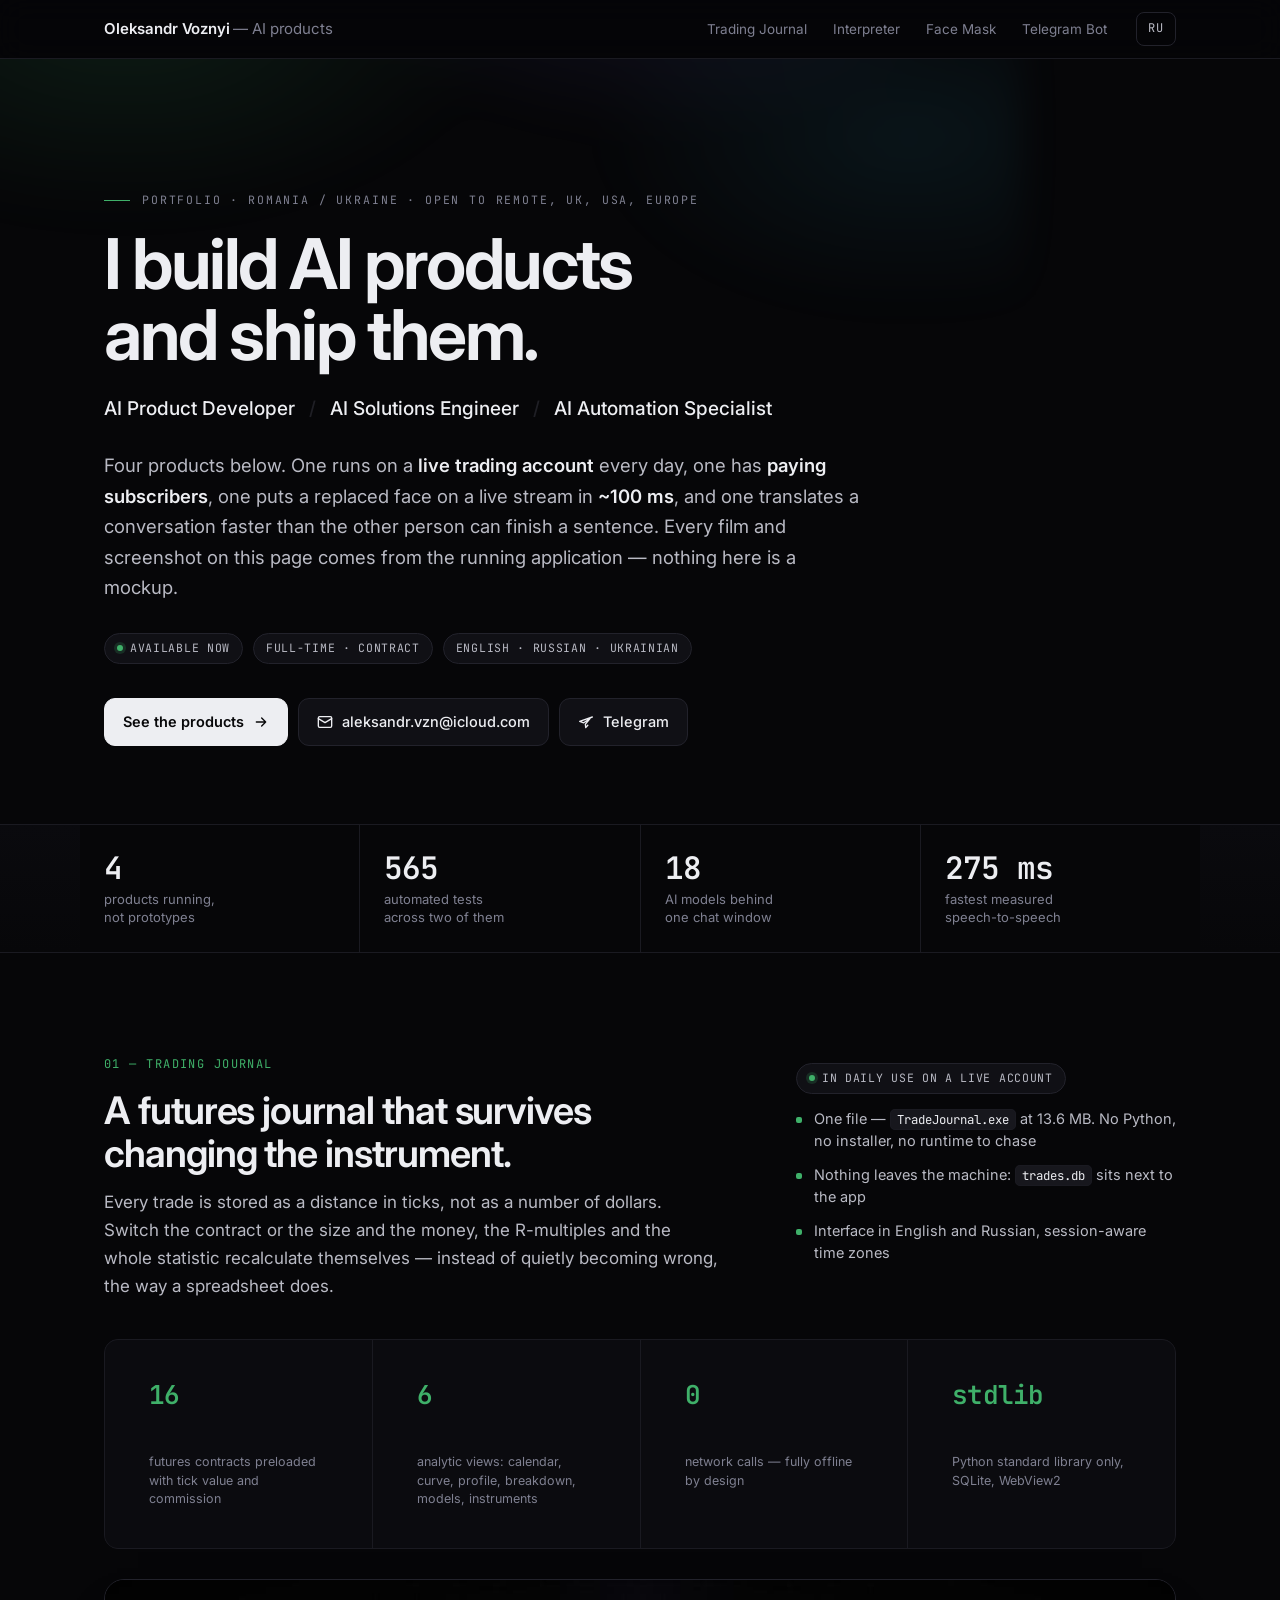
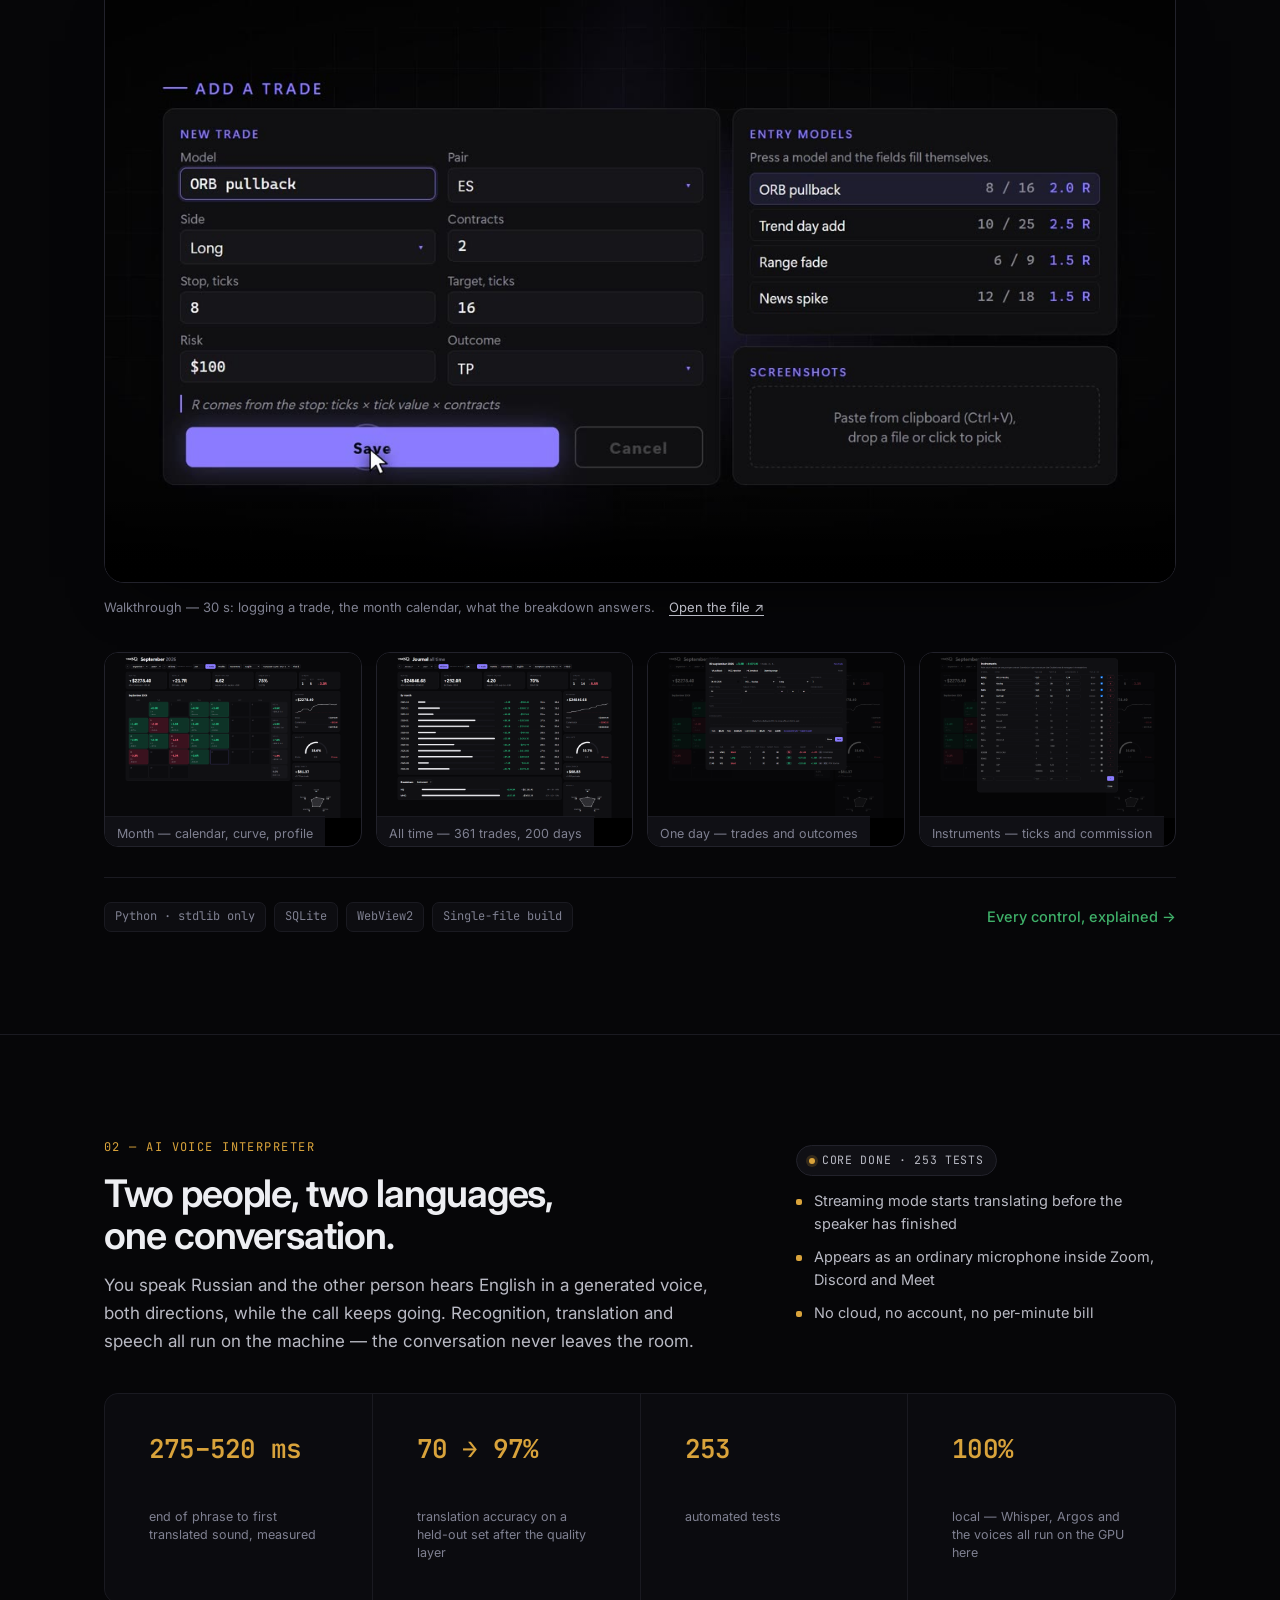
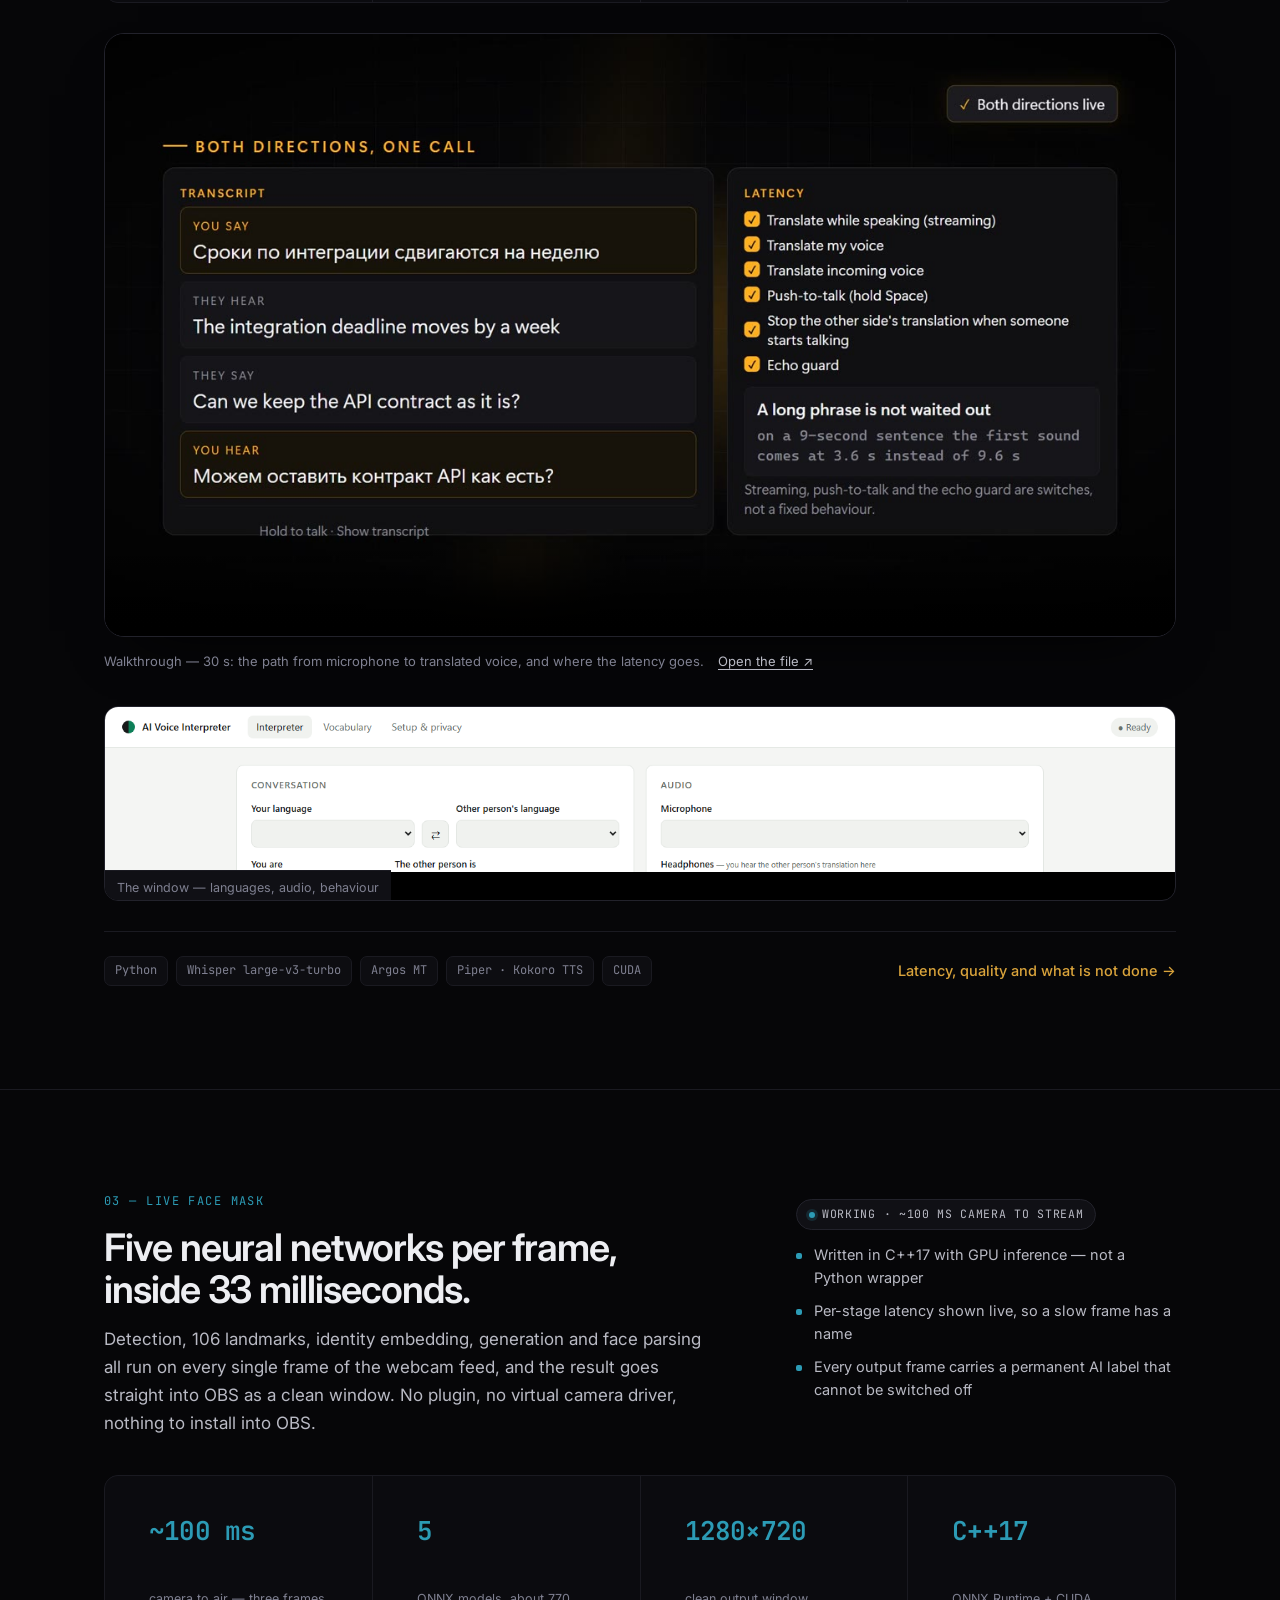
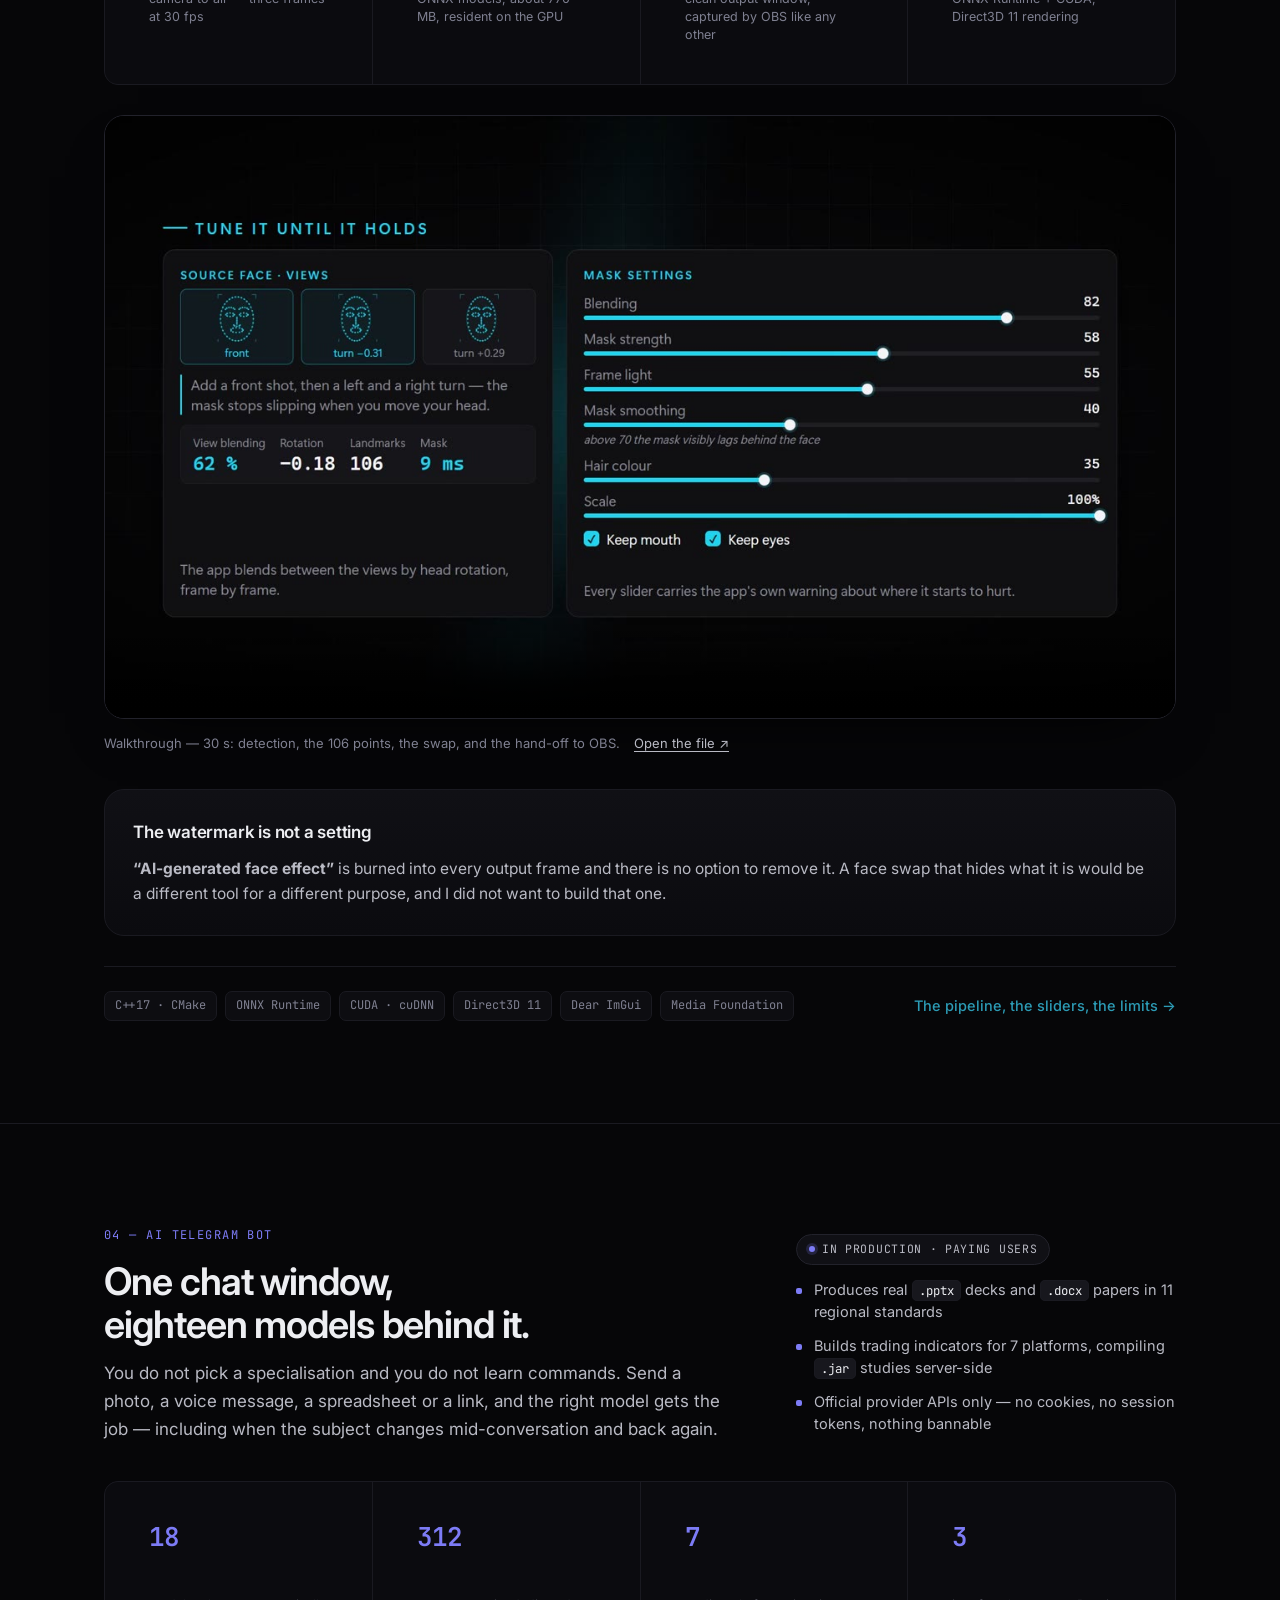
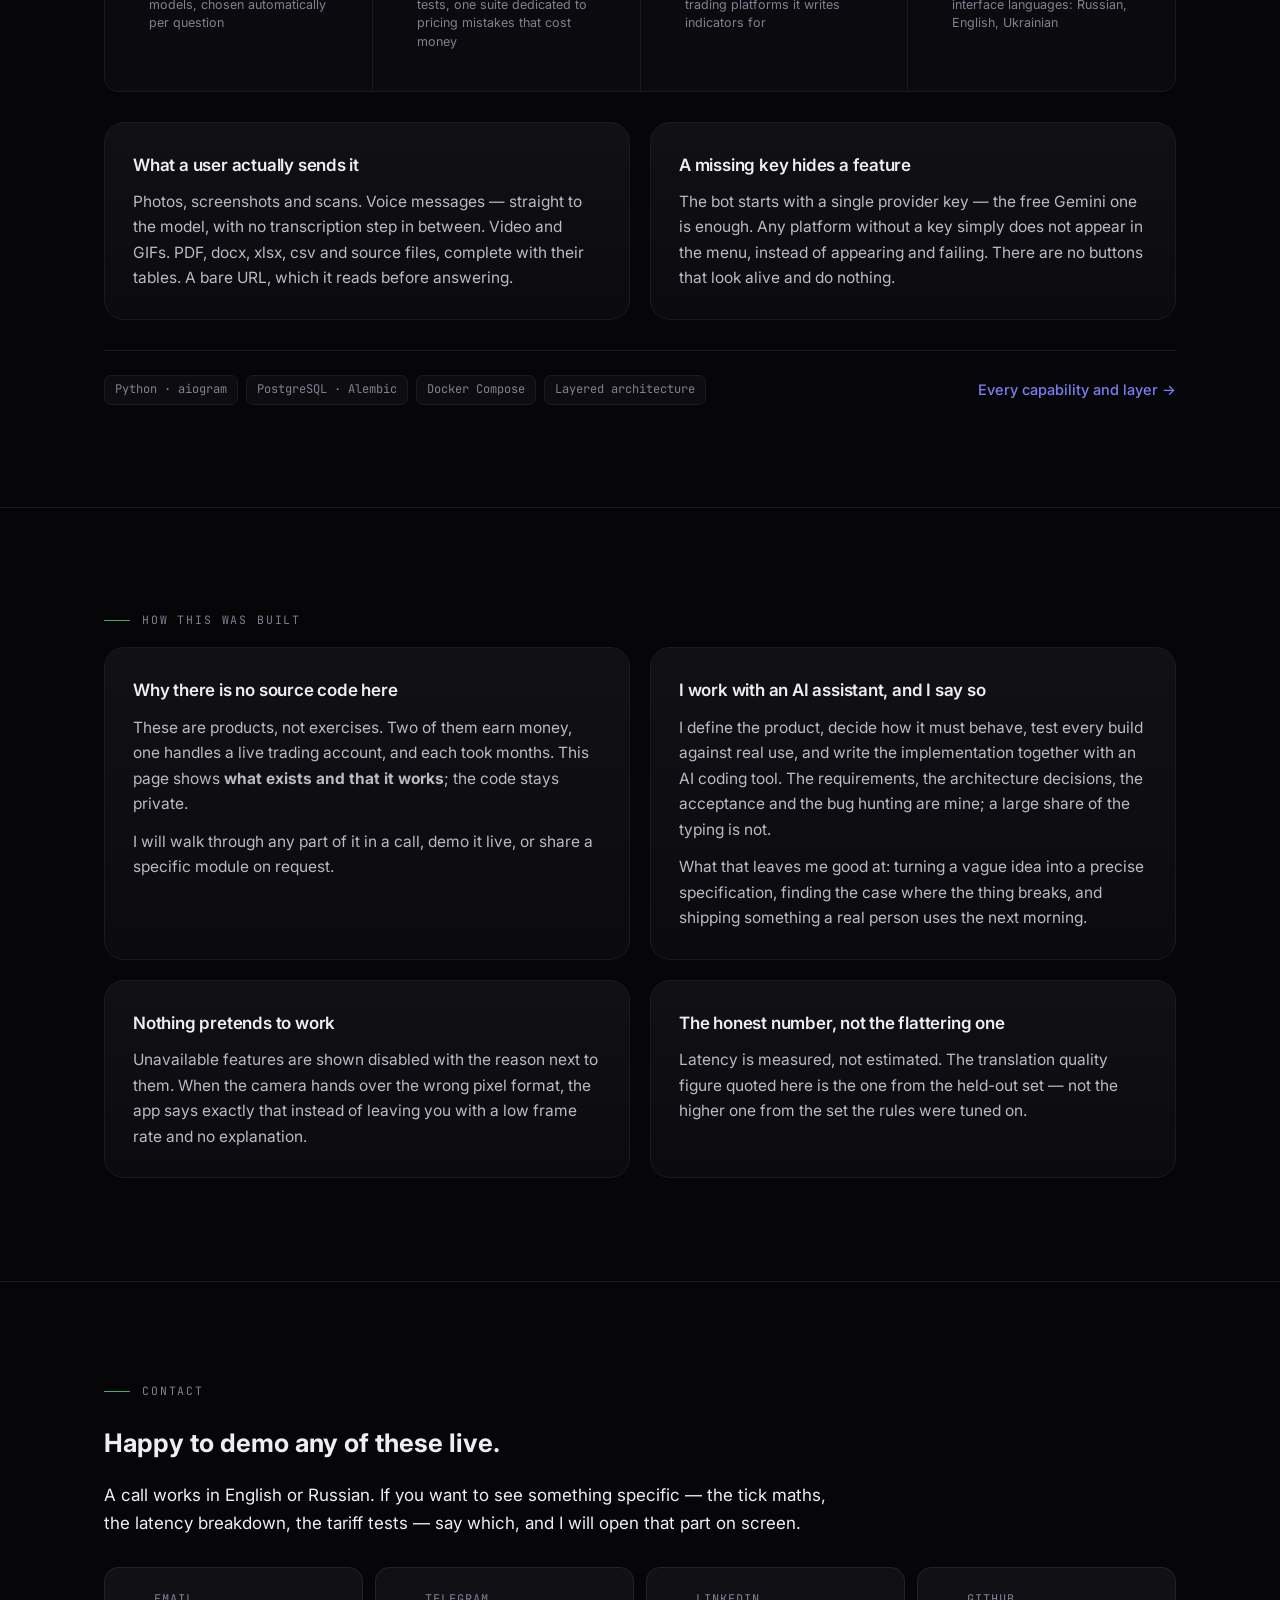
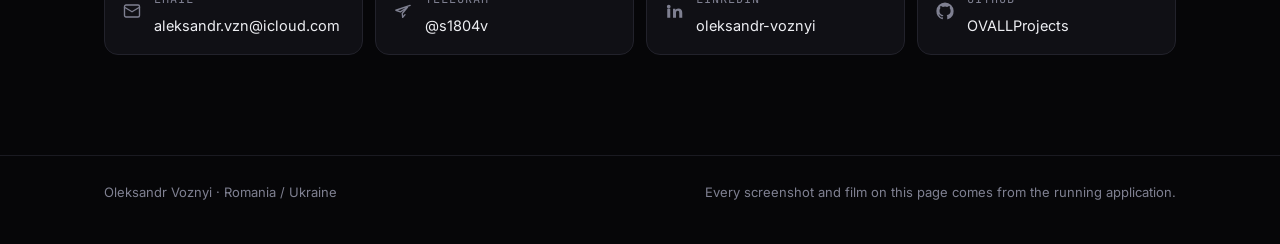
==== index.html @ bd0eb8f7 "Play the films inside the README and add LinkedIn The three walkthroughs are now uploaded as GitHub " ====
<!DOCTYPE html>
<html lang="en">
<head>
<meta charset="utf-8">
<meta name="viewport" content="width=device-width, initial-scale=1">
<title>Oleksandr Voznyi — AI Product Developer, Solutions Engineer, Automation Specialist</title>
<meta name="description" content="Four AI products that run in production: a futures trading journal, a real-time speech-to-speech interpreter, live face replacement for streaming, and a multi-model Telegram assistant.">
<meta property="og:title" content="Oleksandr Voznyi — AI Product Developer">
<meta property="og:description" content="Four AI products that run in production. Films, screenshots and walkthroughs from the running apps.">
<meta property="og:type" content="website">
<meta property="og:image" content="media/poster/trade-journal.jpg">
<meta name="theme-color" content="#060608">
<link rel="preconnect" href="https://fonts.googleapis.com">
<link rel="preconnect" href="https://fonts.gstatic.com" crossorigin>
<link href="https://fonts.googleapis.com/css2?family=Inter:wght@400;500;600;700&family=JetBrains+Mono:wght@400;500;600&display=swap" rel="stylesheet">
<link rel="stylesheet" href="assets/site.css">
</head>
<body>

<div class="topbar">
  <div class="wrap">
    <a class="brand" href="#top">Oleksandr Voznyi <span>— AI products</span></a>
    <nav class="topnav">
      <a href="#journal">Trading Journal</a>
      <a href="#interpreter">Interpreter</a>
      <a href="#face">Face Mask</a>
      <a href="#bot">Telegram Bot</a>
    </nav>
    <a class="lang" href="ru.html">RU</a>
  </div>
</div>

<header class="hero" id="top">
  <div class="wrap">
    <p class="eyebrow">Portfolio · Romania / Ukraine · open to remote, UK, USA, Europe</p>
    <h1>I build AI products<br>and ship them.</h1>
    <p class="roles">
      <b>AI Product Developer</b> <span class="sep">/</span>
      <b>AI Solutions Engineer</b> <span class="sep">/</span>
      <b>AI Automation Specialist</b>
    </p>
    <p class="lede">
      Four products below. One runs on a <strong>live trading account</strong> every day, one has
      <strong>paying subscribers</strong>, one puts a replaced face on a live stream in
      <strong>~100&nbsp;ms</strong>, and one translates a conversation faster than the other person
      can finish a sentence. Every film and screenshot on this page comes from the running
      application — nothing here is a mockup.
    </p>
    <div class="meta">
      <span class="pill"><span class="dot"></span>Available now</span>
      <span class="pill">Full-time · Contract</span>
      <span class="pill">English · Russian · Ukrainian</span>
    </div>
    <div class="cta">
      <a class="btn btn-primary" href="#journal">
        See the products
        <svg viewBox="0 0 24 24" fill="none" stroke="currentColor" stroke-width="2" stroke-linecap="round" stroke-linejoin="round"><path d="M5 12h14M13 6l6 6-6 6"/></svg>
      </a>
      <a class="btn" href="mailto:aleksandr.vzn@icloud.com">
        <svg viewBox="0 0 24 24" fill="none" stroke="currentColor" stroke-width="2" stroke-linecap="round" stroke-linejoin="round"><rect x="2" y="4" width="20" height="16" rx="2"/><path d="m2 7 10 6 10-6"/></svg>
        aleksandr.vzn@icloud.com
      </a>
      <a class="btn" href="https://t.me/s1804v">
        <svg viewBox="0 0 24 24" fill="none" stroke="currentColor" stroke-width="2" stroke-linecap="round" stroke-linejoin="round"><path d="M21.5 4.5 2.5 11l6 2.2L18 7l-7 8.3.6 5.2 3.1-3.6"/></svg>
        Telegram
      </a>
    </div>
  </div>
</header>

<div class="strip">
  <div class="wrap">
    <div class="cell"><div class="n">4</div><div class="k">products running,<br>not prototypes</div></div>
    <div class="cell"><div class="n">565</div><div class="k">automated tests<br>across two of them</div></div>
    <div class="cell"><div class="n">18</div><div class="k">AI models behind<br>one chat window</div></div>
    <div class="cell"><div class="n">275 ms</div><div class="k">fastest measured<br>speech-to-speech</div></div>
  </div>
</div>

<!-- ============ 01 TRADING JOURNAL ============ -->
<section class="section project" id="journal" data-accent="journal">
  <div class="wrap">
    <div class="p-head">
      <div>
        <div class="p-num">01 — TRADING JOURNAL</div>
        <h2>A futures journal that survives<br>changing the instrument.</h2>
        <p class="p-sub">
          Every trade is stored as a distance in ticks, not as a number of dollars. Switch the
          contract or the size and the money, the R-multiples and the whole statistic recalculate
          themselves — instead of quietly becoming wrong, the way a spreadsheet does.
        </p>
      </div>
      <aside class="p-aside">
        <span class="pill"><span class="dot"></span>In daily use on a live account</span>
        <ul class="p-facts">
          <li>One file — <code>TradeJournal.exe</code> at 13.6&nbsp;MB. No Python, no installer, no runtime to chase</li>
          <li>Nothing leaves the machine: <code>trades.db</code> sits next to the app</li>
          <li>Interface in English and Russian, session-aware time zones</li>
        </ul>
      </aside>
    </div>

    <div class="metrics">
      <div><div class="n">16</div><div class="k">futures contracts preloaded with tick value and commission</div></div>
      <div><div class="n">6</div><div class="k">analytic views: calendar, curve, profile, breakdown, models, instruments</div></div>
      <div><div class="n">0</div><div class="k">network calls — fully offline by design</div></div>
      <div><div class="n">stdlib</div><div class="k">Python standard library only, SQLite, WebView2</div></div>
    </div>

    <figure class="figure">
      <video controls preload="metadata" playsinline poster="media/poster/trade-journal.jpg">
        <source src="media/video/trade-journal.mp4" type="video/mp4">
      </video>
    </figure>
    <p class="cap">
      <span>Walkthrough — 30 s: logging a trade, the month calendar, what the breakdown answers.</span>
      <a href="media/video/trade-journal.mp4">Open the file ↗</a>
    </p>

    <div class="shots">
      <a href="media/trade-journal/01-month-en.png"><img src="media/trade-journal/01-month-en.png" alt="Month view with calendar, equity curve and statistics" loading="lazy"><span class="lbl">Month — calendar, curve, profile</span></a>
      <a href="media/trade-journal/02-all-time-en.png"><img src="media/trade-journal/02-all-time-en.png" alt="All-time view across 361 trades" loading="lazy"><span class="lbl">All time — 361 trades, 200 days</span></a>
      <a href="media/trade-journal/03-day-en.png"><img src="media/trade-journal/03-day-en.png" alt="A single day opened with its trades" loading="lazy"><span class="lbl">One day — trades and outcomes</span></a>
      <a href="media/trade-journal/06-instruments-en.png"><img src="media/trade-journal/06-instruments-en.png" alt="Instrument editor with tick values" loading="lazy"><span class="lbl">Instruments — ticks and commission</span></a>
    </div>

    <div class="p-foot">
      <ul class="chips"><li>Python · stdlib only</li><li>SQLite</li><li>WebView2</li><li>Single-file build</li></ul>
      <a class="deep" href="projects/trade-journal.md">Every control, explained →</a>
    </div>
  </div>
</section>

<!-- ============ 02 INTERPRETER ============ -->
<section class="section project" id="interpreter" data-accent="interpreter">
  <div class="wrap">
    <div class="p-head">
      <div>
        <div class="p-num">02 — AI VOICE INTERPRETER</div>
        <h2>Two people, two languages,<br>one conversation.</h2>
        <p class="p-sub">
          You speak Russian and the other person hears English in a generated voice, both
          directions, while the call keeps going. Recognition, translation and speech all run on
          the machine — the conversation never leaves the room.
        </p>
      </div>
      <aside class="p-aside">
        <span class="pill"><span class="dot"></span>Core done · 253 tests</span>
        <ul class="p-facts">
          <li>Streaming mode starts translating before the speaker has finished</li>
          <li>Appears as an ordinary microphone inside Zoom, Discord and Meet</li>
          <li>No cloud, no account, no per-minute bill</li>
        </ul>
      </aside>
    </div>

    <div class="metrics">
      <div><div class="n">275–520 ms</div><div class="k">end of phrase to first translated sound, measured</div></div>
      <div><div class="n">70 → 97%</div><div class="k">translation accuracy on a held-out set after the quality layer</div></div>
      <div><div class="n">253</div><div class="k">automated tests</div></div>
      <div><div class="n">100%</div><div class="k">local — Whisper, Argos and the voices all run on the GPU here</div></div>
    </div>

    <figure class="figure">
      <video controls preload="metadata" playsinline poster="media/poster/voice-interpreter.jpg">
        <source src="media/video/voice-interpreter.mp4" type="video/mp4">
      </video>
    </figure>
    <p class="cap">
      <span>Walkthrough — 30 s: the path from microphone to translated voice, and where the latency goes.</span>
      <a href="media/video/voice-interpreter.mp4">Open the file ↗</a>
    </p>

    <div class="shots">
      <a href="media/ai-voice-interpreter/01-window.png"><img src="media/ai-voice-interpreter/01-window.png" alt="The interpreter window" loading="lazy"><span class="lbl">The window — languages, audio, behaviour</span></a>
    </div>

    <div class="p-foot">
      <ul class="chips"><li>Python</li><li>Whisper large-v3-turbo</li><li>Argos MT</li><li>Piper · Kokoro TTS</li><li>CUDA</li></ul>
      <a class="deep" href="projects/ai-voice-interpreter.md">Latency, quality and what is not done →</a>
    </div>
  </div>
</section>

<!-- ============ 03 FACE MASK ============ -->
<section class="section project" id="face" data-accent="face">
  <div class="wrap">
    <div class="p-head">
      <div>
        <div class="p-num">03 — LIVE FACE MASK</div>
        <h2>Five neural networks per frame,<br>inside 33 milliseconds.</h2>
        <p class="p-sub">
          Detection, 106 landmarks, identity embedding, generation and face parsing all run on
          every single frame of the webcam feed, and the result goes straight into OBS as a clean
          window. No plugin, no virtual camera driver, nothing to install into OBS.
        </p>
      </div>
      <aside class="p-aside">
        <span class="pill"><span class="dot"></span>Working · ~100 ms camera to stream</span>
        <ul class="p-facts">
          <li>Written in C++17 with GPU inference — not a Python wrapper</li>
          <li>Per-stage latency shown live, so a slow frame has a name</li>
          <li>Every output frame carries a permanent AI label that cannot be switched off</li>
        </ul>
      </aside>
    </div>

    <div class="metrics">
      <div><div class="n">~100 ms</div><div class="k">camera to air — three frames at 30 fps</div></div>
      <div><div class="n">5</div><div class="k">ONNX models, about 770 MB, resident on the GPU</div></div>
      <div><div class="n">1280×720</div><div class="k">clean output window, captured by OBS like any other</div></div>
      <div><div class="n">C++17</div><div class="k">ONNX Runtime + CUDA, Direct3D 11 rendering</div></div>
    </div>

    <figure class="figure">
      <video controls preload="metadata" playsinline poster="media/poster/live-face-mask.jpg">
        <source src="media/video/live-face-mask.mp4" type="video/mp4">
      </video>
    </figure>
    <p class="cap">
      <span>Walkthrough — 30 s: detection, the 106 points, the swap, and the hand-off to OBS.</span>
      <a href="media/video/live-face-mask.mp4">Open the file ↗</a>
    </p>

    <div class="card" style="margin-bottom:30px">
      <h3>The watermark is not a setting</h3>
      <p>
        <strong>“AI-generated face effect”</strong> is burned into every output frame and there is
        no option to remove it. A face swap that hides what it is would be a different tool for a
        different purpose, and I did not want to build that one.
      </p>
    </div>

    <div class="p-foot">
      <ul class="chips"><li>C++17 · CMake</li><li>ONNX Runtime</li><li>CUDA · cuDNN</li><li>Direct3D 11</li><li>Dear ImGui</li><li>Media Foundation</li></ul>
      <a class="deep" href="projects/live-face-mask.md">The pipeline, the sliders, the limits →</a>
    </div>
  </div>
</section>

<!-- ============ 04 TELEGRAM BOT ============ -->
<section class="section project" id="bot" data-accent="bot">
  <div class="wrap">
    <div class="p-head">
      <div>
        <div class="p-num">04 — AI TELEGRAM BOT</div>
        <h2>One chat window,<br>eighteen models behind it.</h2>
        <p class="p-sub">
          You do not pick a specialisation and you do not learn commands. Send a photo, a voice
          message, a spreadsheet or a link, and the right model gets the job — including when the
          subject changes mid-conversation and back again.
        </p>
      </div>
      <aside class="p-aside">
        <span class="pill"><span class="dot"></span>In production · paying users</span>
        <ul class="p-facts">
          <li>Produces real <code>.pptx</code> decks and <code>.docx</code> papers in 11 regional standards</li>
          <li>Builds trading indicators for 7 platforms, compiling <code>.jar</code> studies server-side</li>
          <li>Official provider APIs only — no cookies, no session tokens, nothing bannable</li>
        </ul>
      </aside>
    </div>

    <div class="metrics">
      <div><div class="n">18</div><div class="k">models, chosen automatically per question</div></div>
      <div><div class="n">312</div><div class="k">tests, one suite dedicated to pricing mistakes that cost money</div></div>
      <div><div class="n">7</div><div class="k">trading platforms it writes indicators for</div></div>
      <div><div class="n">3</div><div class="k">interface languages: Russian, English, Ukrainian</div></div>
    </div>

    <div class="cols" style="margin-bottom:30px">
      <div class="card">
        <h3>What a user actually sends it</h3>
        <p>Photos, screenshots and scans. Voice messages — straight to the model, with no
        transcription step in between. Video and GIFs. PDF, docx, xlsx, csv and source files,
        complete with their tables. A bare URL, which it reads before answering.</p>
      </div>
      <div class="card">
        <h3>A missing key hides a feature</h3>
        <p>The bot starts with a single provider key — the free Gemini one is enough. Any platform
        without a key simply does not appear in the menu, instead of appearing and failing. There
        are no buttons that look alive and do nothing.</p>
      </div>
    </div>

    <div class="p-foot">
      <ul class="chips"><li>Python · aiogram</li><li>PostgreSQL · Alembic</li><li>Docker Compose</li><li>Layered architecture</li></ul>
      <a class="deep" href="projects/ai-telegram-bot.md">Every capability and layer →</a>
    </div>
  </div>
</section>

<!-- ============ HOW ============ -->
<section class="section">
  <div class="wrap">
    <p class="eyebrow">How this was built</p>
    <div class="cols">
      <div class="card">
        <h3>Why there is no source code here</h3>
        <p>These are products, not exercises. Two of them earn money, one handles a live trading
        account, and each took months. This page shows <strong>what exists and that it
        works</strong>; the code stays private.</p>
        <p>I will walk through any part of it in a call, demo it live, or share a specific module
        on request.</p>
      </div>
      <div class="card">
        <h3>I work with an AI assistant, and I say so</h3>
        <p>I define the product, decide how it must behave, test every build against real use, and
        write the implementation together with an AI coding tool. The requirements, the
        architecture decisions, the acceptance and the bug hunting are mine; a large share of the
        typing is not.</p>
        <p>What that leaves me good at: turning a vague idea into a precise specification, finding
        the case where the thing breaks, and shipping something a real person uses the next
        morning.</p>
      </div>
    </div>

    <div class="cols" style="margin-top:20px">
      <div class="card">
        <h3>Nothing pretends to work</h3>
        <p>Unavailable features are shown disabled with the reason next to them. When the camera
        hands over the wrong pixel format, the app says exactly that instead of leaving you with a
        low frame rate and no explanation.</p>
      </div>
      <div class="card">
        <h3>The honest number, not the flattering one</h3>
        <p>Latency is measured, not estimated. The translation quality figure quoted here is the
        one from the held-out set — not the higher one from the set the rules were tuned on.</p>
      </div>
    </div>
  </div>
</section>

<!-- ============ CONTACT ============ -->
<section class="contact" id="contact">
  <div class="wrap">
    <p class="eyebrow">Contact</p>
    <h2>Happy to demo any of these live.</h2>
    <p class="prose">A call works in English or Russian. If you want to see something specific —
    the tick maths, the latency breakdown, the tariff tests — say which, and I will open that part
    on screen.</p>
    <div class="links">
      <a href="mailto:aleksandr.vzn@icloud.com">
        <svg class="ic" viewBox="0 0 24 24" fill="none" stroke="currentColor" stroke-width="1.8" stroke-linecap="round" stroke-linejoin="round"><rect x="2" y="4" width="20" height="16" rx="2"/><path d="m2 7 10 6 10-6"/></svg>
        <span><span class="t">Email</span><br><span class="v">aleksandr.vzn@icloud.com</span></span>
      </a>
      <a href="https://t.me/s1804v">
        <svg class="ic" viewBox="0 0 24 24" fill="none" stroke="currentColor" stroke-width="1.8" stroke-linecap="round" stroke-linejoin="round"><path d="M21.5 4.5 2.5 11l6 2.2L18 7l-7 8.3.6 5.2 3.1-3.6"/></svg>
        <span><span class="t">Telegram</span><br><span class="v">@s1804v</span></span>
      </a>
      <a href="https://www.linkedin.com/in/oleksandr-voznyi-763a41439/">
        <svg class="ic" viewBox="0 0 24 24" fill="currentColor"><path d="M4.98 3.5a2.5 2.5 0 1 1 0 5 2.5 2.5 0 0 1 0-5ZM3 9h4v12H3V9Zm7 0h3.8v1.7h.05c.53-.95 1.83-1.95 3.77-1.95C21.6 8.75 23 11 23 14.24V21h-4v-6c0-1.43-.03-3.27-2-3.27-2 0-2.3 1.56-2.3 3.17V21h-4V9Z"/></svg>
        <span><span class="t">LinkedIn</span><br><span class="v">oleksandr-voznyi</span></span>
      </a>
      <a href="https://github.com/OVALLProjects">
        <svg class="ic" viewBox="0 0 24 24" fill="currentColor"><path d="M12 .5A11.5 11.5 0 0 0 .5 12a11.5 11.5 0 0 0 7.86 10.92c.58.1.79-.25.79-.56v-2c-3.2.7-3.88-1.37-3.88-1.37-.53-1.34-1.29-1.7-1.29-1.7-1.05-.72.08-.7.08-.7 1.16.08 1.77 1.2 1.77 1.2 1.03 1.77 2.7 1.26 3.36.96.1-.75.4-1.26.73-1.55-2.55-.29-5.24-1.28-5.24-5.7 0-1.26.45-2.29 1.19-3.1-.12-.29-.52-1.46.11-3.05 0 0 .97-.31 3.18 1.18a11 11 0 0 1 5.8 0c2.2-1.5 3.17-1.18 3.17-1.18.63 1.59.23 2.76.12 3.05.74.81 1.18 1.84 1.18 3.1 0 4.43-2.69 5.4-5.25 5.69.41.36.78 1.06.78 2.15v3.18c0 .31.2.67.8.56A11.5 11.5 0 0 0 23.5 12 11.5 11.5 0 0 0 12 .5Z"/></svg>
        <span><span class="t">GitHub</span><br><span class="v">OVALLProjects</span></span>
      </a>
    </div>
  </div>
</section>

<footer>
  <div class="wrap">
    <span>Oleksandr Voznyi · Romania / Ukraine</span>
    <span>Every screenshot and film on this page comes from the running application.</span>
  </div>
</footer>

</body>
</html>
---- assets/site.css ----
/* Oleksandr Voznyi — portfolio
   Palette sampled from the product films themselves:
   near-black stage, one accent per product. */

:root {
  --bg:        #060608;
  --bg-soft:   #0b0b0f;
  --panel:     #101015;
  --panel-2:   #16161c;
  --line:      #22222b;
  --line-soft: #1a1a21;

  --ink:       #edeef2;
  --ink-2:     #b9bac4;
  --ink-3:     #7f8091;
  --ink-4:     #55566650;

  --journal:     #3fb069;
  --interpreter: #d9a33b;
  --face:        #2c9bb5;
  --bot:         #7d7cf6;

  --accent: var(--journal);

  --sans: "Inter", -apple-system, BlinkMacSystemFont, "Segoe UI", system-ui, sans-serif;
  --mono: "JetBrains Mono", ui-monospace, "SF Mono", Menlo, Consolas, monospace;

  --wrap: 1120px;
  --r: 14px;
  --r-lg: 20px;
}

*, *::before, *::after { box-sizing: border-box; }

html { scroll-behavior: smooth; }
@media (prefers-reduced-motion: reduce) {
  html { scroll-behavior: auto; }
  *, *::before, *::after { animation-duration: .01ms !important; transition-duration: .01ms !important; }
}

body {
  margin: 0;
  background: var(--bg);
  color: var(--ink);
  font-family: var(--sans);
  font-size: 17px;
  line-height: 1.65;
  -webkit-font-smoothing: antialiased;
  text-rendering: optimizeLegibility;
}

img, video { max-width: 100%; display: block; }
a { color: inherit; }

.wrap { width: 100%; max-width: var(--wrap); margin-inline: auto; padding-inline: 24px; }

/* ---------- shared atoms ---------- */

.eyebrow {
  font-family: var(--mono);
  font-size: 11.5px;
  letter-spacing: .16em;
  text-transform: uppercase;
  color: var(--ink-3);
  display: flex;
  align-items: center;
  gap: 12px;
  margin: 0 0 18px;
}
.eyebrow::before {
  content: "";
  width: 26px;
  height: 1px;
  background: var(--accent);
  flex: none;
}

.pill {
  display: inline-flex;
  align-items: center;
  gap: 7px;
  font-family: var(--mono);
  font-size: 11.5px;
  letter-spacing: .06em;
  text-transform: uppercase;
  color: var(--ink-2);
  border: 1px solid var(--line);
  background: var(--panel);
  border-radius: 999px;
  padding: 5px 12px;
  white-space: nowrap;
}
.pill .dot {
  width: 6px; height: 6px; border-radius: 50%;
  background: var(--accent);
  box-shadow: 0 0 0 3px color-mix(in srgb, var(--accent) 18%, transparent);
  flex: none;
}

code {
  font-family: var(--mono);
  font-size: .85em;
  color: var(--ink);
  background: #17171d;
  border: 1px solid var(--line-soft);
  border-radius: 5px;
  padding: 1px 6px;
  white-space: nowrap;
}

.chips { display: flex; flex-wrap: wrap; gap: 8px; margin: 0; padding: 0; list-style: none; }
.chips li {
  font-family: var(--mono);
  font-size: 12px;
  color: var(--ink-3);
  border: 1px solid var(--line-soft);
  border-radius: 7px;
  padding: 4px 10px;
  background: #0d0d11;
}

/* ---------- top bar ---------- */

.topbar {
  position: sticky;
  top: 0;
  z-index: 50;
  background: color-mix(in srgb, var(--bg) 82%, transparent);
  backdrop-filter: blur(14px) saturate(140%);
  border-bottom: 1px solid var(--line-soft);
}
.topbar .wrap {
  display: flex;
  align-items: center;
  gap: 18px;
  height: 58px;
}
.brand {
  font-weight: 600;
  font-size: 15px;
  letter-spacing: -.01em;
  text-decoration: none;
  white-space: nowrap;
}
.brand span { color: var(--ink-3); font-weight: 400; }

.topnav { display: flex; gap: 4px; margin-left: auto; }
.topnav a {
  font-size: 13.5px;
  color: var(--ink-3);
  text-decoration: none;
  padding: 7px 11px;
  border-radius: 8px;
  transition: color .16s, background .16s;
  white-space: nowrap;
}
.topnav a:hover { color: var(--ink); background: var(--panel); }

.lang {
  font-family: var(--mono);
  font-size: 12px;
  letter-spacing: .08em;
  text-decoration: none;
  color: var(--ink-2);
  border: 1px solid var(--line);
  border-radius: 8px;
  padding: 6px 11px;
  transition: border-color .16s, color .16s;
  white-space: nowrap;
}
.lang:hover { color: var(--ink); border-color: #34343f; }

/* ---------- hero ---------- */

.hero {
  position: relative;
  padding: clamp(64px, 11vw, 132px) 0 clamp(48px, 7vw, 78px);
  overflow: hidden;
}
.hero::before {
  content: "";
  position: absolute;
  inset: -40% 20% auto -10%;
  height: 620px;
  background:
    radial-gradient(48% 52% at 22% 40%, #3fb06922, transparent 70%),
    radial-gradient(42% 46% at 68% 30%, #7d7cf61f, transparent 70%),
    radial-gradient(38% 40% at 90% 62%, #2c9bb51a, transparent 72%);
  filter: blur(18px);
  pointer-events: none;
}
.hero > * { position: relative; }

.hero h1 {
  font-size: clamp(38px, 6.4vw, 70px);
  line-height: 1.02;
  letter-spacing: -.035em;
  font-weight: 650;
  margin: 0 0 22px;
}

.roles {
  display: flex;
  flex-wrap: wrap;
  align-items: center;
  gap: 10px 14px;
  margin: 0 0 26px;
  font-size: clamp(15px, 2vw, 19px);
  font-weight: 500;
  color: var(--ink);
}
.roles .sep { color: var(--ink-4); }
.roles b { font-weight: 500; }

.lede {
  max-width: 64ch;
  font-size: clamp(16.5px, 1.5vw, 18.5px);
  color: var(--ink-2);
  margin: 0 0 30px;
}
.lede strong { color: var(--ink); font-weight: 600; }

.meta {
  display: flex;
  flex-wrap: wrap;
  gap: 10px;
  margin-bottom: 34px;
}

.cta { display: flex; flex-wrap: wrap; gap: 10px; }
.btn {
  display: inline-flex;
  align-items: center;
  gap: 9px;
  font-size: 14.5px;
  font-weight: 500;
  text-decoration: none;
  border-radius: 11px;
  padding: 11px 18px;
  border: 1px solid var(--line);
  background: var(--panel);
  color: var(--ink);
  transition: border-color .16s, background .16s, transform .16s;
}
.btn:hover { background: var(--panel-2); border-color: #34343f; transform: translateY(-1px); }
.btn-primary {
  background: var(--ink);
  color: #08080a;
  border-color: var(--ink);
  font-weight: 600;
}
.btn-primary:hover { background: #fff; border-color: #fff; }
.btn svg { width: 16px; height: 16px; flex: none; }

/* ---------- number strip ---------- */

.strip {
  border-top: 1px solid var(--line-soft);
  border-bottom: 1px solid var(--line-soft);
  background: linear-gradient(180deg, #0a0a0e, #070709);
}
.strip .wrap {
  display: grid;
  grid-template-columns: repeat(4, 1fr);
  gap: 1px;
  padding-inline: 0;
  background: var(--line-soft);
}
.strip .cell {
  background: var(--bg);
  padding: 26px 24px;
}
.strip .n {
  font-family: var(--mono);
  font-size: clamp(22px, 3vw, 31px);
  font-weight: 600;
  letter-spacing: -.03em;
  line-height: 1.1;
  margin-bottom: 5px;
}
.strip .k {
  font-size: 13px;
  color: var(--ink-3);
  line-height: 1.4;
}

/* ---------- section frame ---------- */

.section { padding: clamp(58px, 8vw, 104px) 0; }
.section + .section { border-top: 1px solid var(--line-soft); }

.section h2 {
  font-size: clamp(26px, 3.6vw, 38px);
  letter-spacing: -.028em;
  line-height: 1.12;
  font-weight: 620;
  margin: 0 0 16px;
}

/* ---------- project ---------- */

.project { scroll-margin-top: 72px; }
.project[data-accent="journal"]     { --accent: var(--journal); }
.project[data-accent="interpreter"] { --accent: var(--interpreter); }
.project[data-accent="face"]        { --accent: var(--face); }
.project[data-accent="bot"]         { --accent: var(--bot); }

.p-head {
  display: grid;
  grid-template-columns: minmax(0, 1fr) minmax(0, 380px);
  gap: 20px 54px;
  align-items: start;
  margin-bottom: 38px;
}
.p-num {
  font-family: var(--mono);
  font-size: 12px;
  color: var(--accent);
  letter-spacing: .12em;
  margin-bottom: 14px;
}
.p-head h2 { margin-bottom: 14px; }
.p-sub {
  font-size: 17px;
  color: var(--ink-2);
  margin: 0;
  max-width: 56ch;
}
.p-aside { padding-top: 6px; }
.p-aside .pill { margin-bottom: 14px; }

.p-facts { list-style: none; margin: 0; padding: 0; display: grid; gap: 11px; }
.p-facts li {
  position: relative;
  padding-left: 18px;
  font-size: 14.5px;
  color: var(--ink-2);
  line-height: 1.55;
}
.p-facts li::before {
  content: "";
  position: absolute;
  left: 0;
  top: .62em;
  width: 6px; height: 6px;
  border-radius: 2px;
  background: var(--accent);
}

/* metrics */
.metrics {
  display: grid;
  grid-template-columns: repeat(auto-fit, minmax(168px, 1fr));
  gap: 1px;
  background: var(--line-soft);
  border: 1px solid var(--line-soft);
  border-radius: var(--r);
  overflow: hidden;
  margin-bottom: 30px;
}
.metrics div { background: var(--bg-soft); padding: 20px 22px; }
.metrics .n {
  font-family: var(--mono);
  font-size: clamp(20px, 2.4vw, 26px);
  font-weight: 600;
  letter-spacing: -.03em;
  color: var(--accent);
  line-height: 1.15;
  margin-bottom: 4px;
}
.metrics .k { font-size: 12.5px; color: var(--ink-3); line-height: 1.45; }

/* media */
.figure {
  border: 1px solid var(--line);
  border-radius: var(--r-lg);
  overflow: hidden;
  background: #000;
  margin: 0 0 14px;
  box-shadow: 0 28px 60px -34px #000, 0 0 0 1px #ffffff06 inset;
}
.figure video, .figure img { width: 100%; height: auto; }

.cap {
  font-size: 13px;
  color: var(--ink-3);
  margin: 0 0 34px;
  display: flex;
  flex-wrap: wrap;
  gap: 6px 14px;
  align-items: baseline;
}
.cap a { color: var(--ink-2); text-underline-offset: 3px; }
.cap a:hover { color: var(--ink); }

.shots {
  display: grid;
  grid-template-columns: repeat(auto-fit, minmax(240px, 1fr));
  gap: 14px;
  margin-bottom: 30px;
}
.shots a {
  border: 1px solid var(--line);
  border-radius: var(--r);
  overflow: hidden;
  background: #000;
  display: block;
  text-decoration: none;
  transition: border-color .18s, transform .18s;
}
.shots a:hover { border-color: #3a3a46; transform: translateY(-2px); }
.shots img { width: 100%; height: 165px; object-fit: cover; object-position: top center; }
.shots .lbl {
  font-size: 12.5px;
  color: var(--ink-3);
  padding: 9px 12px;
  border-top: 1px solid var(--line-soft);
  background: var(--panel);
}

.p-foot {
  display: flex;
  flex-wrap: wrap;
  gap: 16px 26px;
  align-items: center;
  justify-content: space-between;
  padding-top: 24px;
  border-top: 1px solid var(--line-soft);
}
.deep {
  font-size: 14.5px;
  font-weight: 500;
  text-decoration: none;
  color: var(--accent);
  display: inline-flex;
  align-items: center;
  gap: 8px;
  white-space: nowrap;
}
.deep:hover { text-decoration: underline; text-underline-offset: 4px; }

/* ---------- prose blocks ---------- */

.cols {
  display: grid;
  grid-template-columns: minmax(0, 1fr) minmax(0, 1fr);
  gap: 20px;
}
.card {
  border: 1px solid var(--line-soft);
  background: linear-gradient(180deg, var(--panel), #0b0b0f);
  border-radius: var(--r-lg);
  padding: 28px;
}
.card h3 {
  font-size: 17px;
  font-weight: 600;
  margin: 0 0 10px;
  letter-spacing: -.012em;
}
.card p { margin: 0 0 12px; font-size: 15.5px; color: var(--ink-2); }
.card p:last-child { margin-bottom: 0; }
.prose { max-width: 66ch; }
.prose p { color: var(--ink-2); margin: 0 0 16px; }
.prose strong { color: var(--ink); font-weight: 600; }

/* ---------- contact ---------- */

.contact { padding: clamp(58px, 8vw, 100px) 0; border-top: 1px solid var(--line-soft); }
.contact h2 { margin-bottom: 14px; }
.links { display: grid; grid-template-columns: repeat(auto-fit, minmax(230px, 1fr)); gap: 12px; margin-top: 30px; }
.links a {
  display: flex;
  align-items: center;
  gap: 13px;
  text-decoration: none;
  border: 1px solid var(--line);
  border-radius: var(--r);
  padding: 15px 18px;
  background: var(--panel);
  transition: border-color .16s, background .16s, transform .16s;
}
.links a:hover { border-color: #3a3a46; background: var(--panel-2); transform: translateY(-2px); }
.links .ic { width: 18px; height: 18px; color: var(--ink-3); flex: none; }
.links .t { font-size: 12px; color: var(--ink-3); font-family: var(--mono); letter-spacing: .08em; text-transform: uppercase; }
.links .v { font-size: 14.5px; color: var(--ink); word-break: break-all; }

footer {
  border-top: 1px solid var(--line-soft);
  padding: 26px 0 40px;
  font-size: 13px;
  color: var(--ink-3);
}
footer .wrap { display: flex; flex-wrap: wrap; gap: 10px 24px; justify-content: space-between; }

/* ---------- responsive ---------- */

@media (max-width: 900px) {
  .p-head { grid-template-columns: 1fr; gap: 24px; }
  .cols { grid-template-columns: 1fr; }
  .strip .wrap { grid-template-columns: repeat(2, 1fr); }
}
@media (max-width: 640px) {
  body { font-size: 16px; }
  .wrap { padding-inline: 18px; }
  .topnav { display: none; }
  .shots { grid-template-columns: 1fr; }
  .shots img { height: 190px; }
  .metrics { grid-template-columns: repeat(2, 1fr); }
}
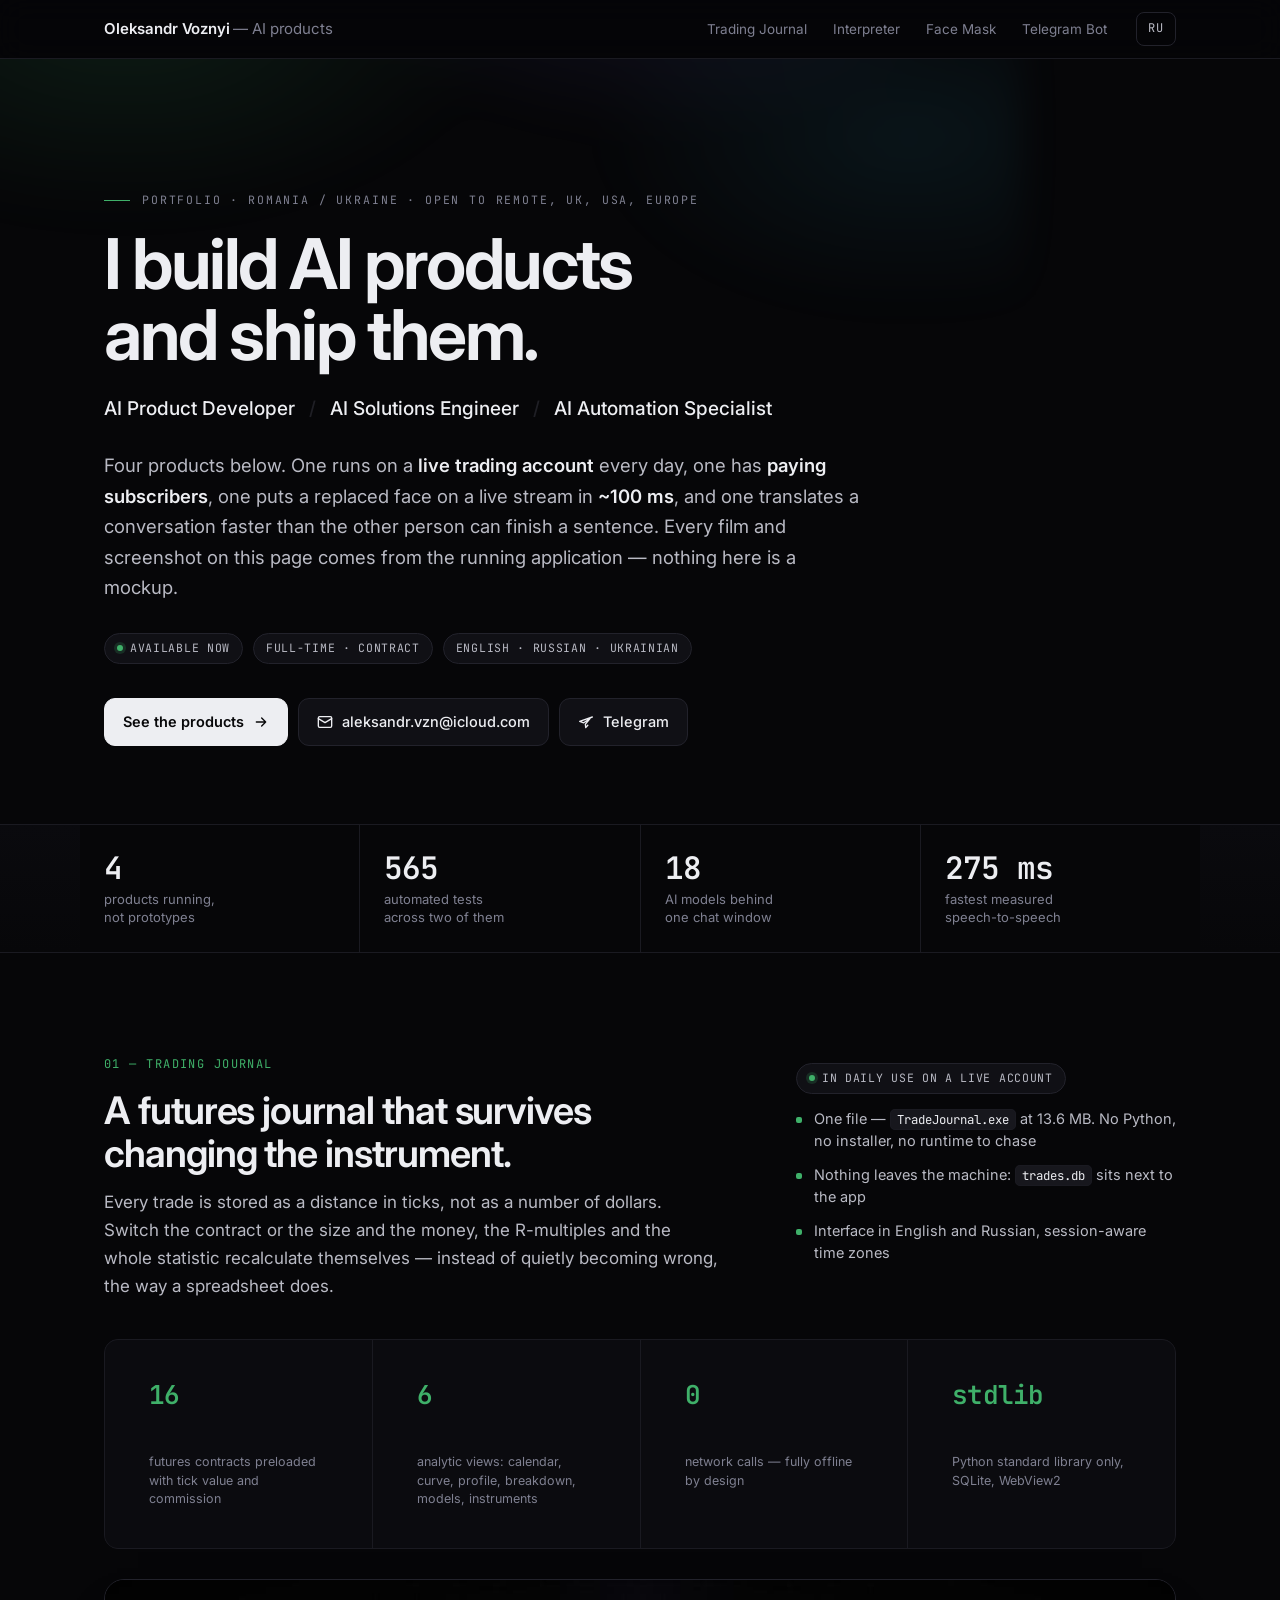
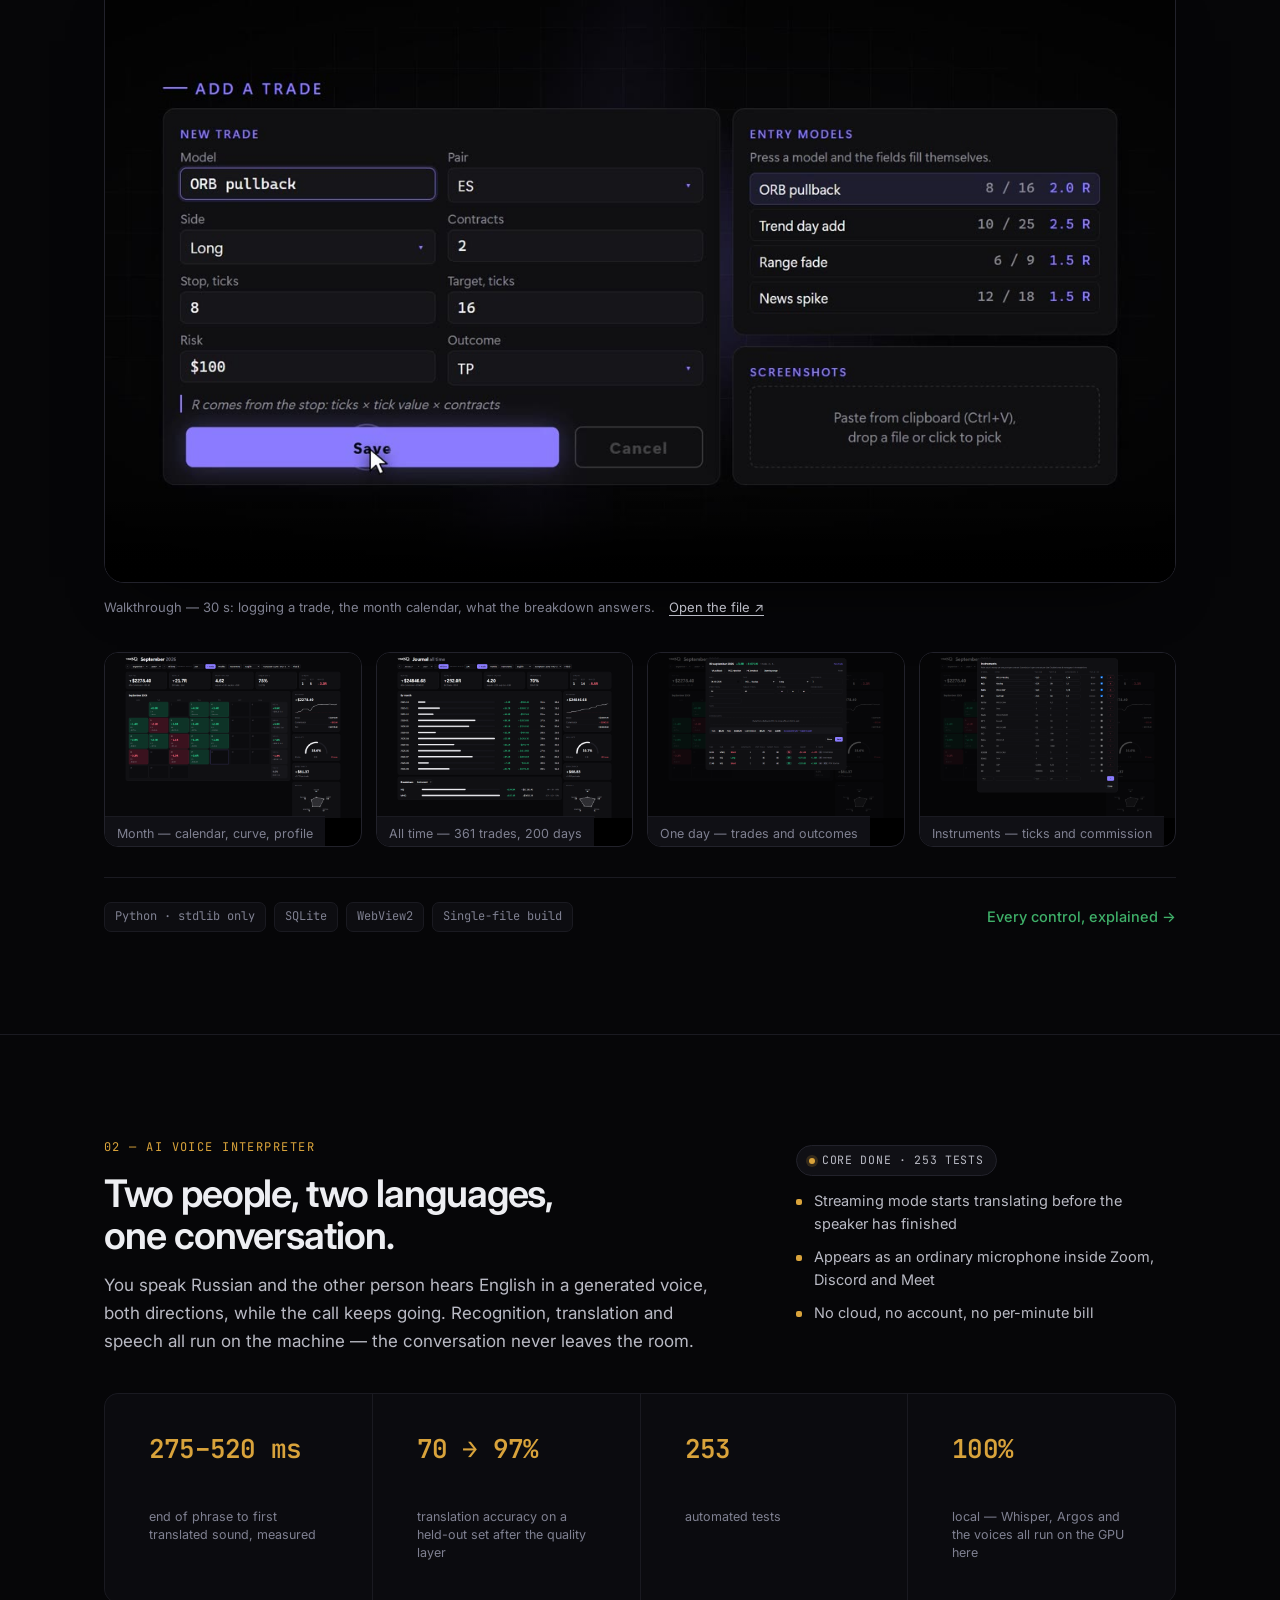
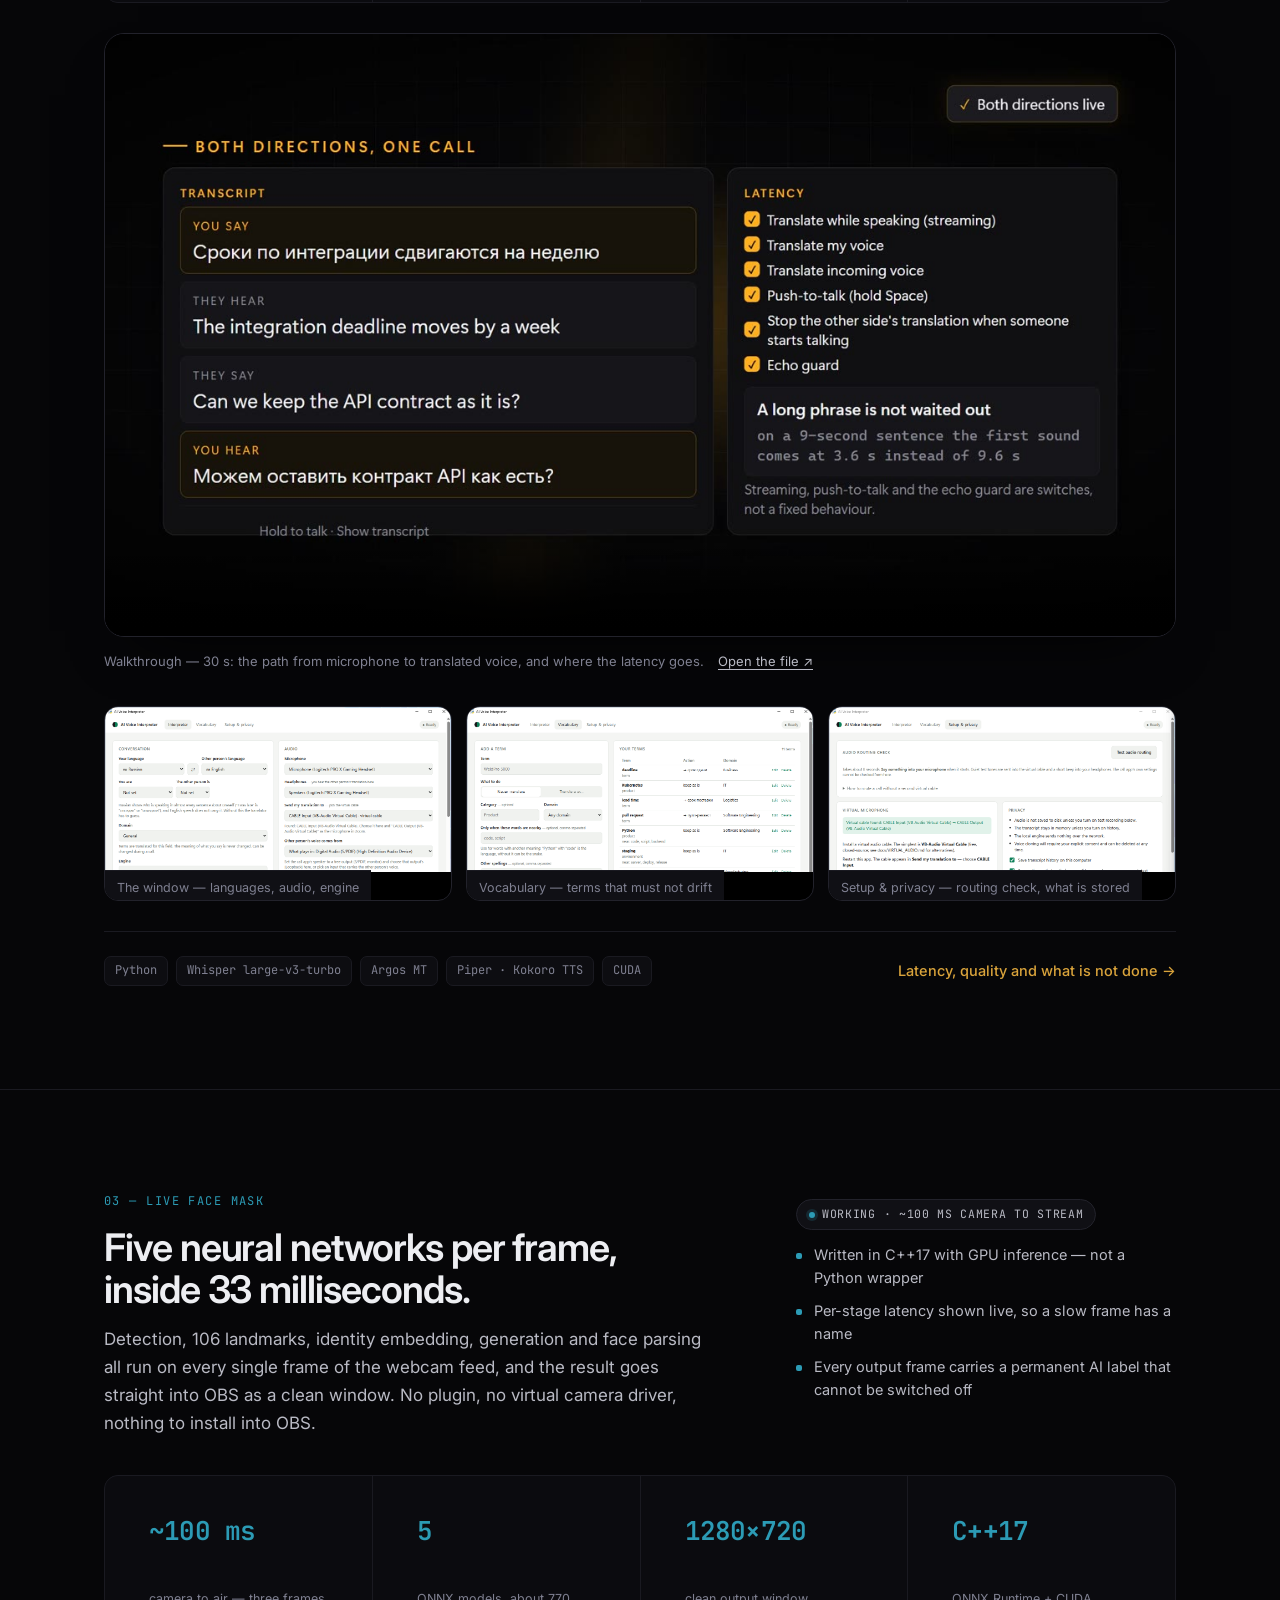
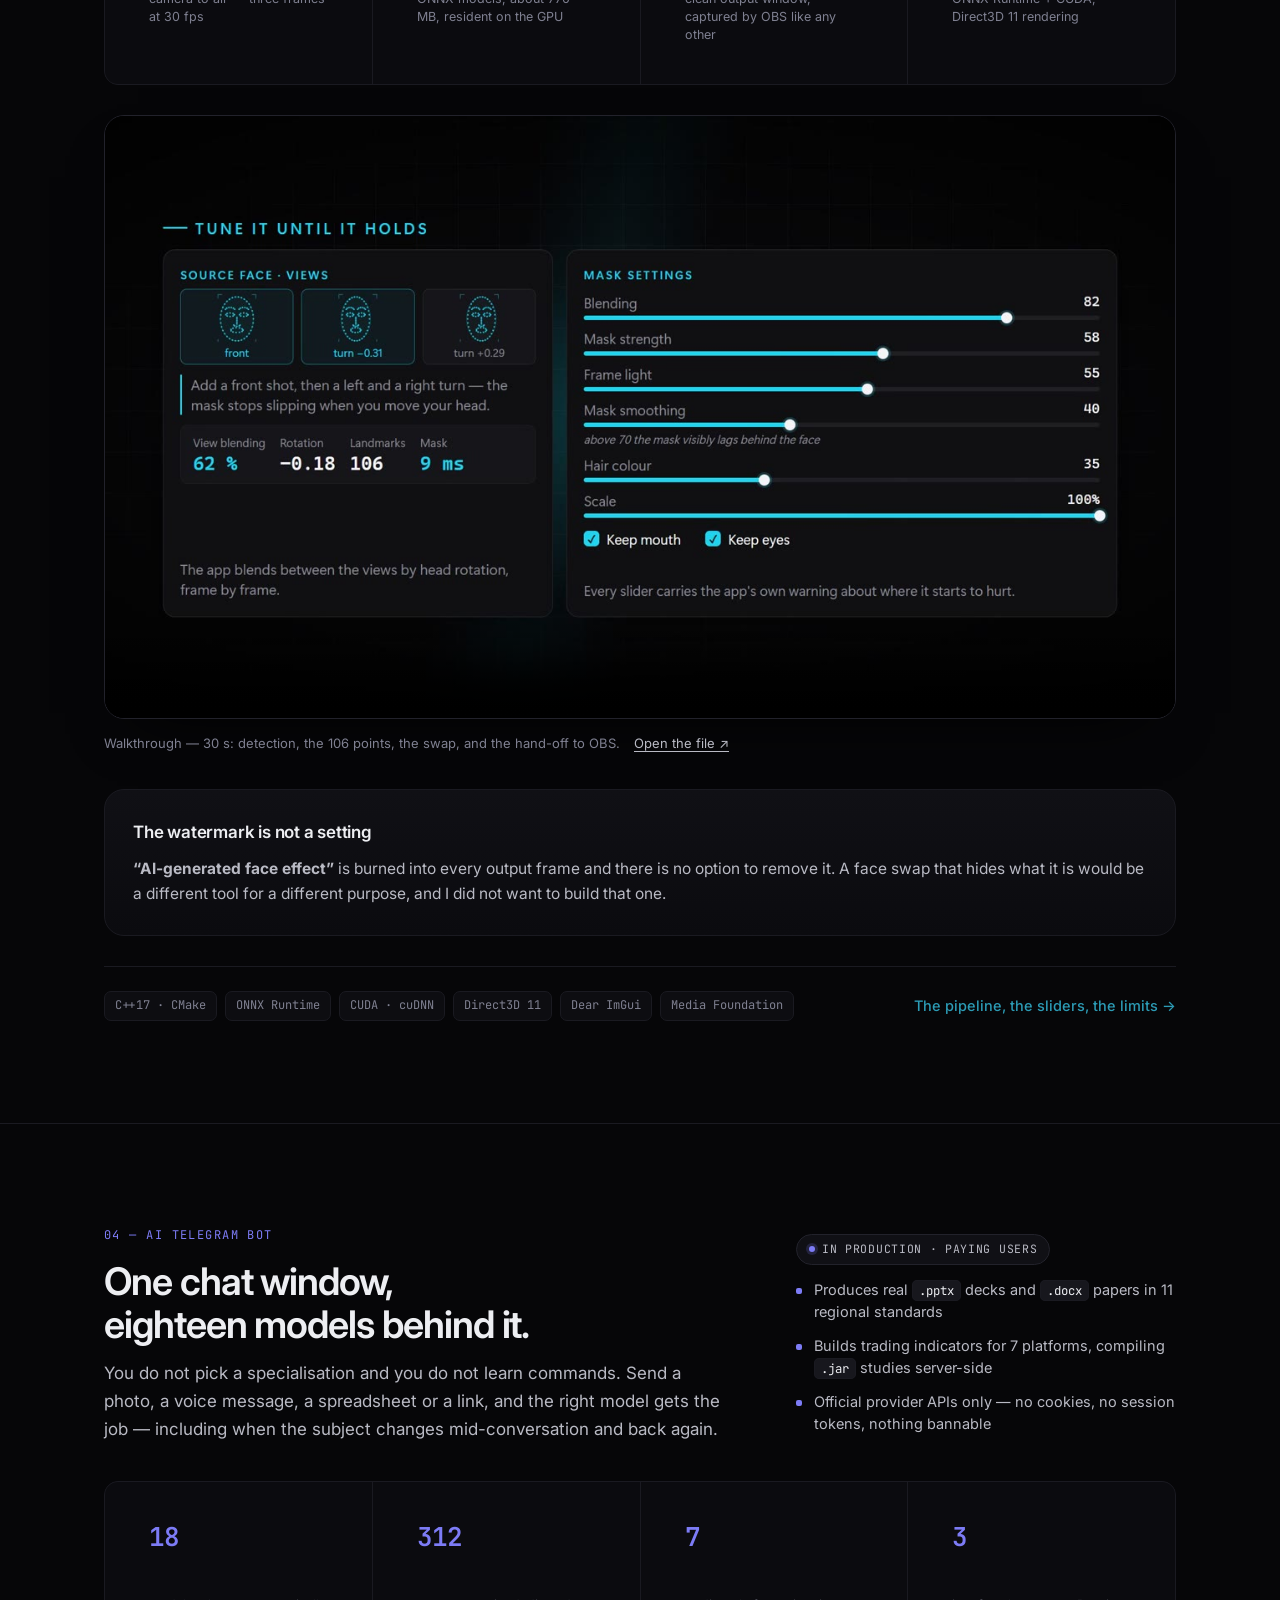
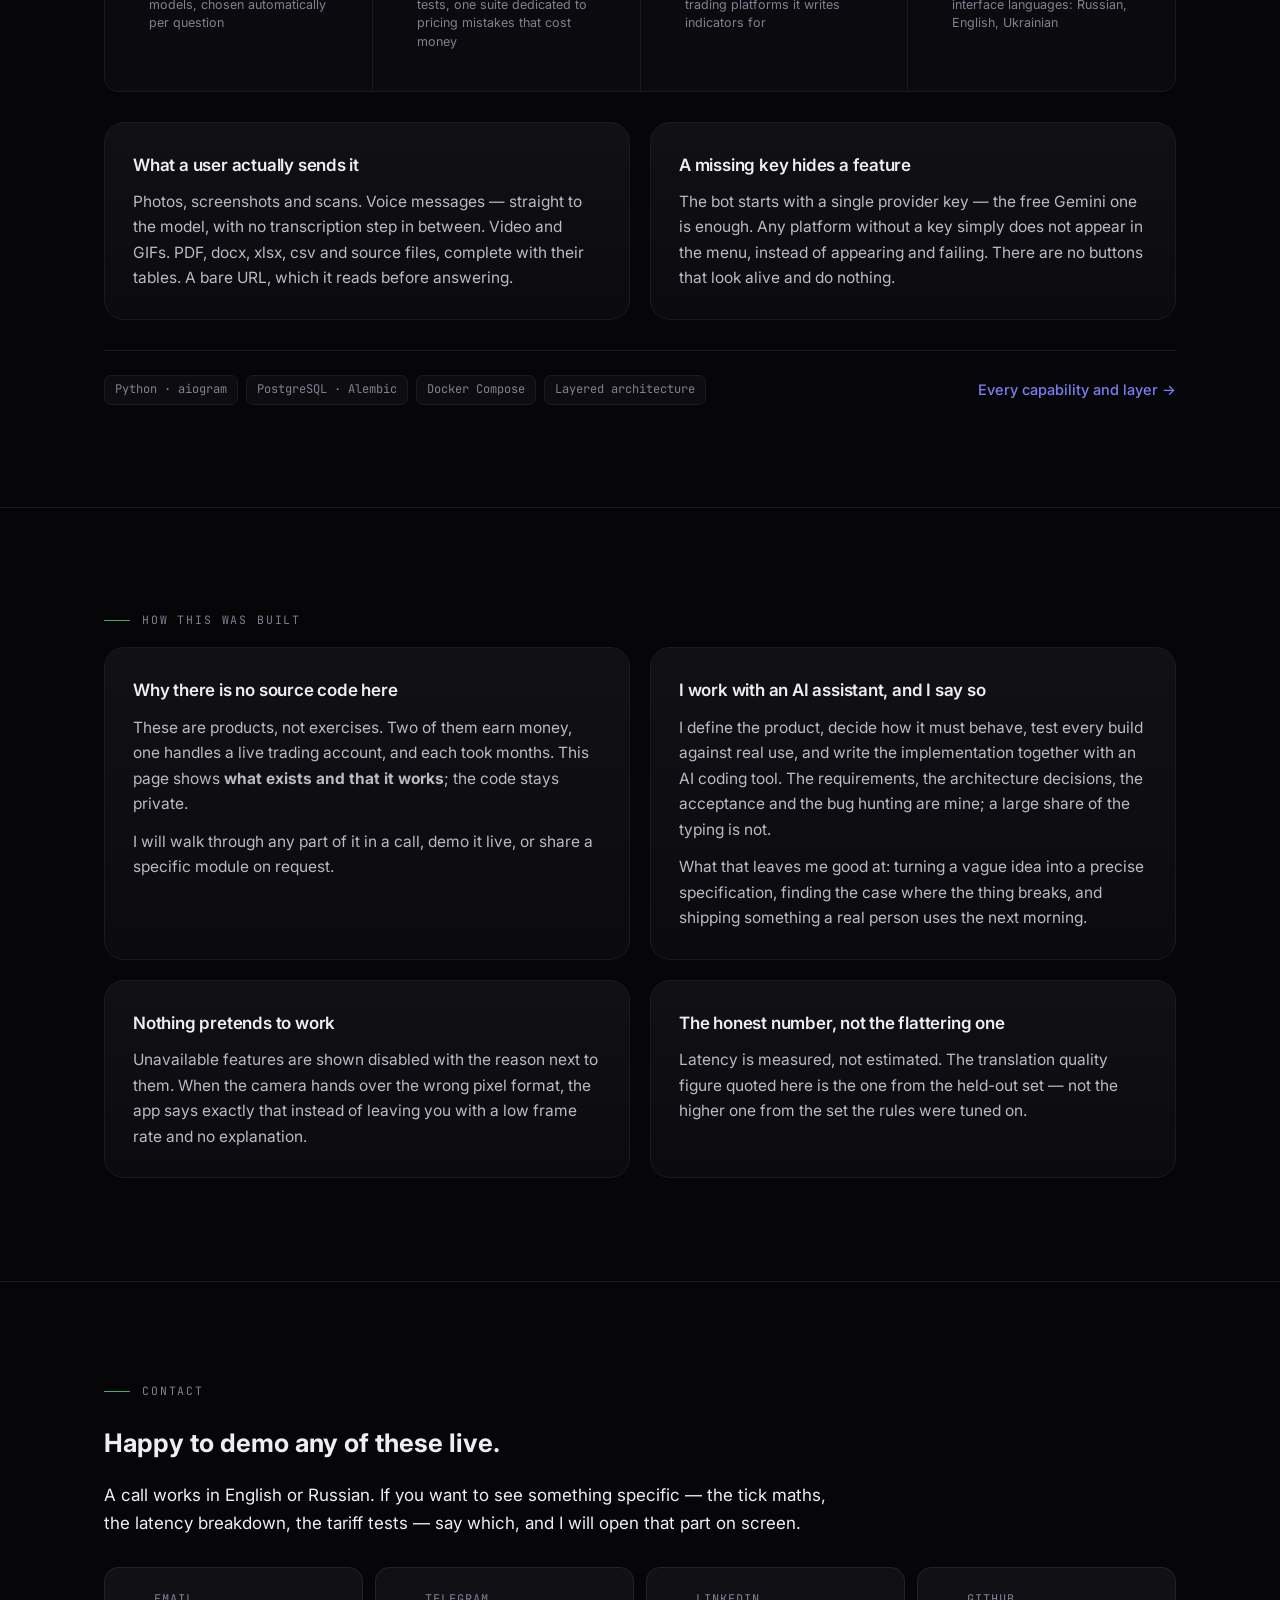
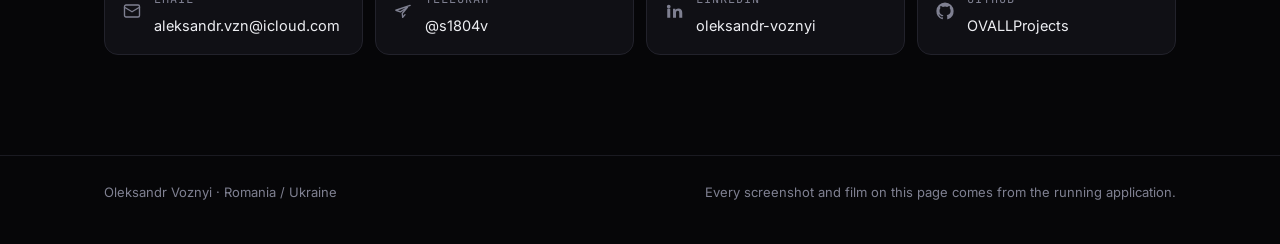
==== commit 28157e9e: "Live screenshots of the interpreter: window, vocabulary, privacy All three taken from the running ap" ====
--- a/index.html
+++ b/index.html
@@ -172,7 +172,9 @@
     </p>
 
     <div class="shots">
-      <a href="media/ai-voice-interpreter/01-window.png"><img src="media/ai-voice-interpreter/01-window.png" alt="The interpreter window" loading="lazy"><span class="lbl">The window — languages, audio, behaviour</span></a>
+      <a href="media/ai-voice-interpreter/01-window.png"><img src="media/ai-voice-interpreter/01-window.png" alt="The interpreter window with languages, audio devices and engine" loading="lazy"><span class="lbl">The window — languages, audio, engine</span></a>
+      <a href="media/ai-voice-interpreter/02-vocabulary.png"><img src="media/ai-voice-interpreter/02-vocabulary.png" alt="Vocabulary tab with terms kept as-is and terms translated a fixed way" loading="lazy"><span class="lbl">Vocabulary — terms that must not drift</span></a>
+      <a href="media/ai-voice-interpreter/03-privacy.png"><img src="media/ai-voice-interpreter/03-privacy.png" alt="Setup and privacy tab with the audio routing check and privacy switches" loading="lazy"><span class="lbl">Setup &amp; privacy — routing check, what is stored</span></a>
     </div>
 
     <div class="p-foot">
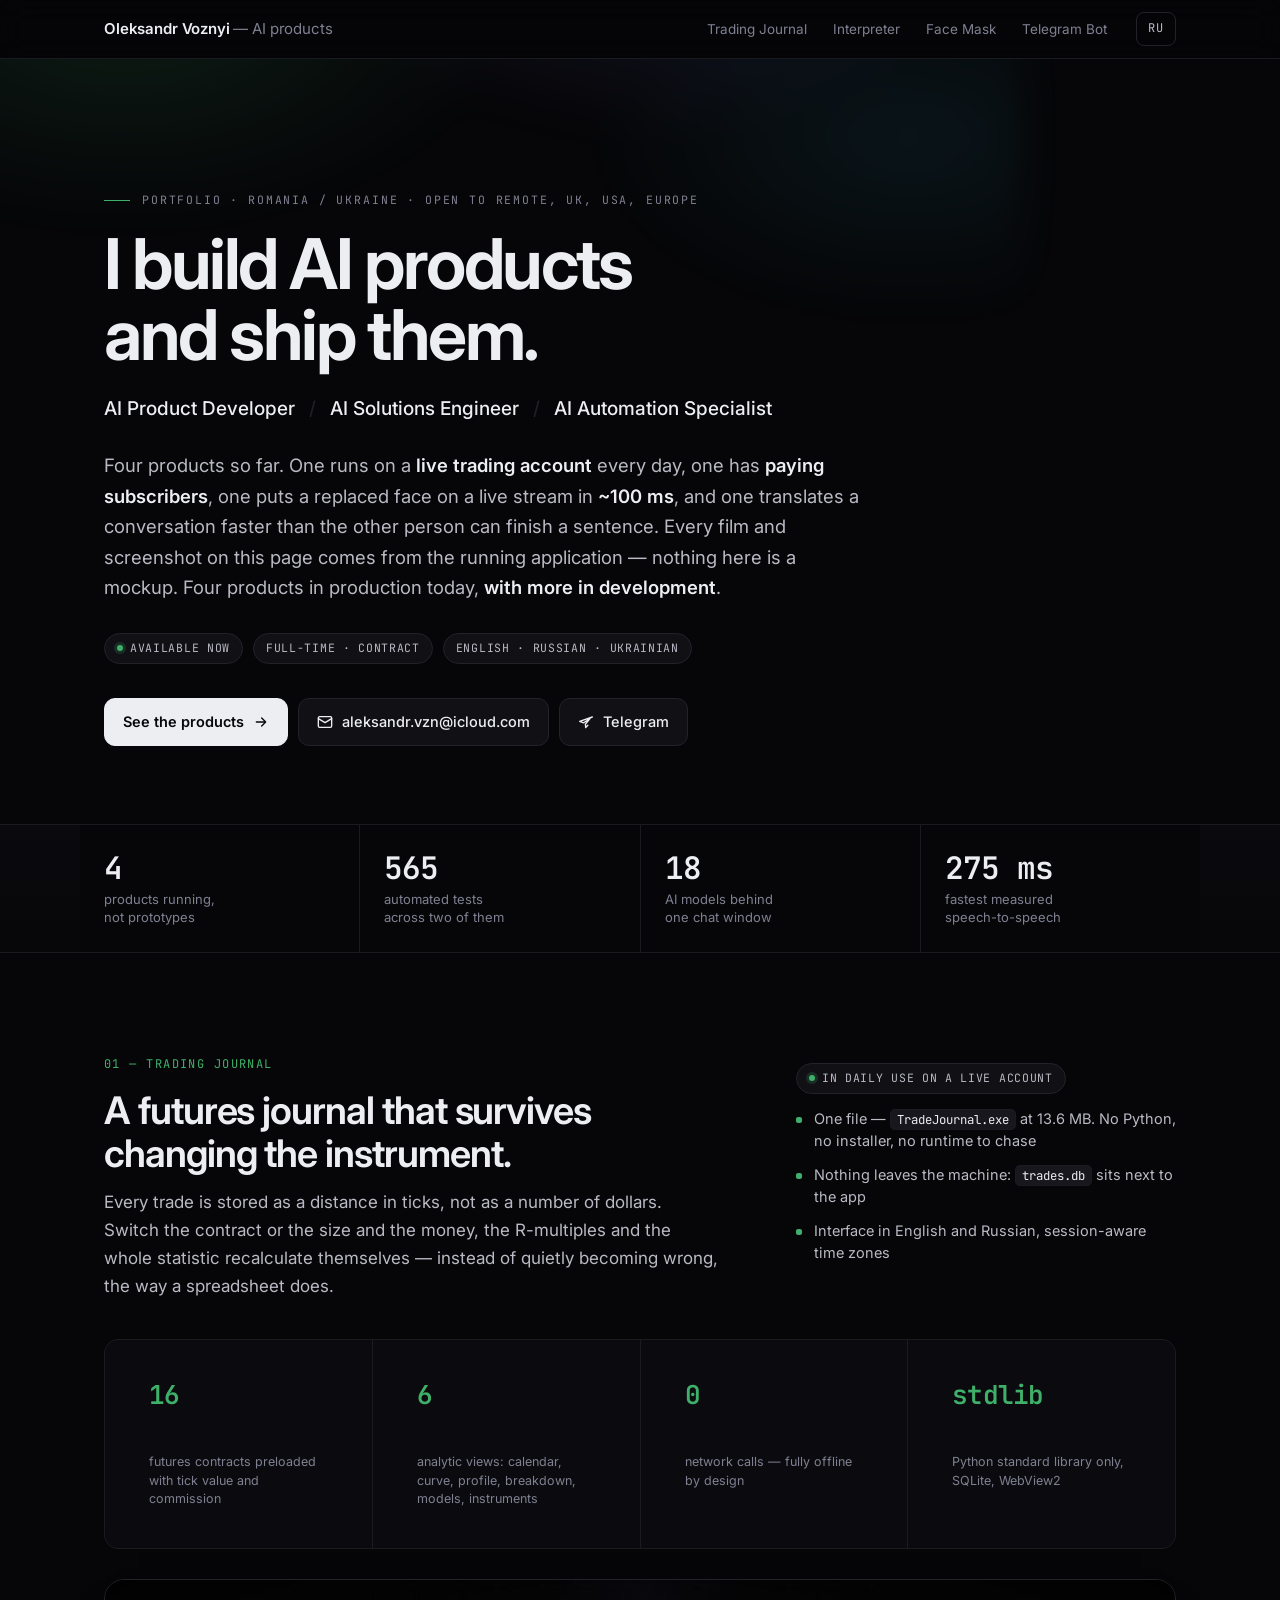
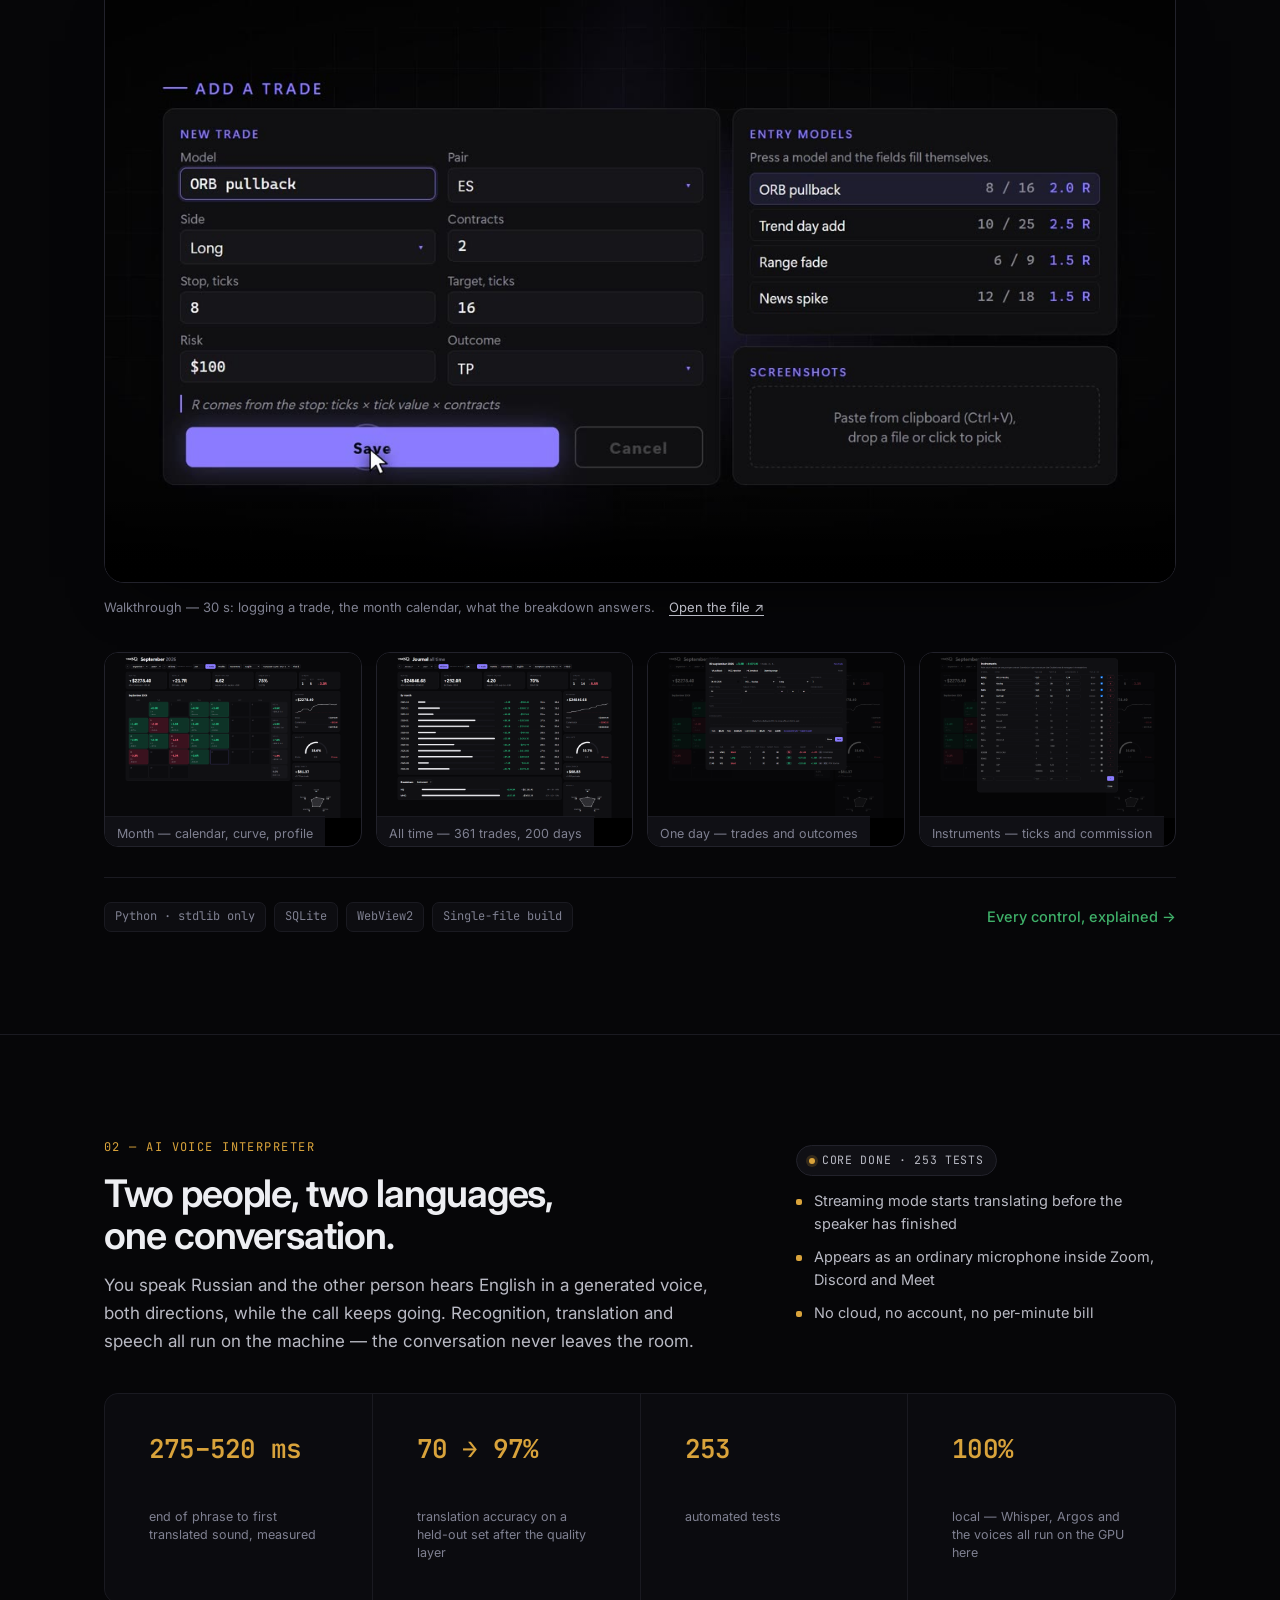
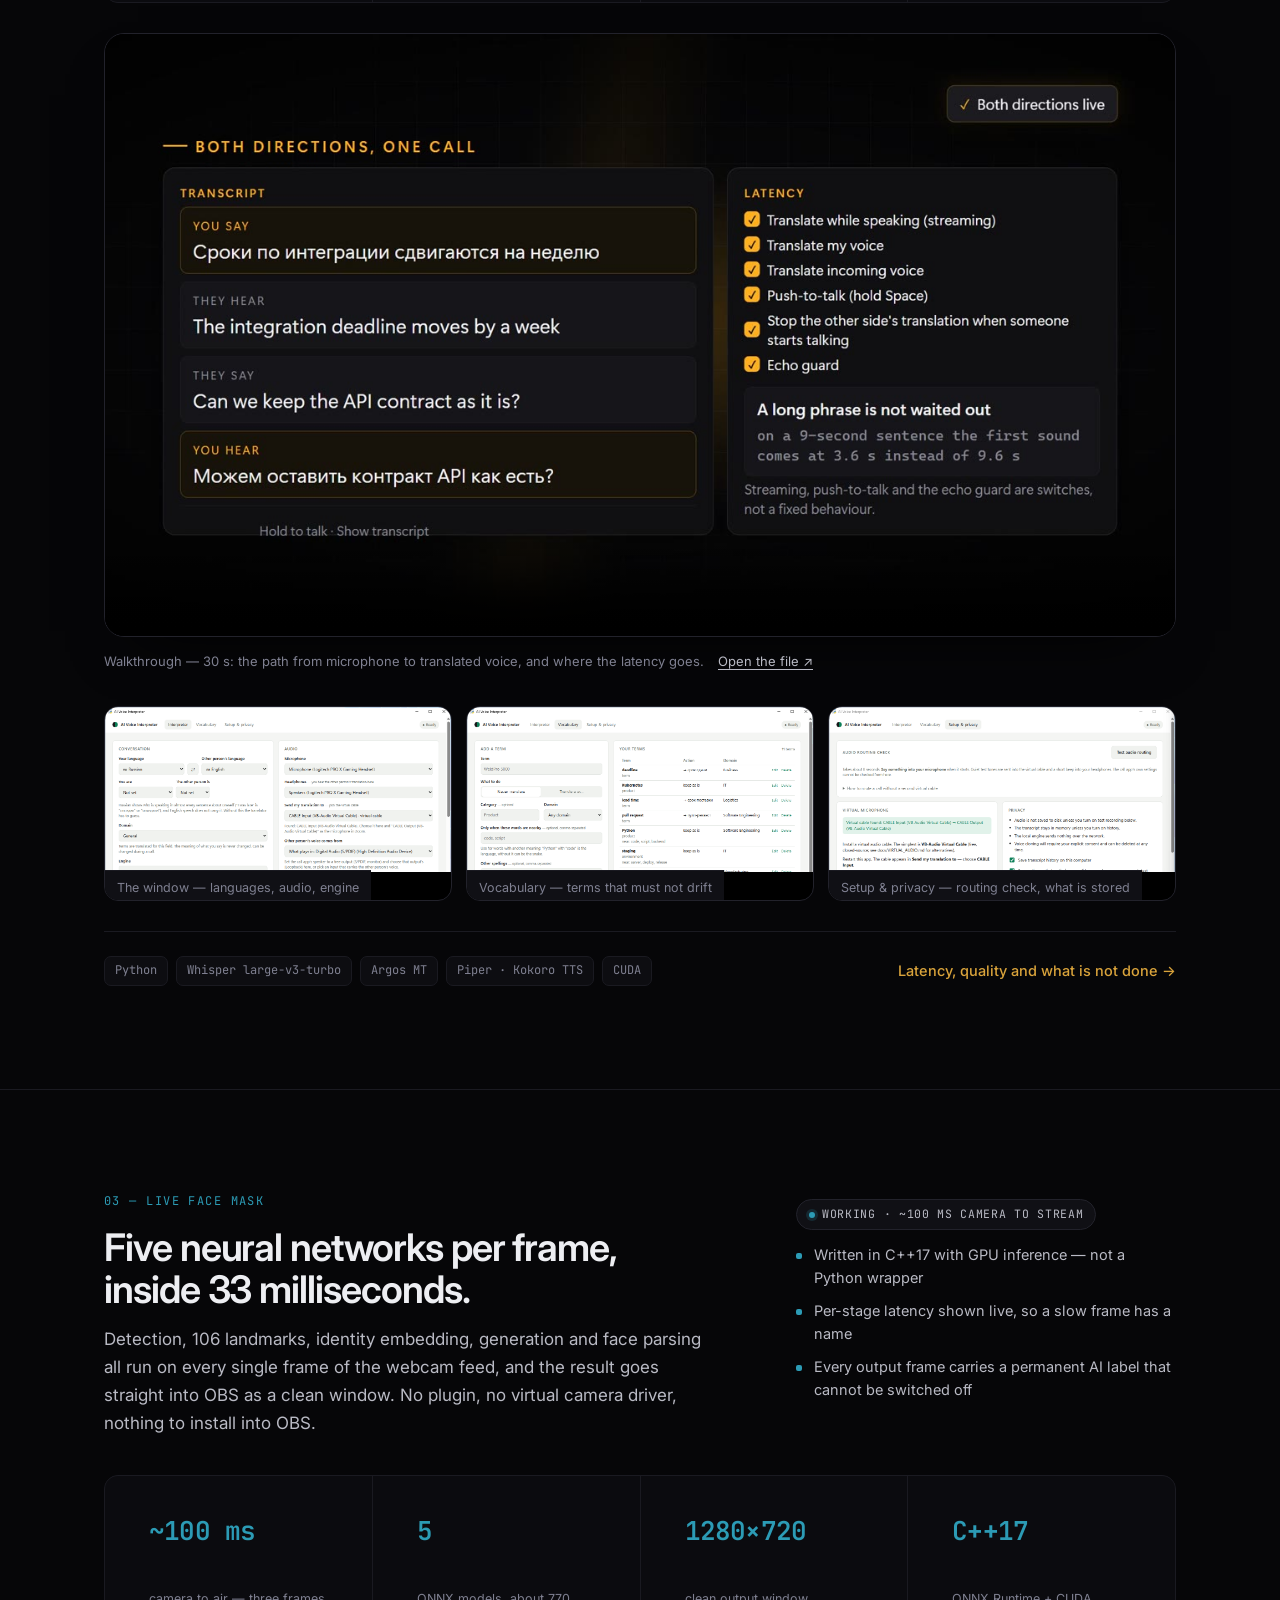
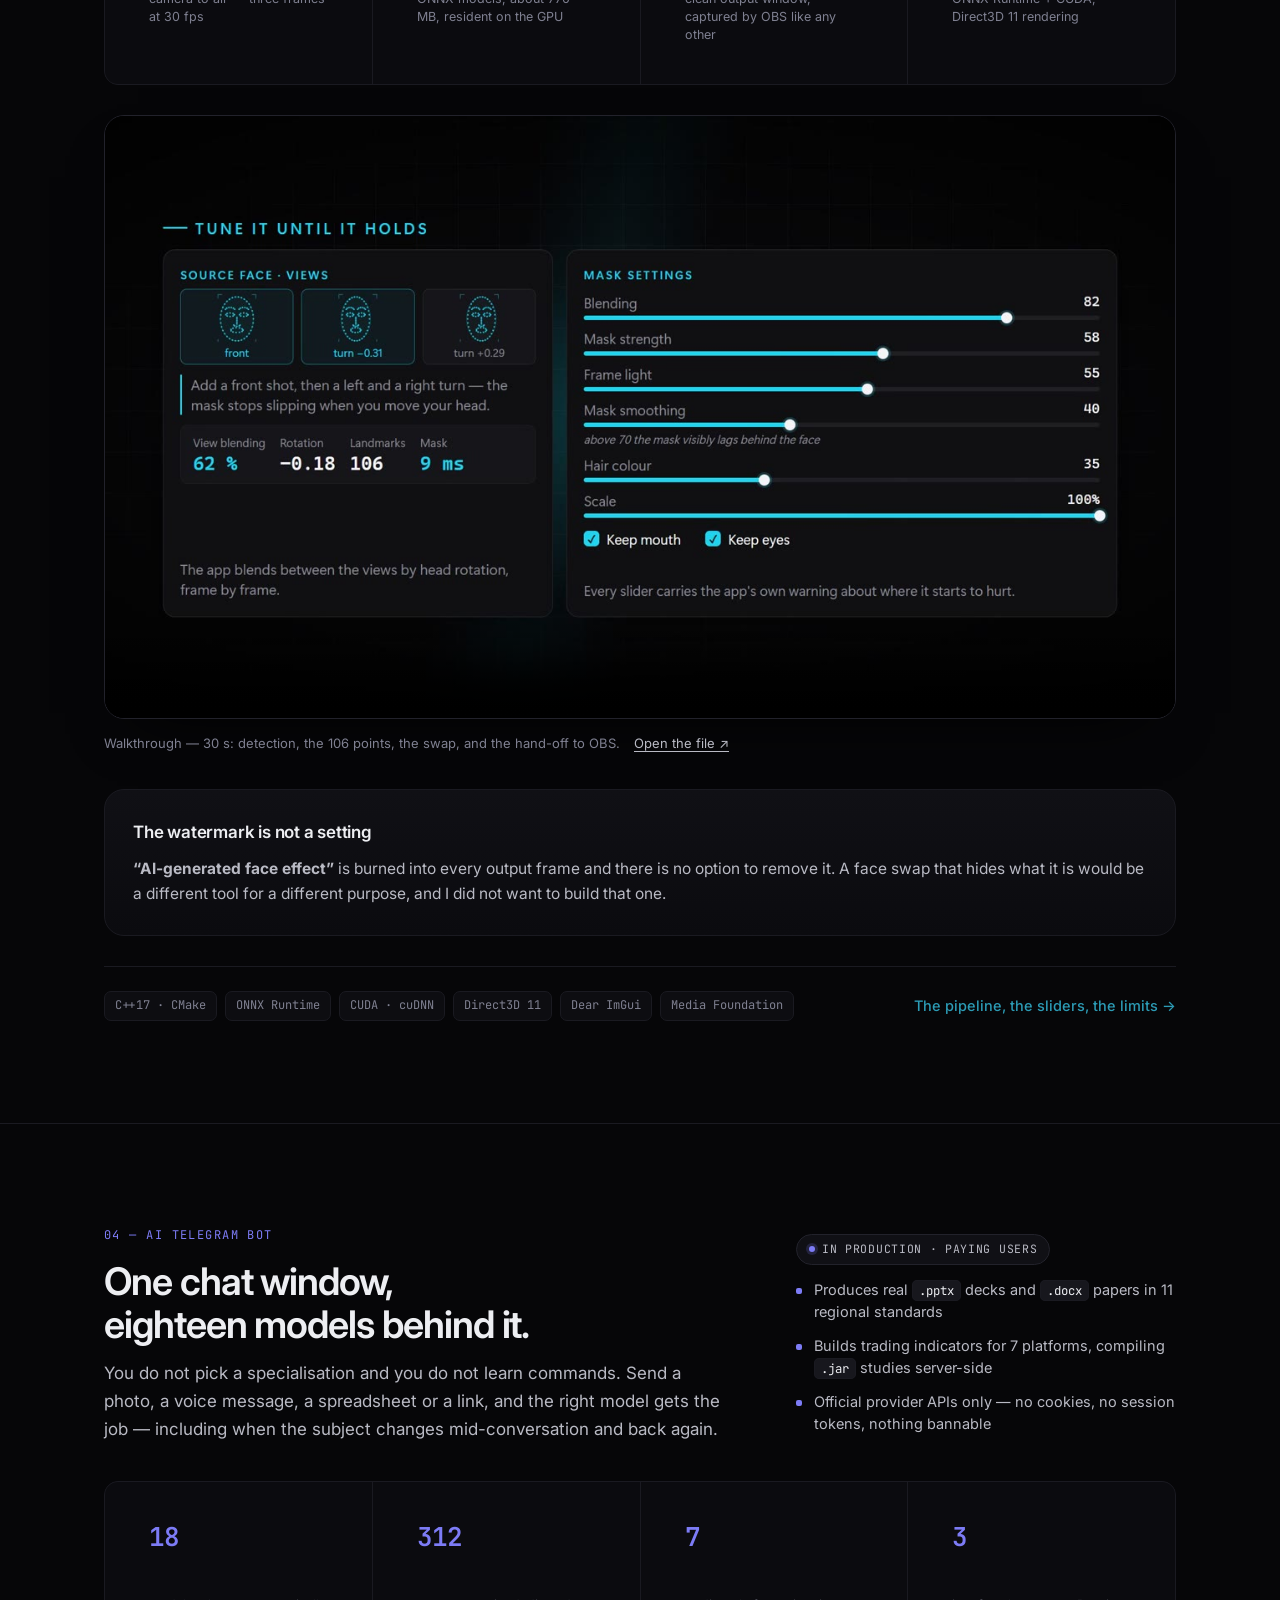
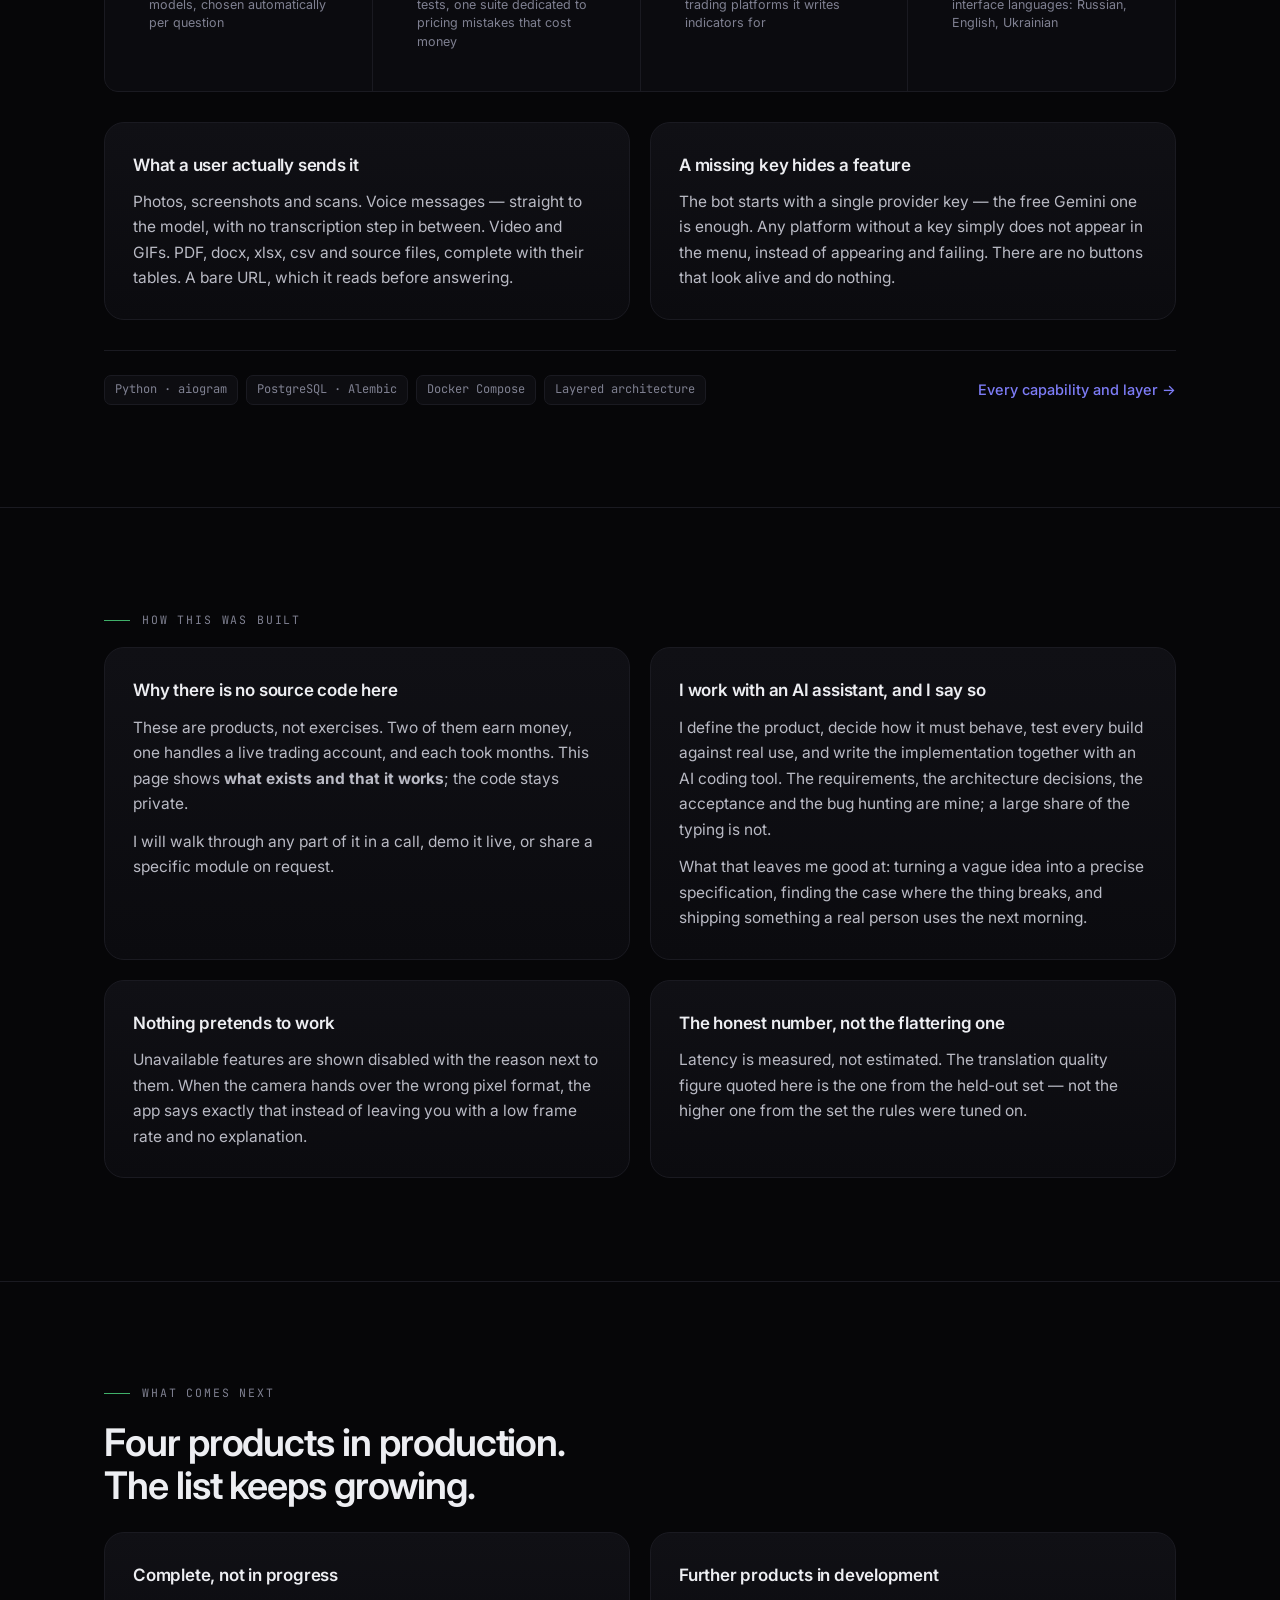
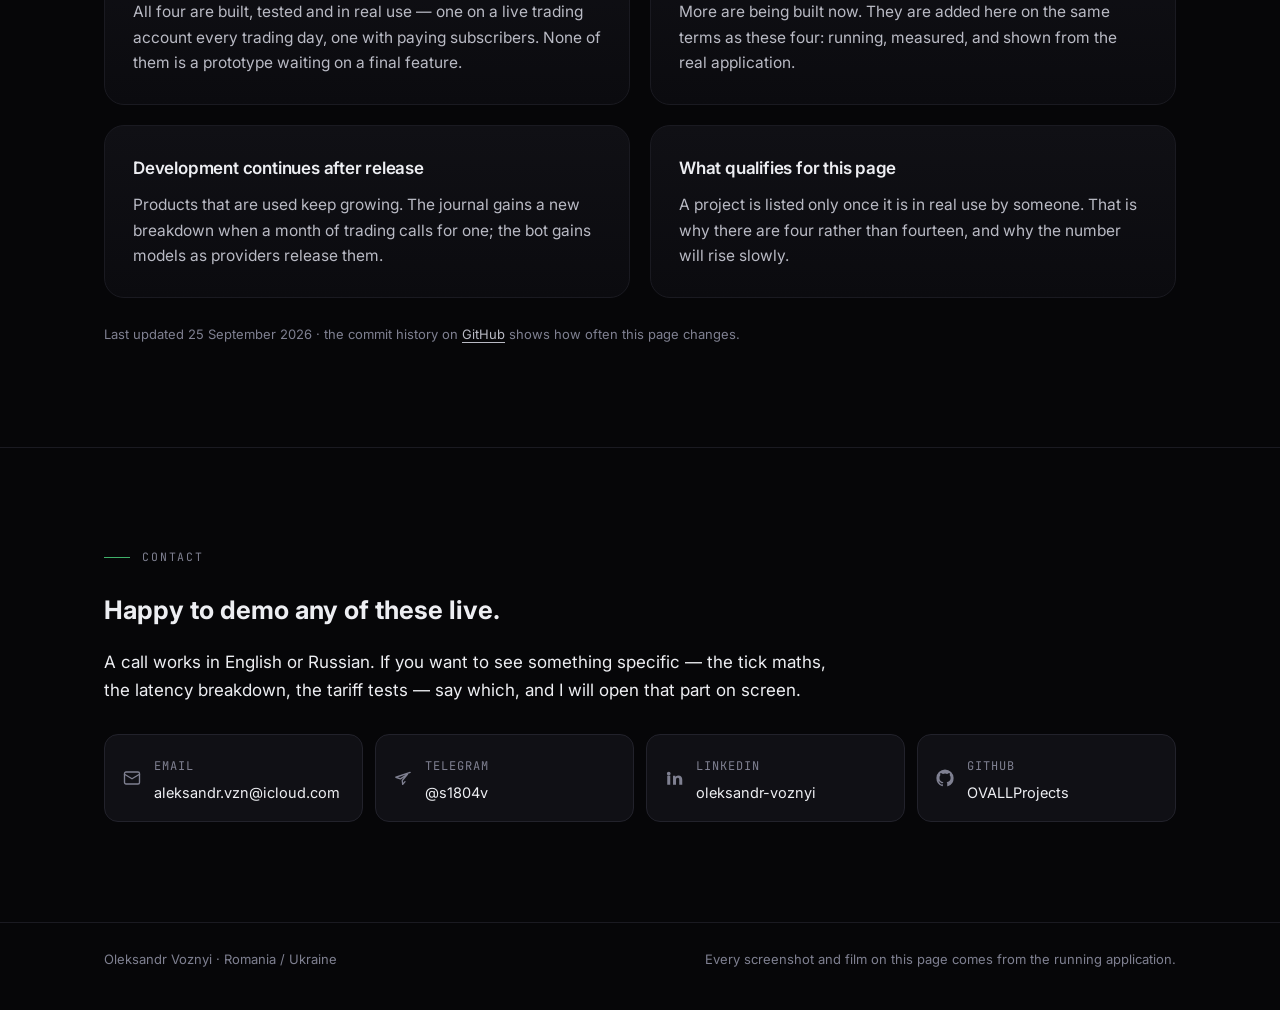
==== commit e30d2efd: "Add a "What comes next" section to both pages and both READMEs The page read as finished: everything" ====
--- a/index.html
+++ b/index.html
@@ -40,11 +40,12 @@
       <b>AI Automation Specialist</b>
     </p>
     <p class="lede">
-      Four products below. One runs on a <strong>live trading account</strong> every day, one has
+      Four products so far. One runs on a <strong>live trading account</strong> every day, one has
       <strong>paying subscribers</strong>, one puts a replaced face on a live stream in
       <strong>~100&nbsp;ms</strong>, and one translates a conversation faster than the other person
       can finish a sentence. Every film and screenshot on this page comes from the running
-      application — nothing here is a mockup.
+      application — nothing here is a mockup. Four products in production today,
+      <strong>with more in development</strong>.
     </p>
     <div class="meta">
       <span class="pill"><span class="dot"></span>Available now</span>
@@ -333,6 +334,42 @@
   </div>
 </section>
 
+<!-- ============ WHAT NEXT ============ -->
+<section class="section" id="next">
+  <div class="wrap">
+    <p class="eyebrow">What comes next</p>
+    <h2>Four products in production.<br>The list keeps growing.</h2>
+    <div class="cols" style="margin-top:26px">
+      <div class="card">
+        <h3>Complete, not in progress</h3>
+        <p>All four are built, tested and in real use — one on a live trading account every
+        trading day, one with paying subscribers. None of them is a prototype waiting on a final
+        feature.</p>
+      </div>
+      <div class="card">
+        <h3>Further products in development</h3>
+        <p>More are being built now. They are added here on the same terms as these four:
+        running, measured, and shown from the real application.</p>
+      </div>
+    </div>
+    <div class="cols" style="margin-top:20px">
+      <div class="card">
+        <h3>Development continues after release</h3>
+        <p>Products that are used keep growing. The journal gains a new breakdown when a month
+        of trading calls for one; the bot gains models as providers release them.</p>
+      </div>
+      <div class="card">
+        <h3>What qualifies for this page</h3>
+        <p>A project is listed only once it is in real use by someone. That is why there are
+        four rather than fourteen, and why the number will rise slowly.</p>
+      </div>
+    </div>
+    <p class="note">Last updated 25 September 2026 · the commit history on
+    <a href="https://github.com/OVALLProjects/portfolio">GitHub</a> shows how often this page
+    changes.</p>
+  </div>
+</section>
+
 <!-- ============ CONTACT ============ -->
 <section class="contact" id="contact">
   <div class="wrap">
--- a/assets/site.css
+++ b/assets/site.css
@@ -393,6 +393,14 @@
 .cap a { color: var(--ink-2); text-underline-offset: 3px; }
 .cap a:hover { color: var(--ink); }
 
+.note {
+  font-size: 13px;
+  color: var(--ink-3);
+  margin: 26px 0 0;
+}
+.note a { color: var(--ink-2); text-underline-offset: 3px; }
+.note a:hover { color: var(--ink); }
+
 .shots {
   display: grid;
   grid-template-columns: repeat(auto-fit, minmax(240px, 1fr));
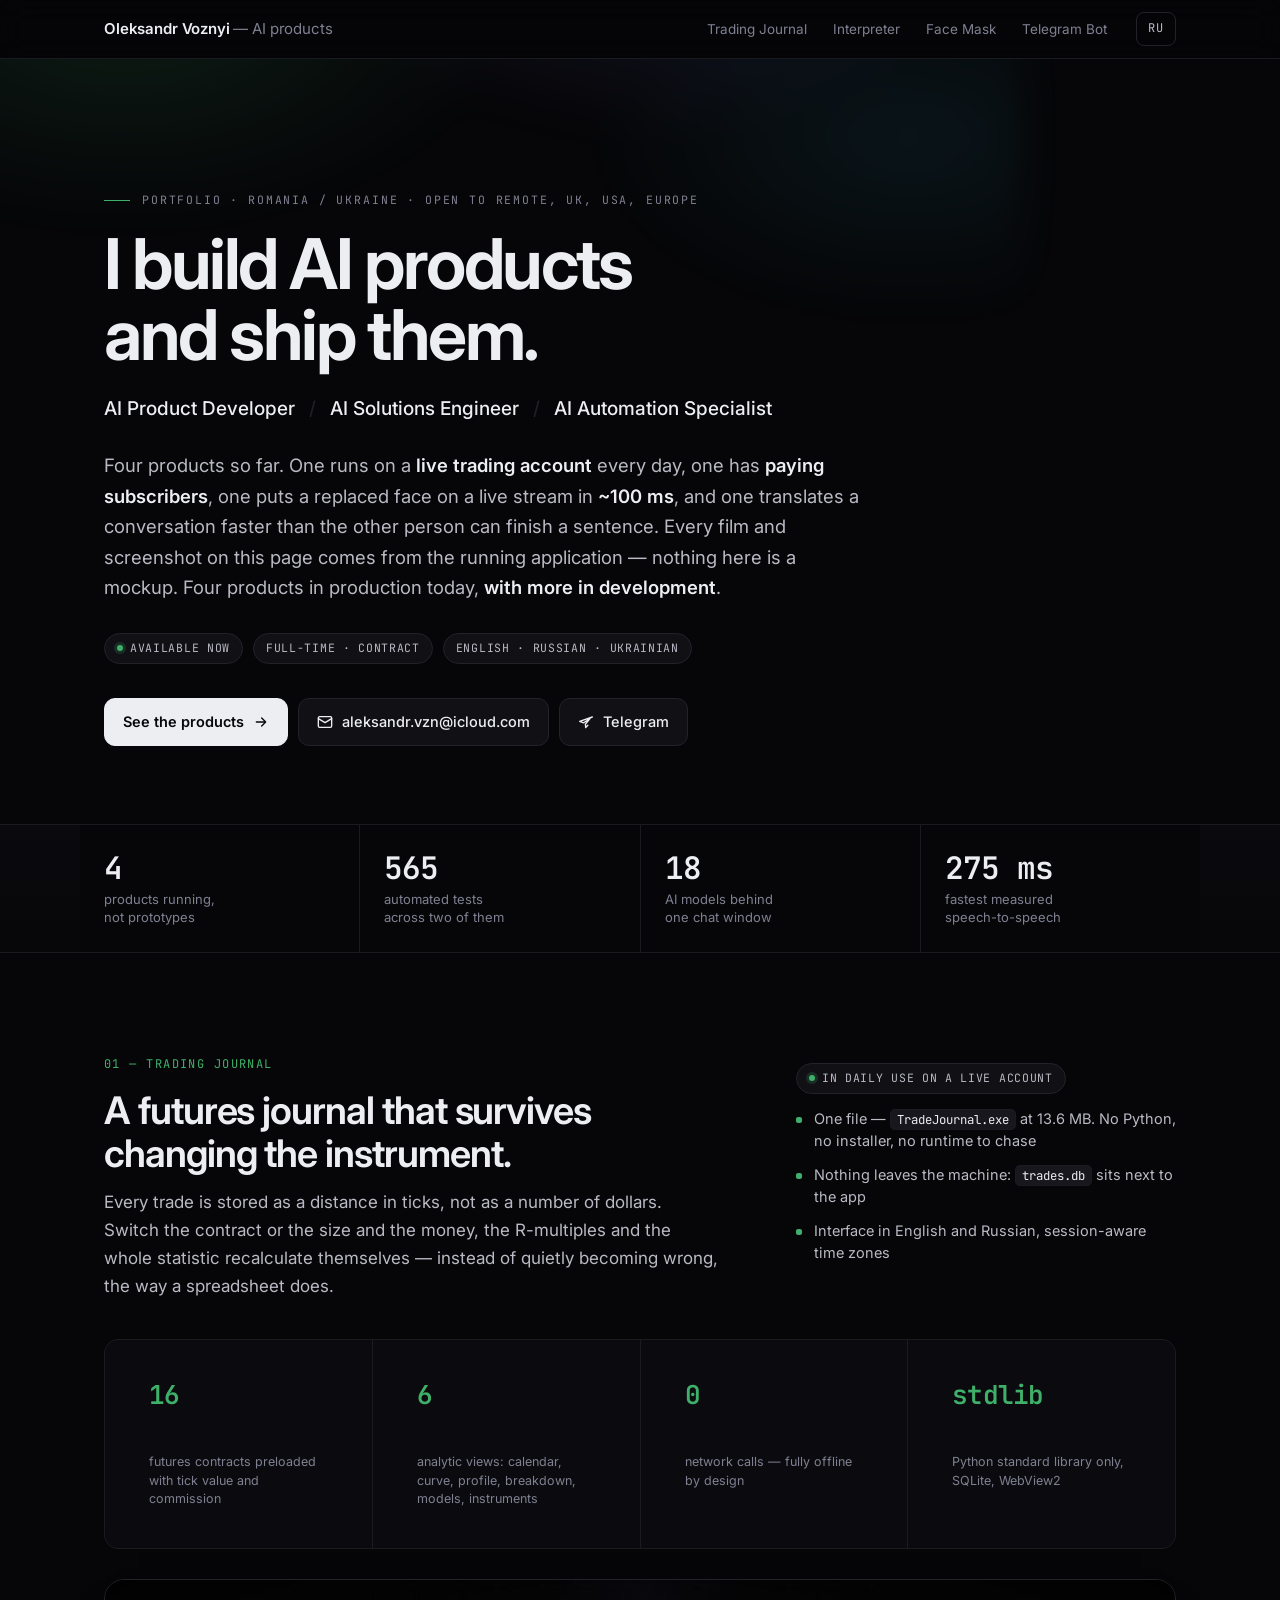
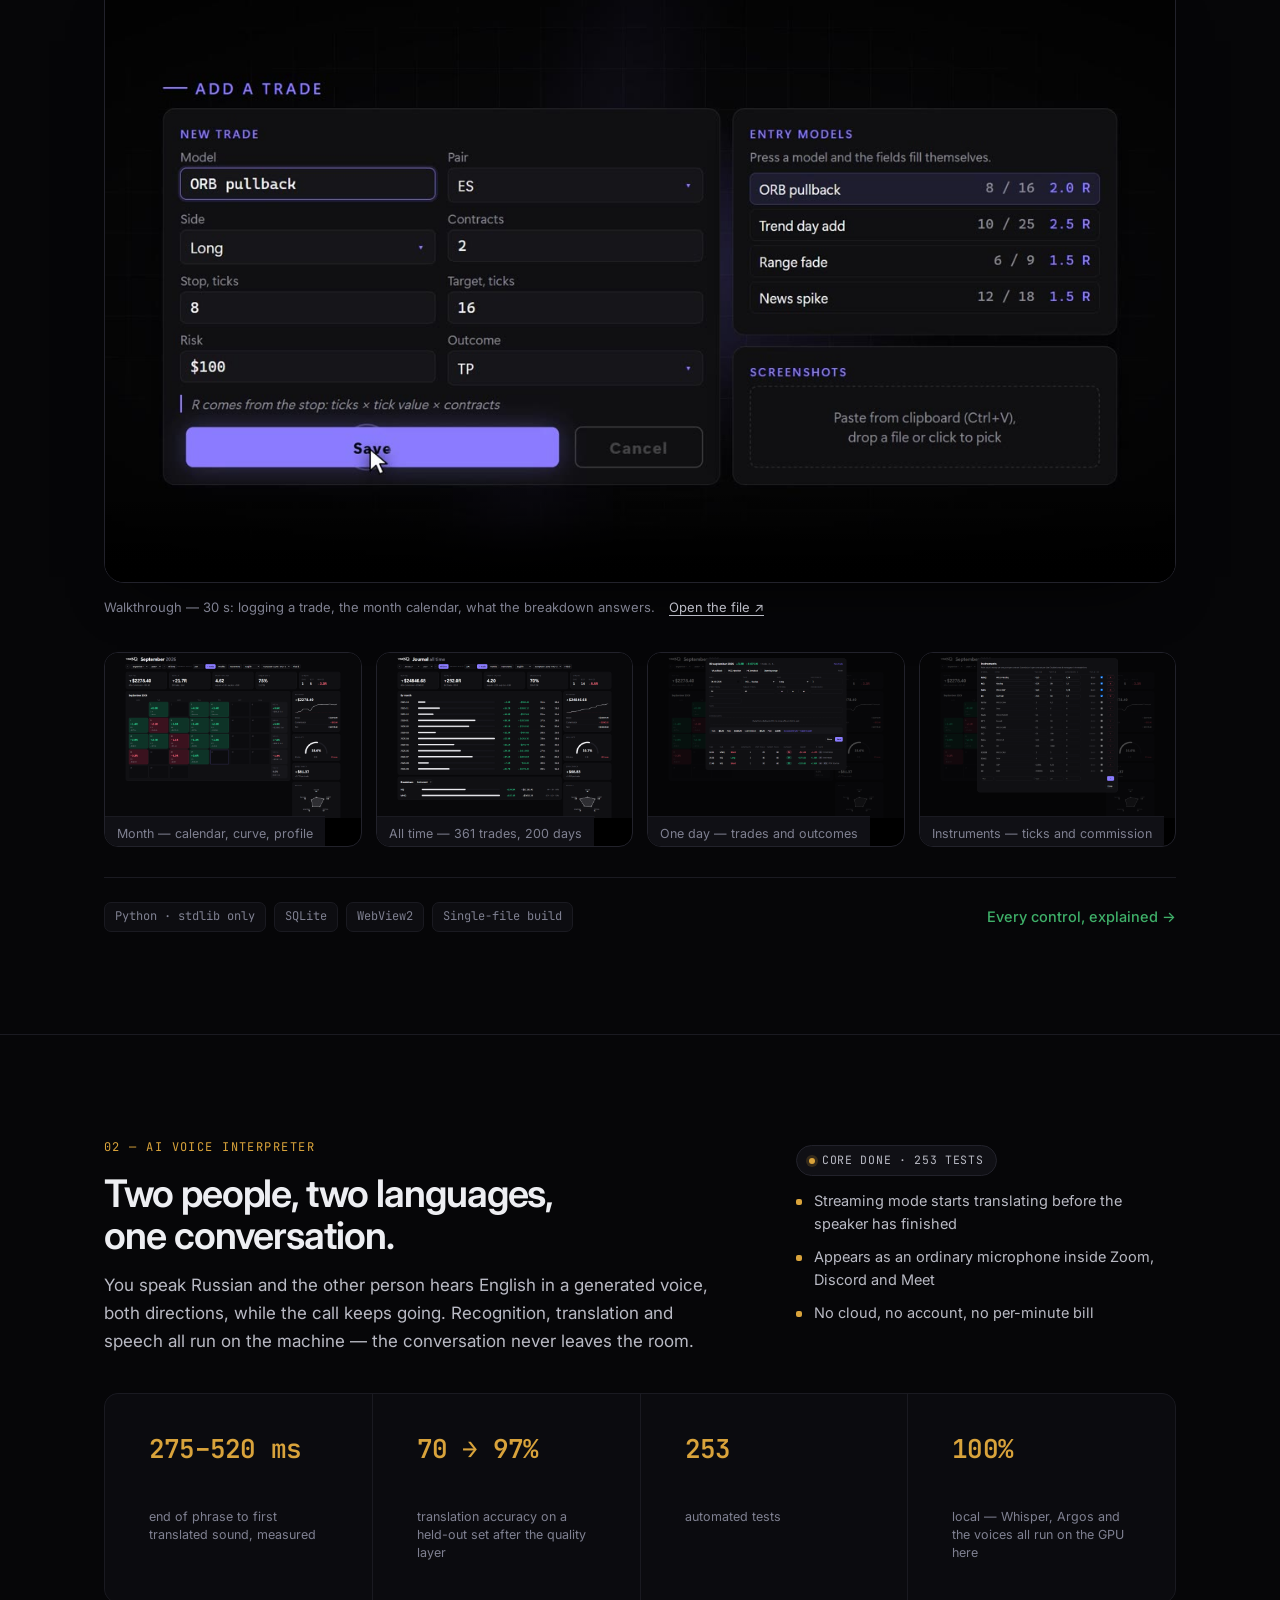
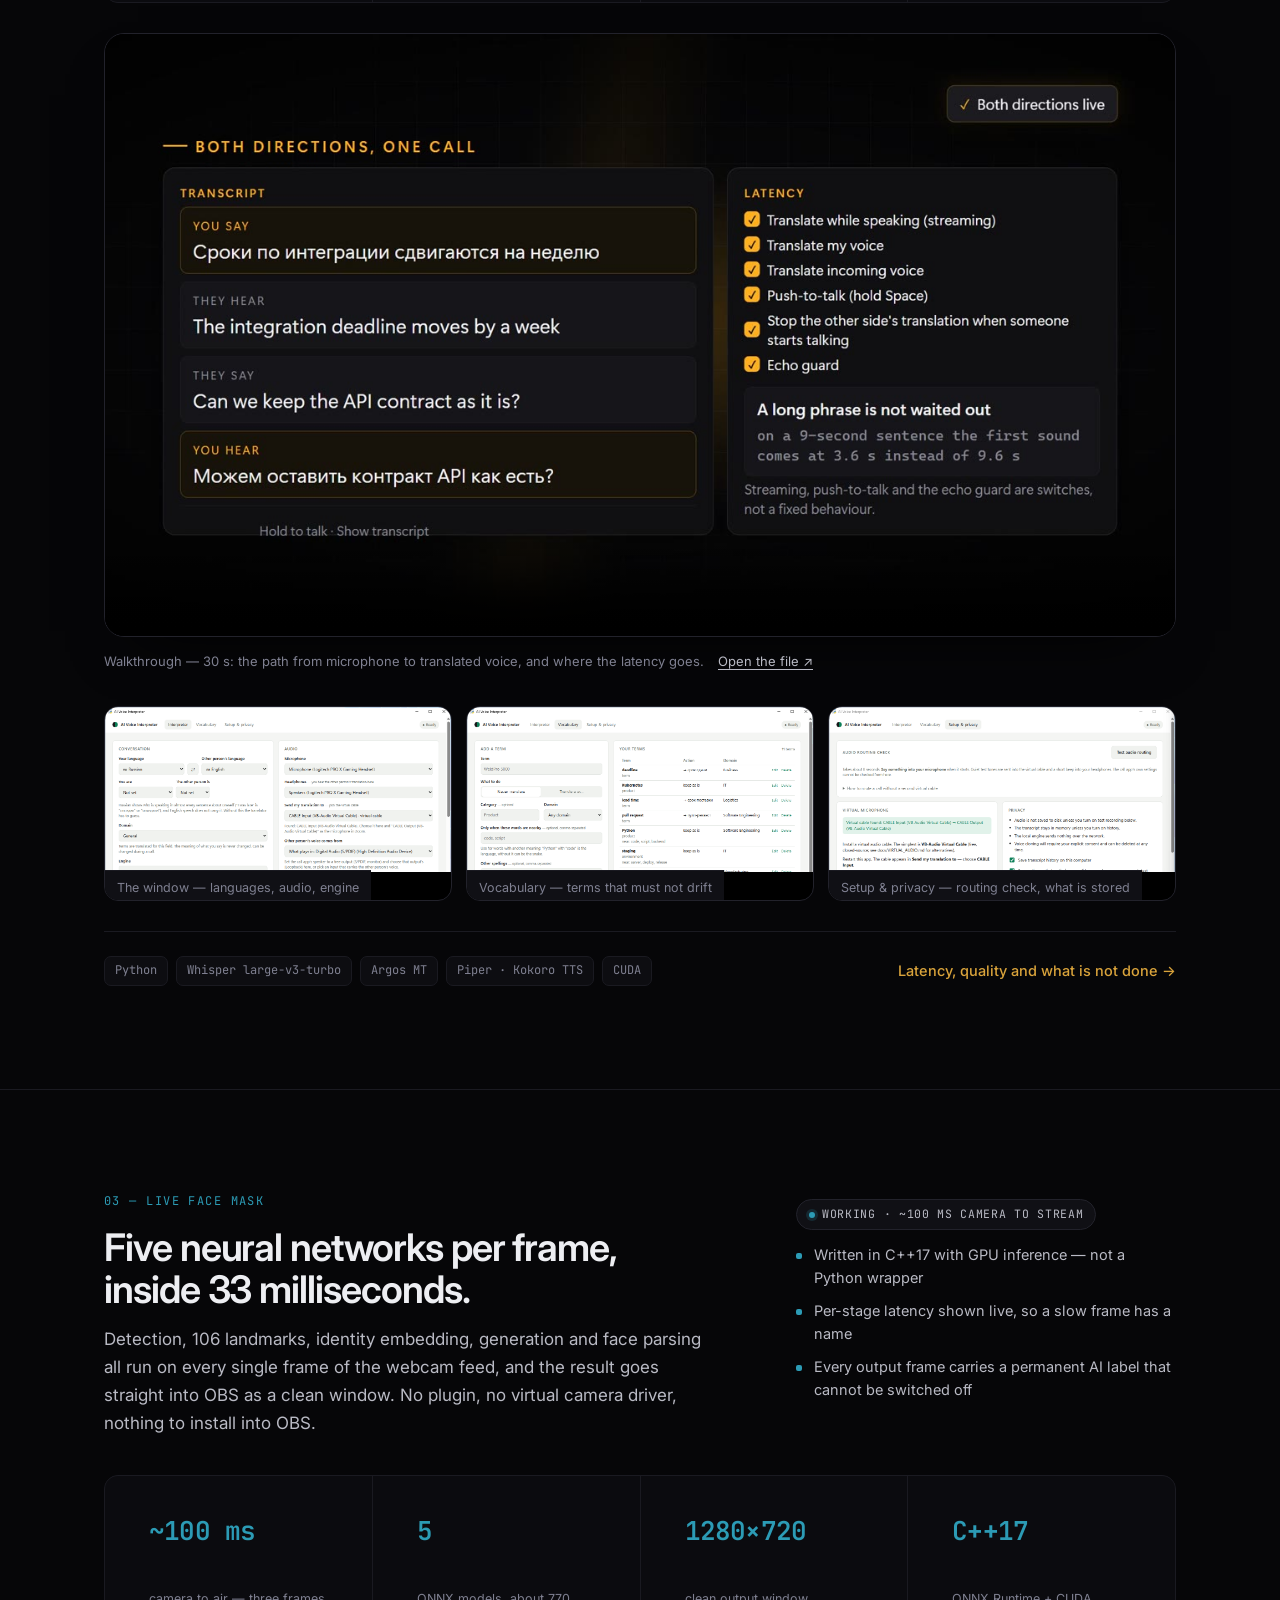
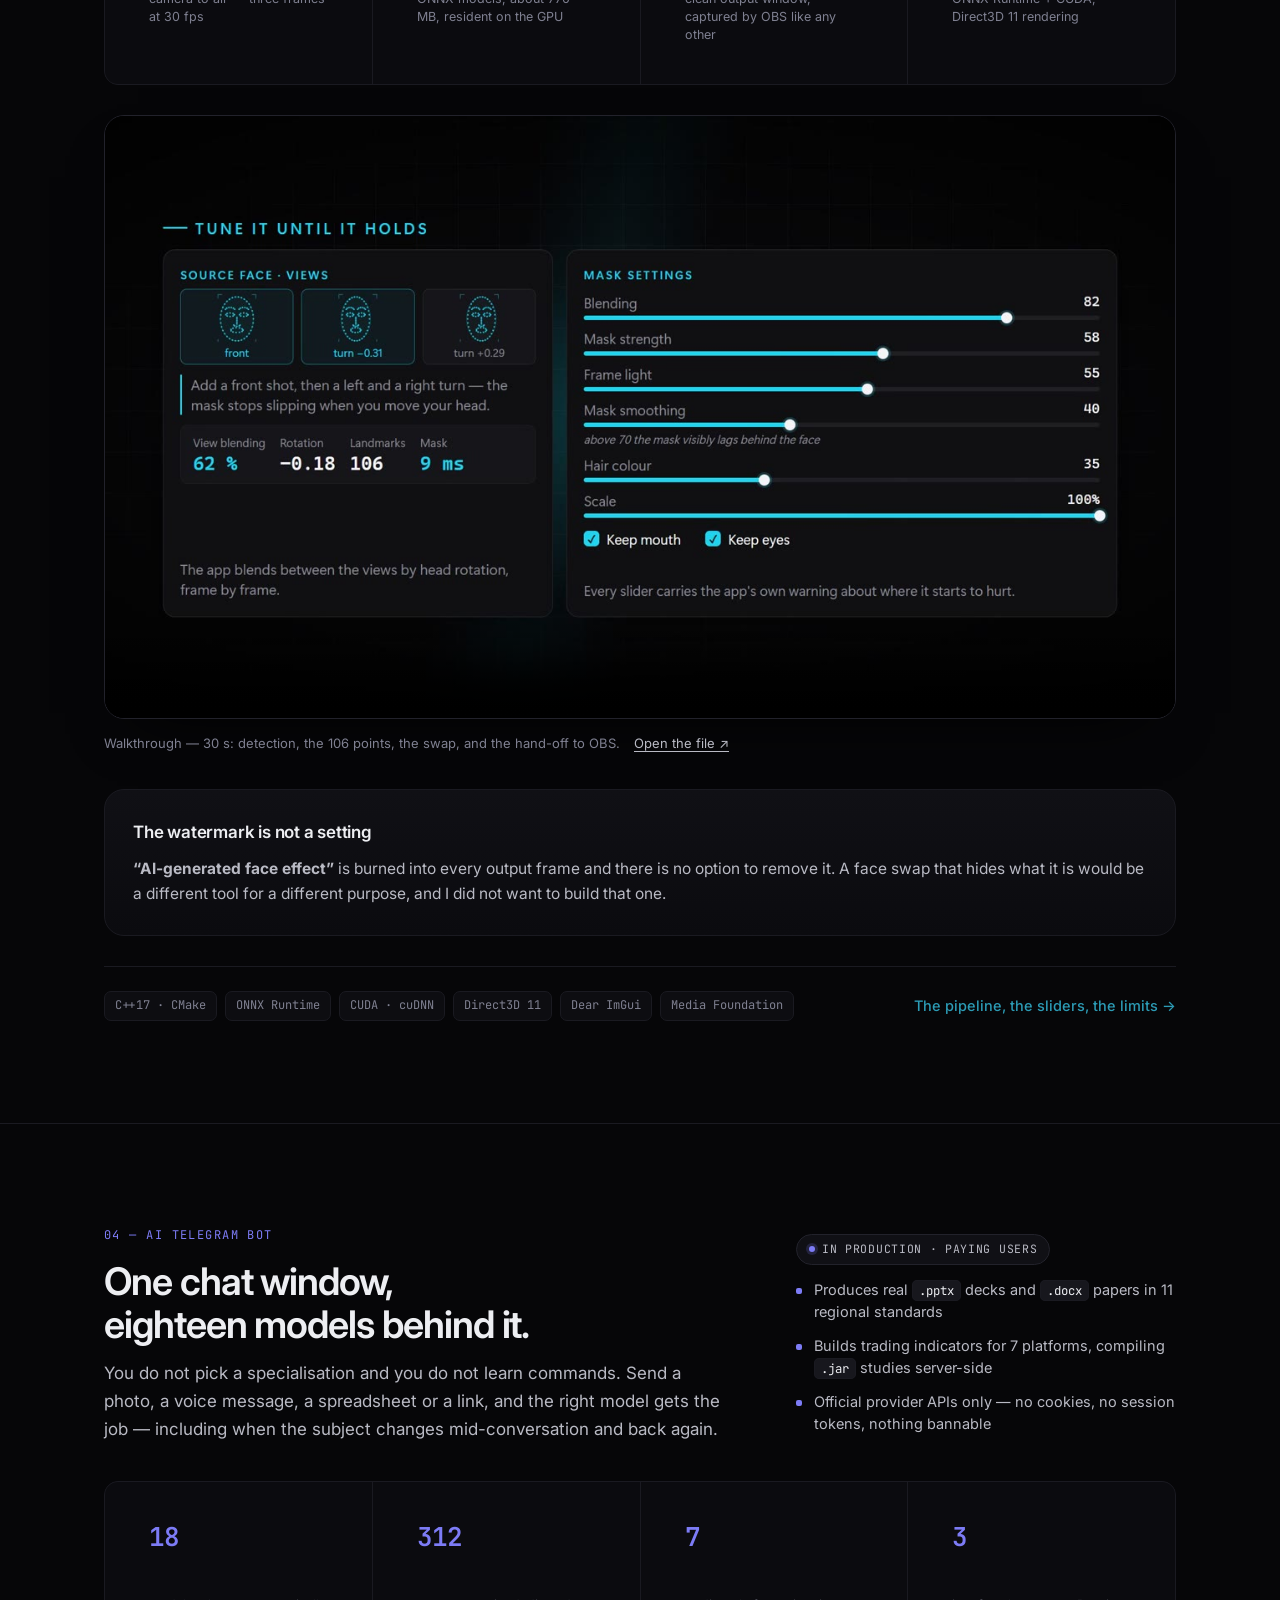
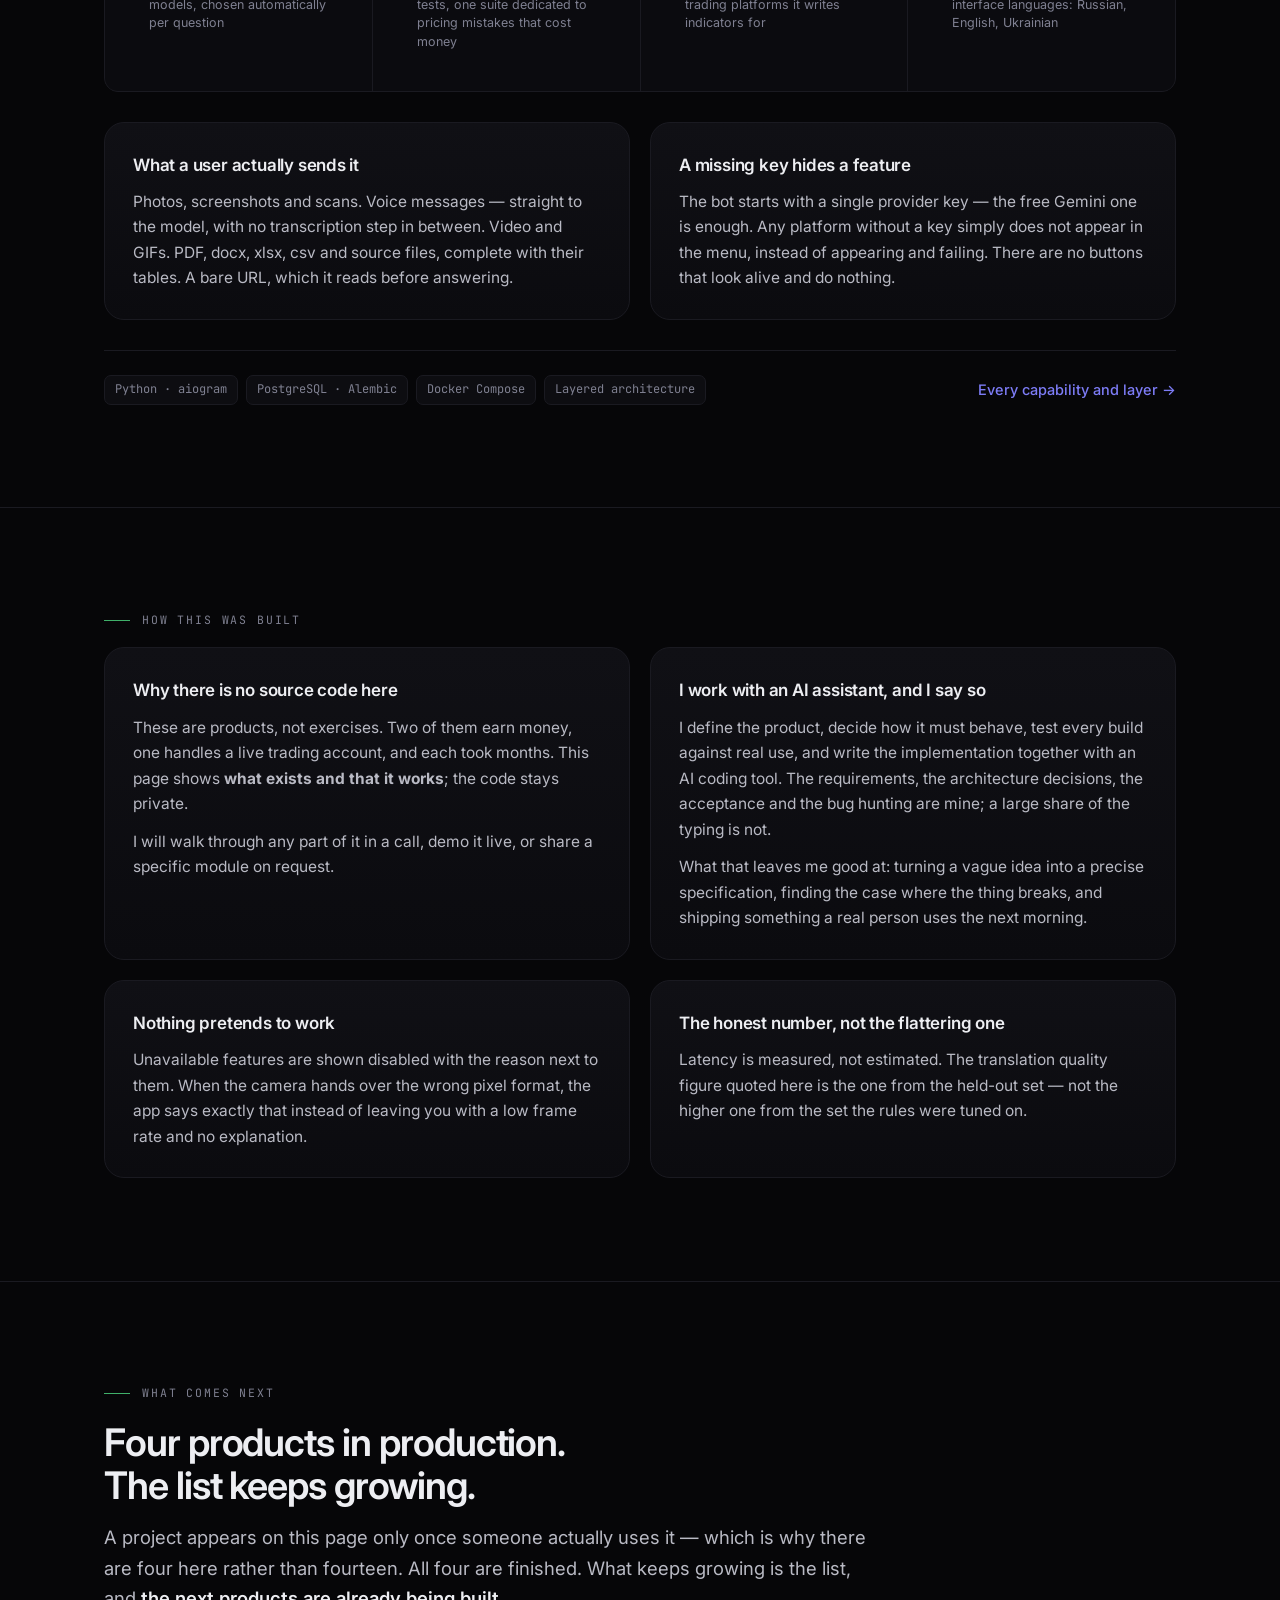
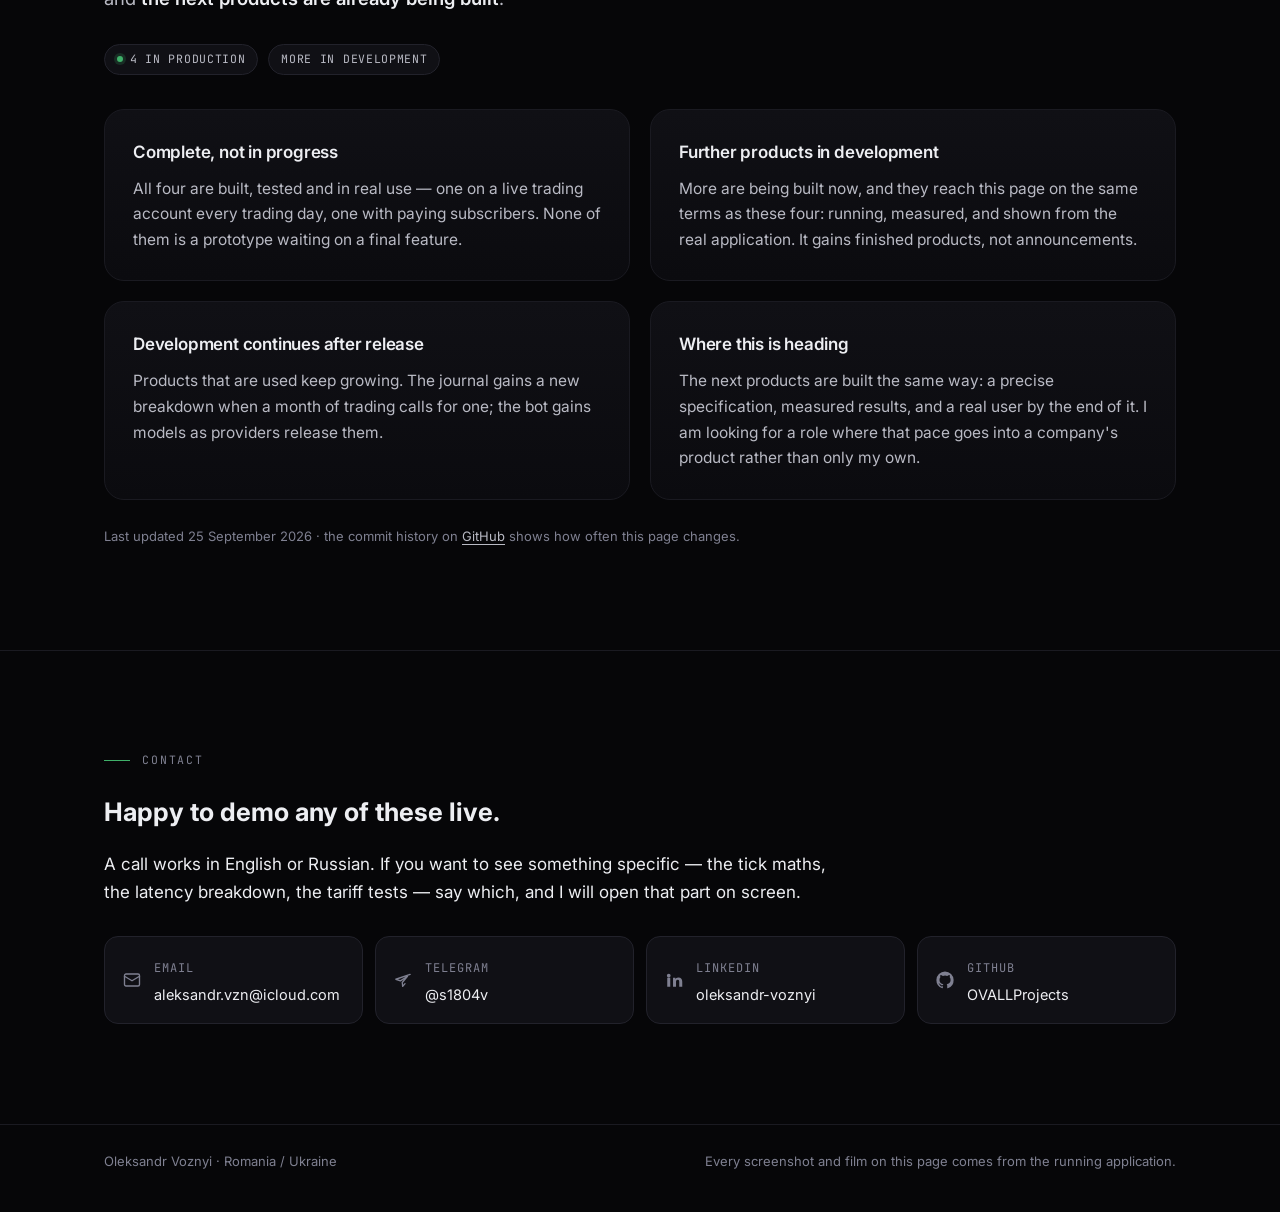
==== commit 4c1aa5cc: "Make "What comes next" read as trajectory, not as a status note Adds a lede and two markers (4 in pr" ====
--- a/index.html
+++ b/index.html
@@ -339,7 +339,14 @@
   <div class="wrap">
     <p class="eyebrow">What comes next</p>
     <h2>Four products in production.<br>The list keeps growing.</h2>
-    <div class="cols" style="margin-top:26px">
+    <p class="lede">A project appears on this page only once someone actually uses it — which is
+    why there are four here rather than fourteen. All four are finished. What keeps growing is
+    the list, and <strong>the next products are already being built</strong>.</p>
+    <div class="meta">
+      <span class="pill"><span class="dot"></span>4 in production</span>
+      <span class="pill">More in development</span>
+    </div>
+    <div class="cols">
       <div class="card">
         <h3>Complete, not in progress</h3>
         <p>All four are built, tested and in real use — one on a live trading account every
@@ -348,8 +355,9 @@
       </div>
       <div class="card">
         <h3>Further products in development</h3>
-        <p>More are being built now. They are added here on the same terms as these four:
-        running, measured, and shown from the real application.</p>
+        <p>More are being built now, and they reach this page on the same terms as these four:
+        running, measured, and shown from the real application. It gains finished products, not
+        announcements.</p>
       </div>
     </div>
     <div class="cols" style="margin-top:20px">
@@ -359,9 +367,10 @@
         of trading calls for one; the bot gains models as providers release them.</p>
       </div>
       <div class="card">
-        <h3>What qualifies for this page</h3>
-        <p>A project is listed only once it is in real use by someone. That is why there are
-        four rather than fourteen, and why the number will rise slowly.</p>
+        <h3>Where this is heading</h3>
+        <p>The next products are built the same way: a precise specification, measured results,
+        and a real user by the end of it. I am looking for a role where that pace goes into a
+        company's product rather than only my own.</p>
       </div>
     </div>
     <p class="note">Last updated 25 September 2026 · the commit history on
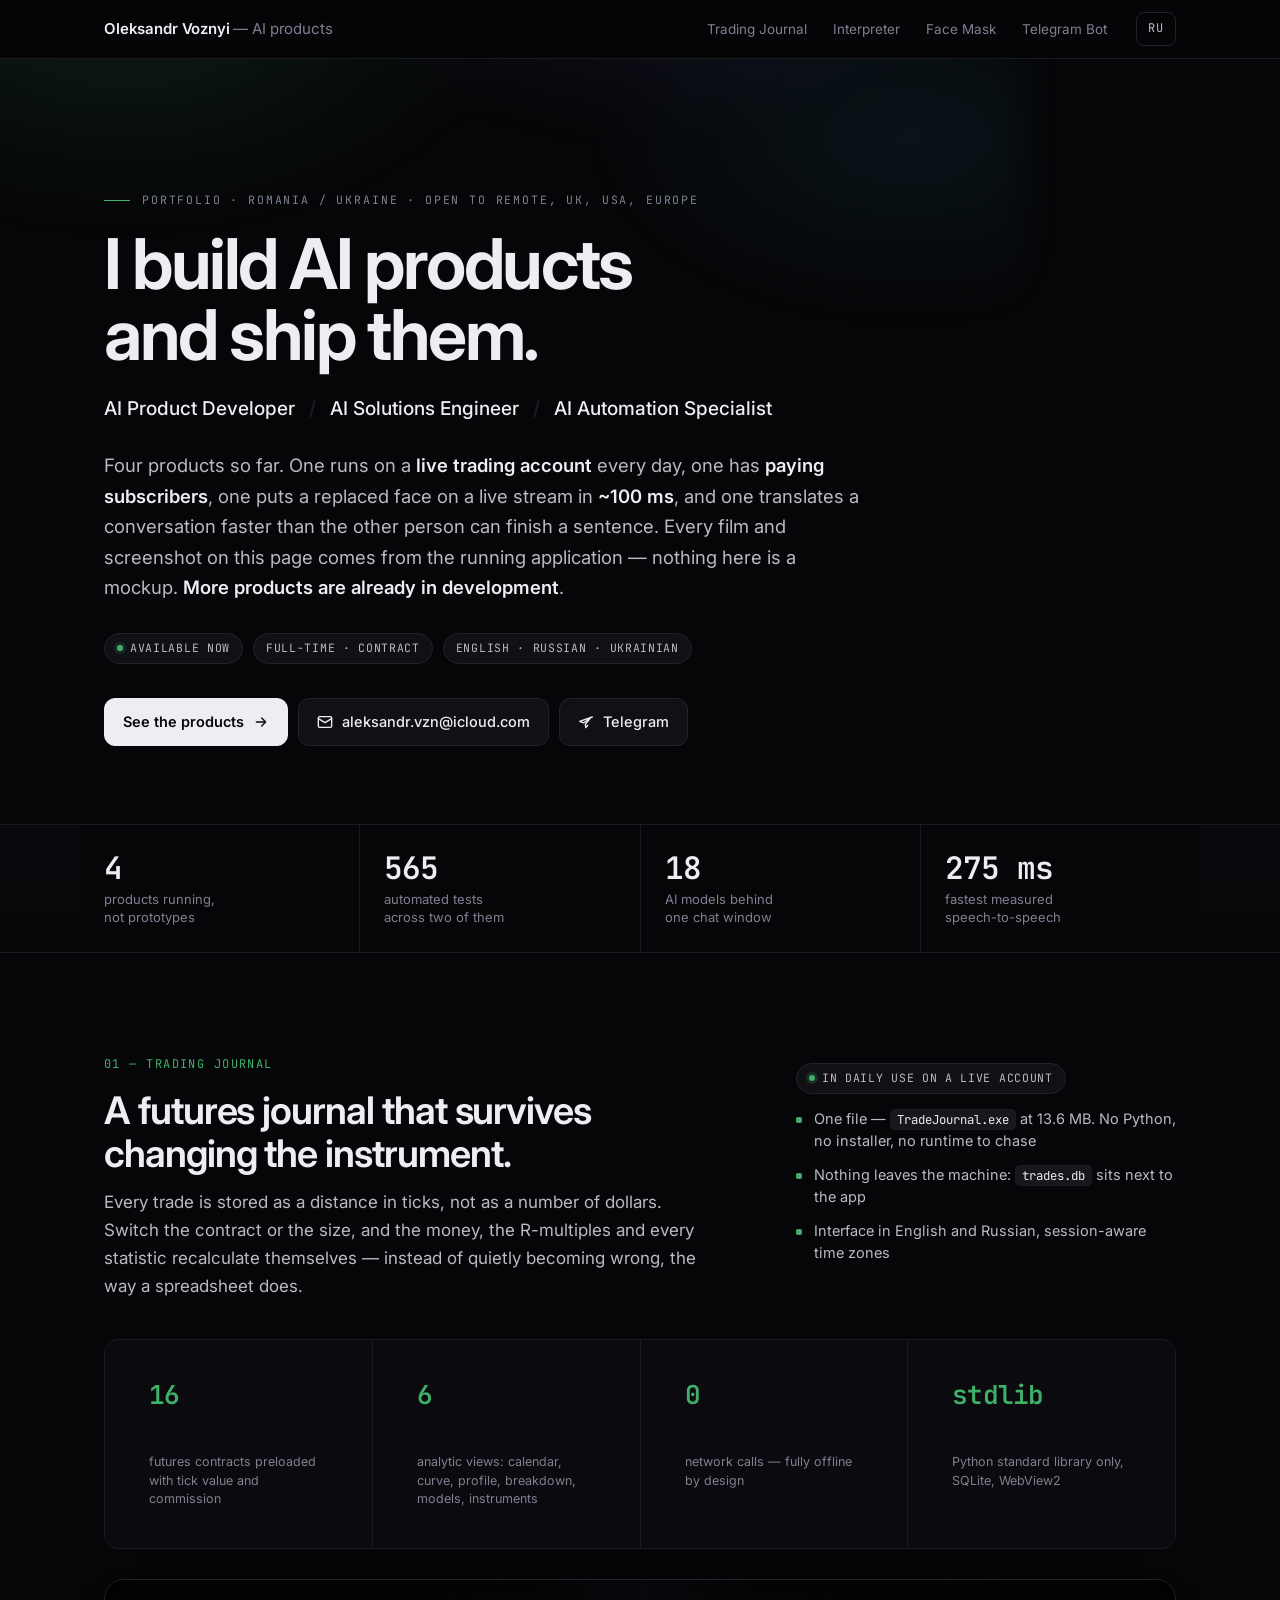
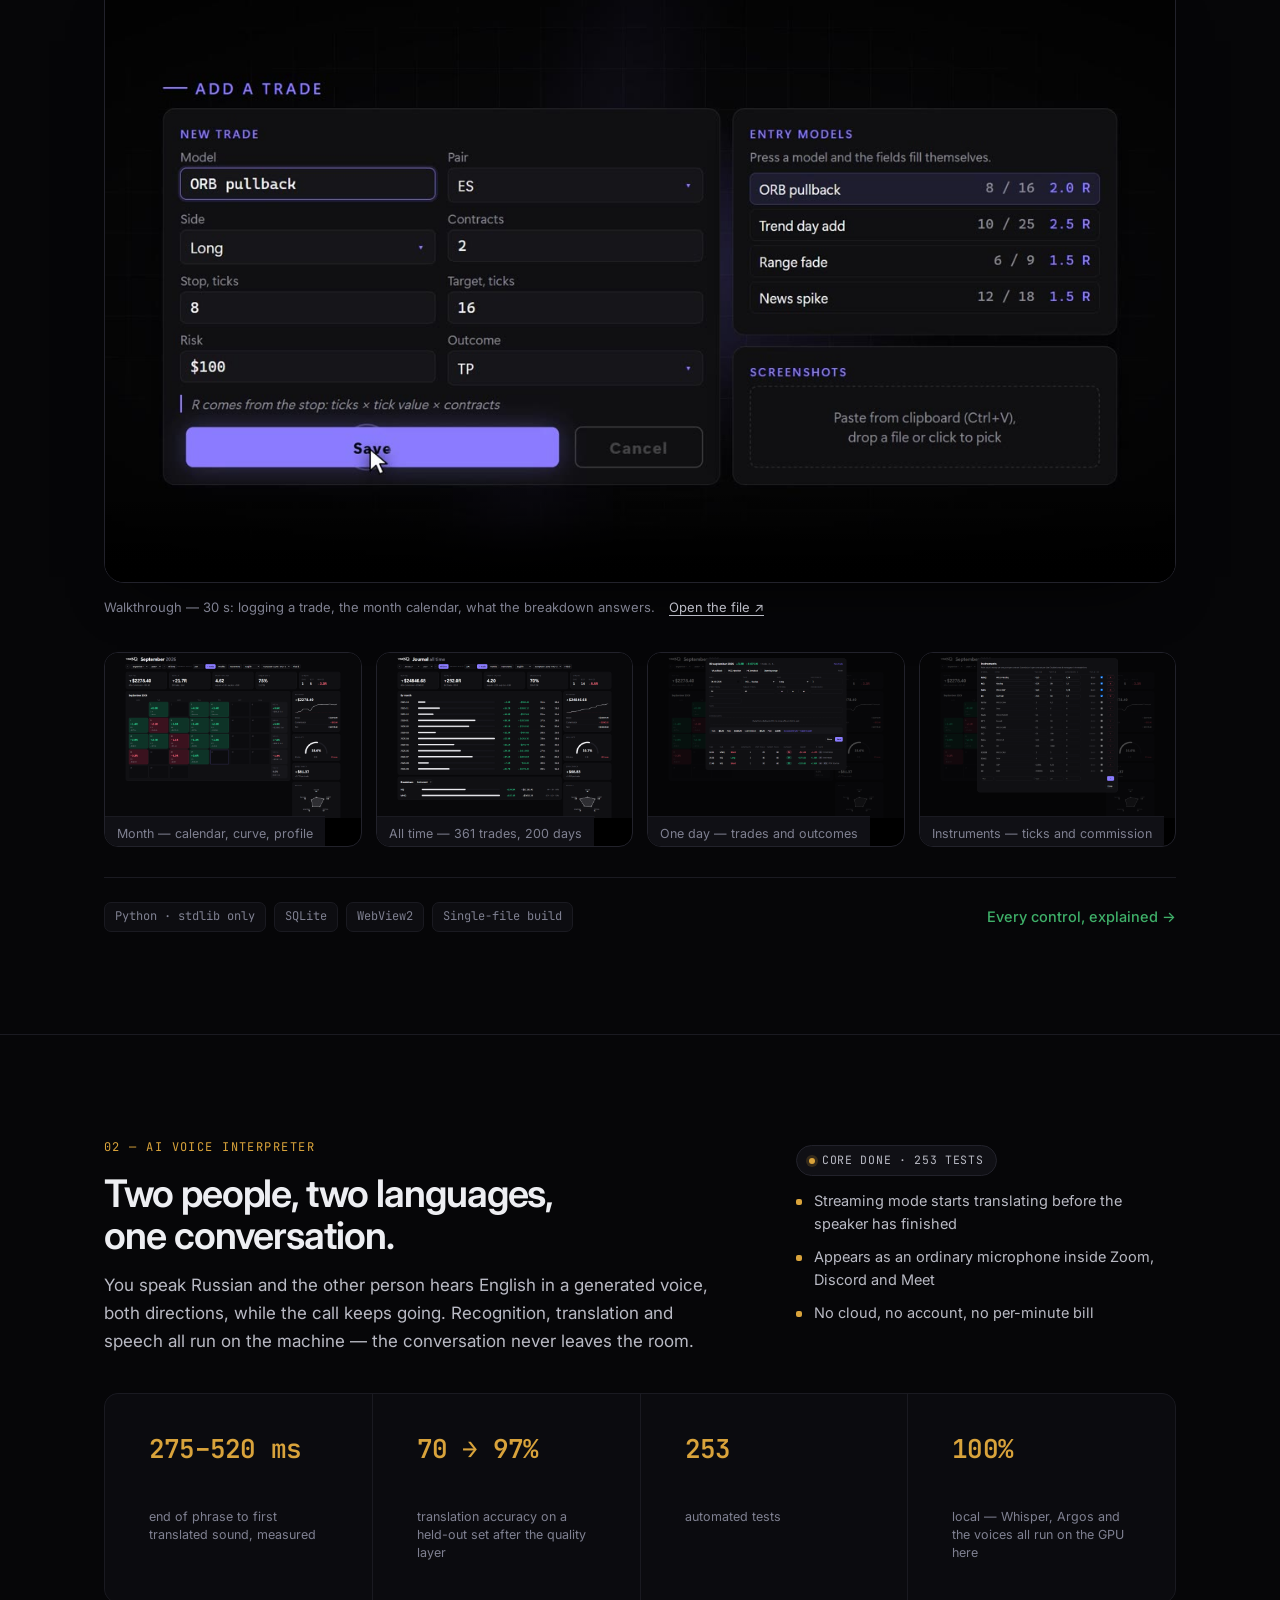
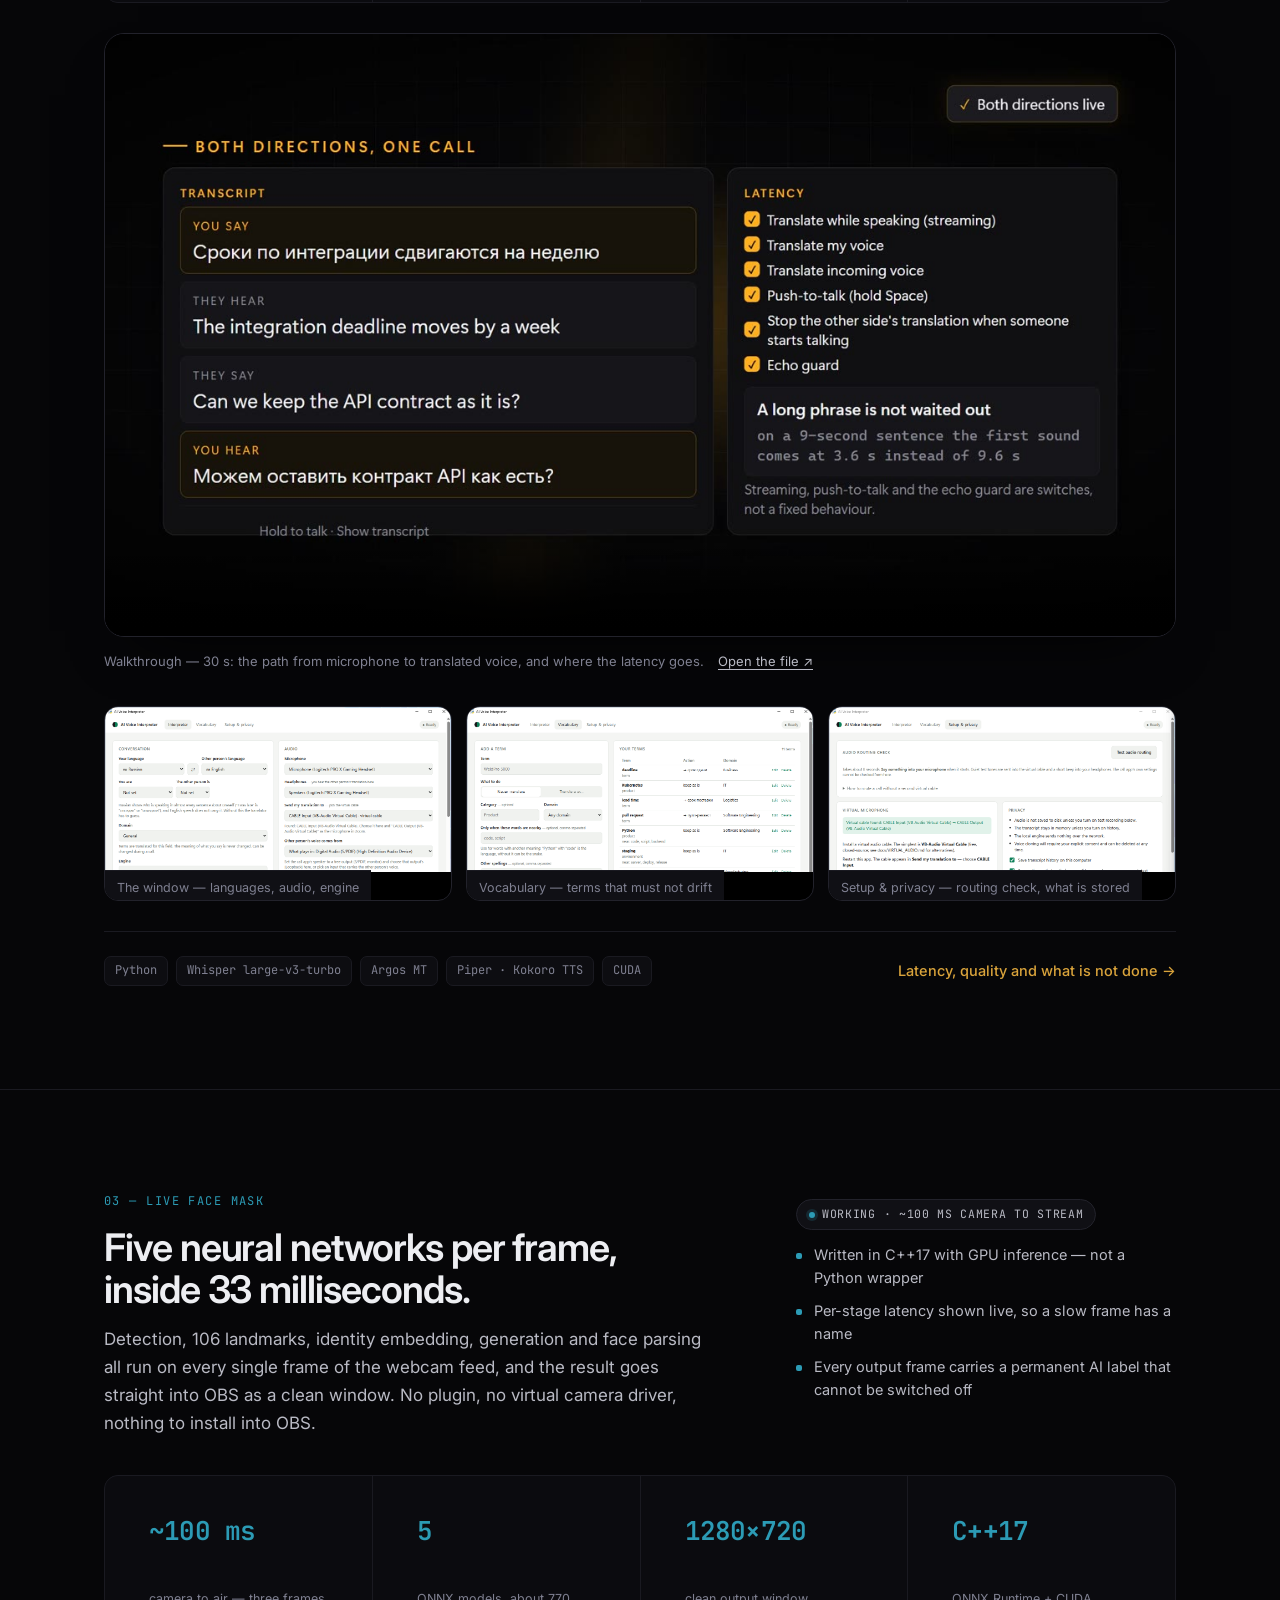
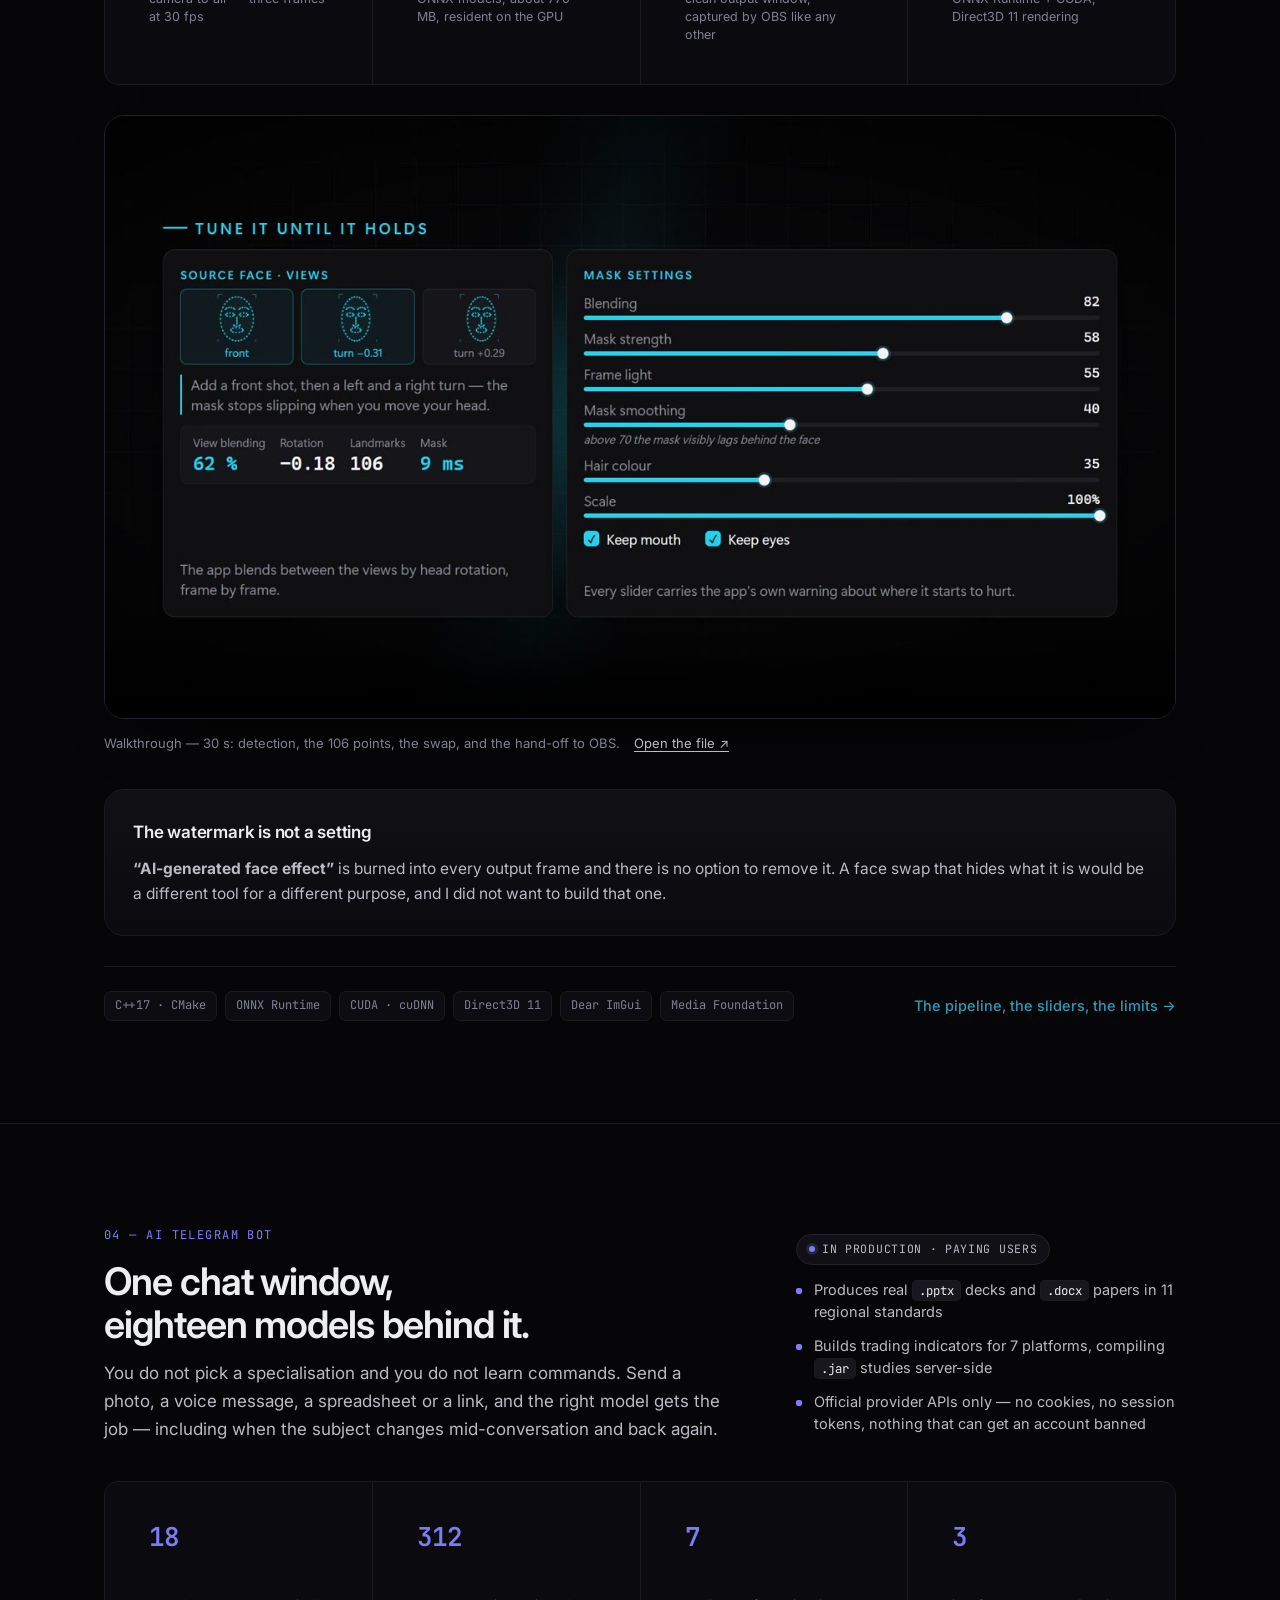
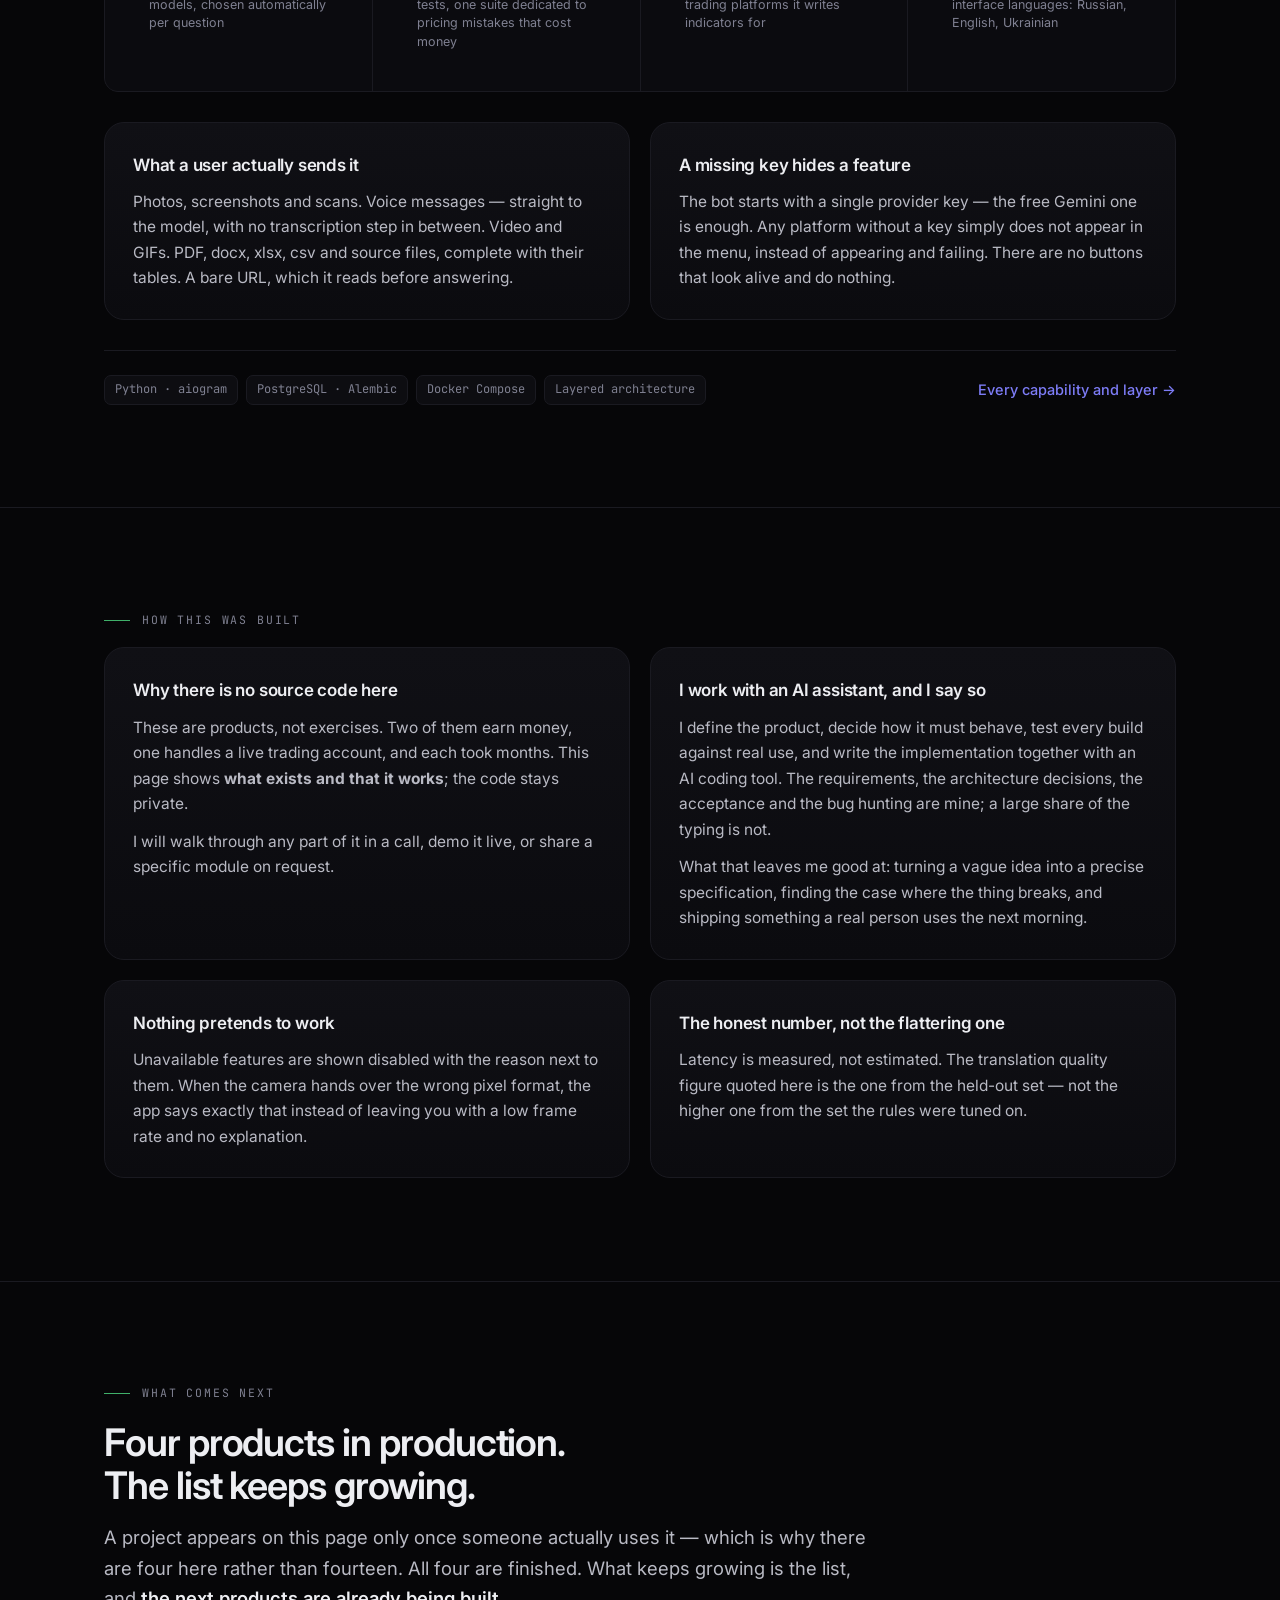
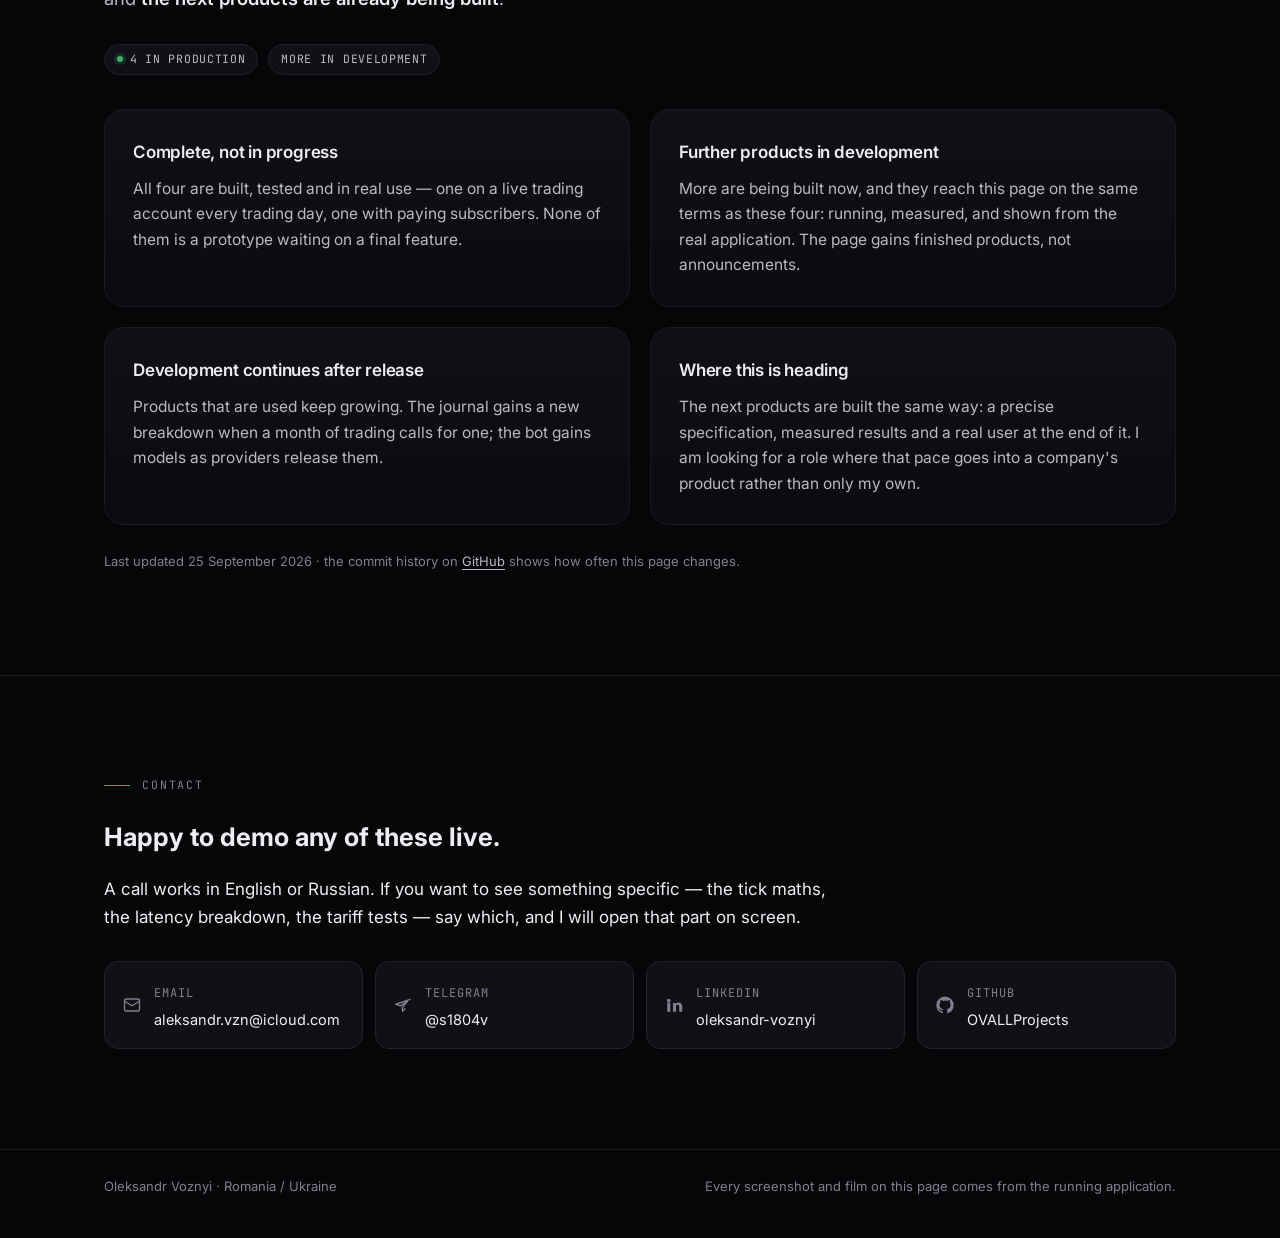
==== commit b39cc8c7: "Proofread both languages: grammar, register and repeated wording Russian: verb aspect and case agree" ====
--- a/index.html
+++ b/index.html
@@ -44,8 +44,8 @@
       <strong>paying subscribers</strong>, one puts a replaced face on a live stream in
       <strong>~100&nbsp;ms</strong>, and one translates a conversation faster than the other person
       can finish a sentence. Every film and screenshot on this page comes from the running
-      application — nothing here is a mockup. Four products in production today,
-      <strong>with more in development</strong>.
+      application — nothing here is a mockup. <strong>More products are already in
+      development</strong>.
     </p>
     <div class="meta">
       <span class="pill"><span class="dot"></span>Available now</span>
@@ -87,7 +87,7 @@
         <h2>A futures journal that survives<br>changing the instrument.</h2>
         <p class="p-sub">
           Every trade is stored as a distance in ticks, not as a number of dollars. Switch the
-          contract or the size and the money, the R-multiples and the whole statistic recalculate
+          contract or the size, and the money, the R-multiples and every statistic recalculate
           themselves — instead of quietly becoming wrong, the way a spreadsheet does.
         </p>
       </div>
@@ -259,7 +259,7 @@
         <ul class="p-facts">
           <li>Produces real <code>.pptx</code> decks and <code>.docx</code> papers in 11 regional standards</li>
           <li>Builds trading indicators for 7 platforms, compiling <code>.jar</code> studies server-side</li>
-          <li>Official provider APIs only — no cookies, no session tokens, nothing bannable</li>
+          <li>Official provider APIs only — no cookies, no session tokens, nothing that can get an account banned</li>
         </ul>
       </aside>
     </div>
@@ -356,8 +356,8 @@
       <div class="card">
         <h3>Further products in development</h3>
         <p>More are being built now, and they reach this page on the same terms as these four:
-        running, measured, and shown from the real application. It gains finished products, not
-        announcements.</p>
+        running, measured, and shown from the real application. The page gains finished products,
+        not announcements.</p>
       </div>
     </div>
     <div class="cols" style="margin-top:20px">
@@ -368,8 +368,8 @@
       </div>
       <div class="card">
         <h3>Where this is heading</h3>
-        <p>The next products are built the same way: a precise specification, measured results,
-        and a real user by the end of it. I am looking for a role where that pace goes into a
+        <p>The next products are built the same way: a precise specification, measured results
+        and a real user at the end of it. I am looking for a role where that pace goes into a
         company's product rather than only my own.</p>
       </div>
     </div>
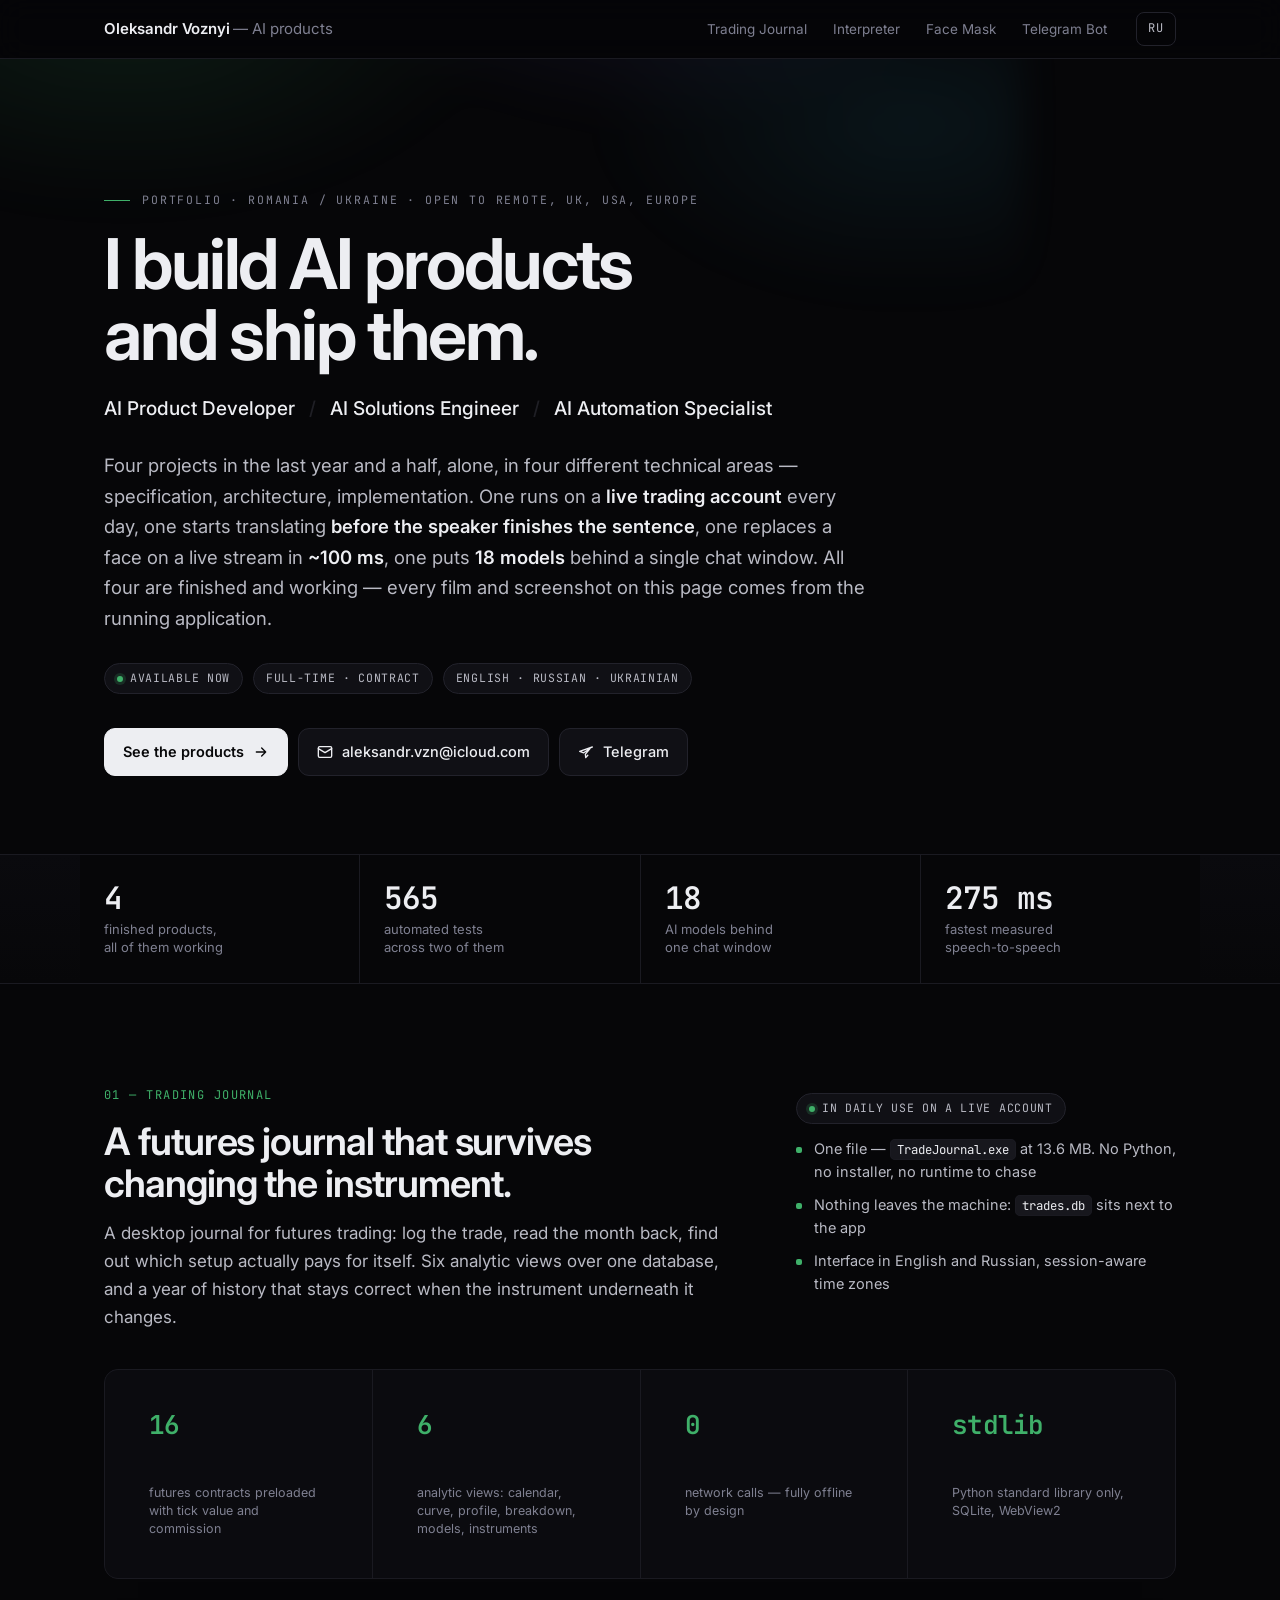
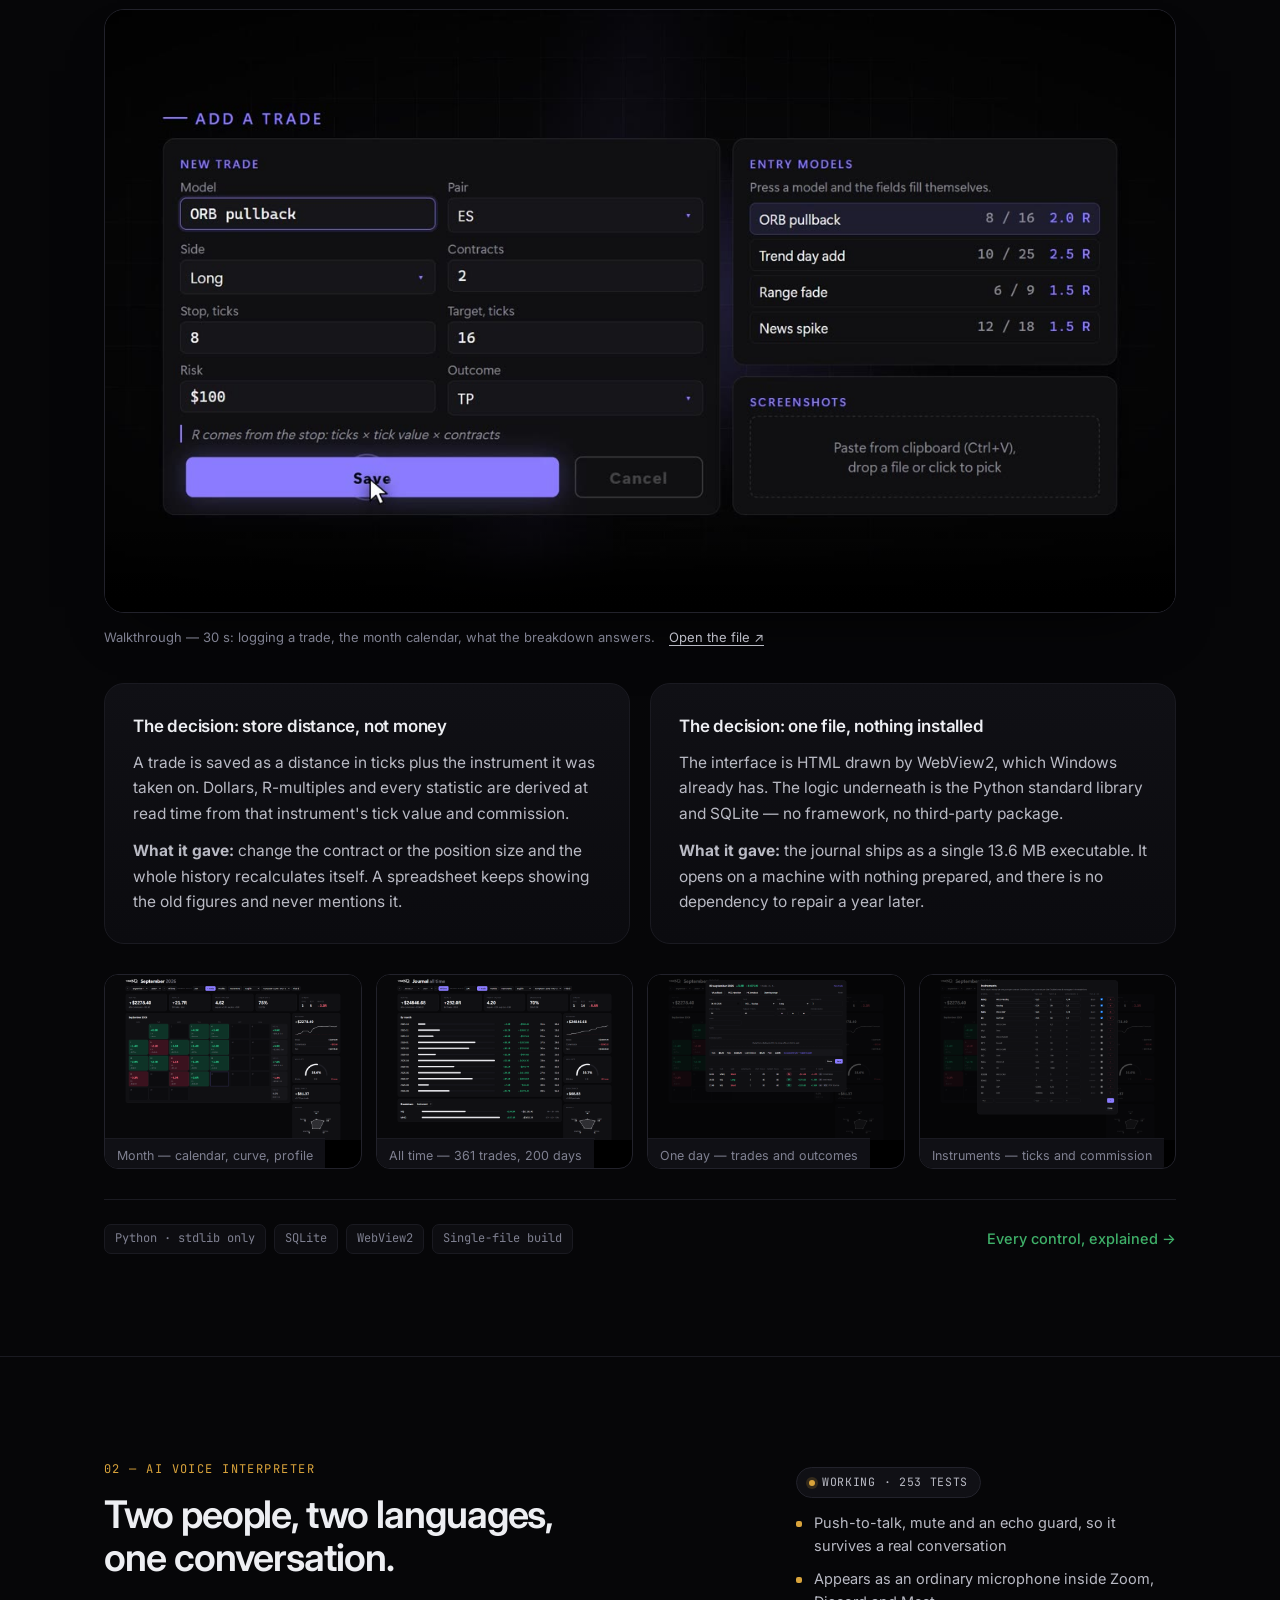
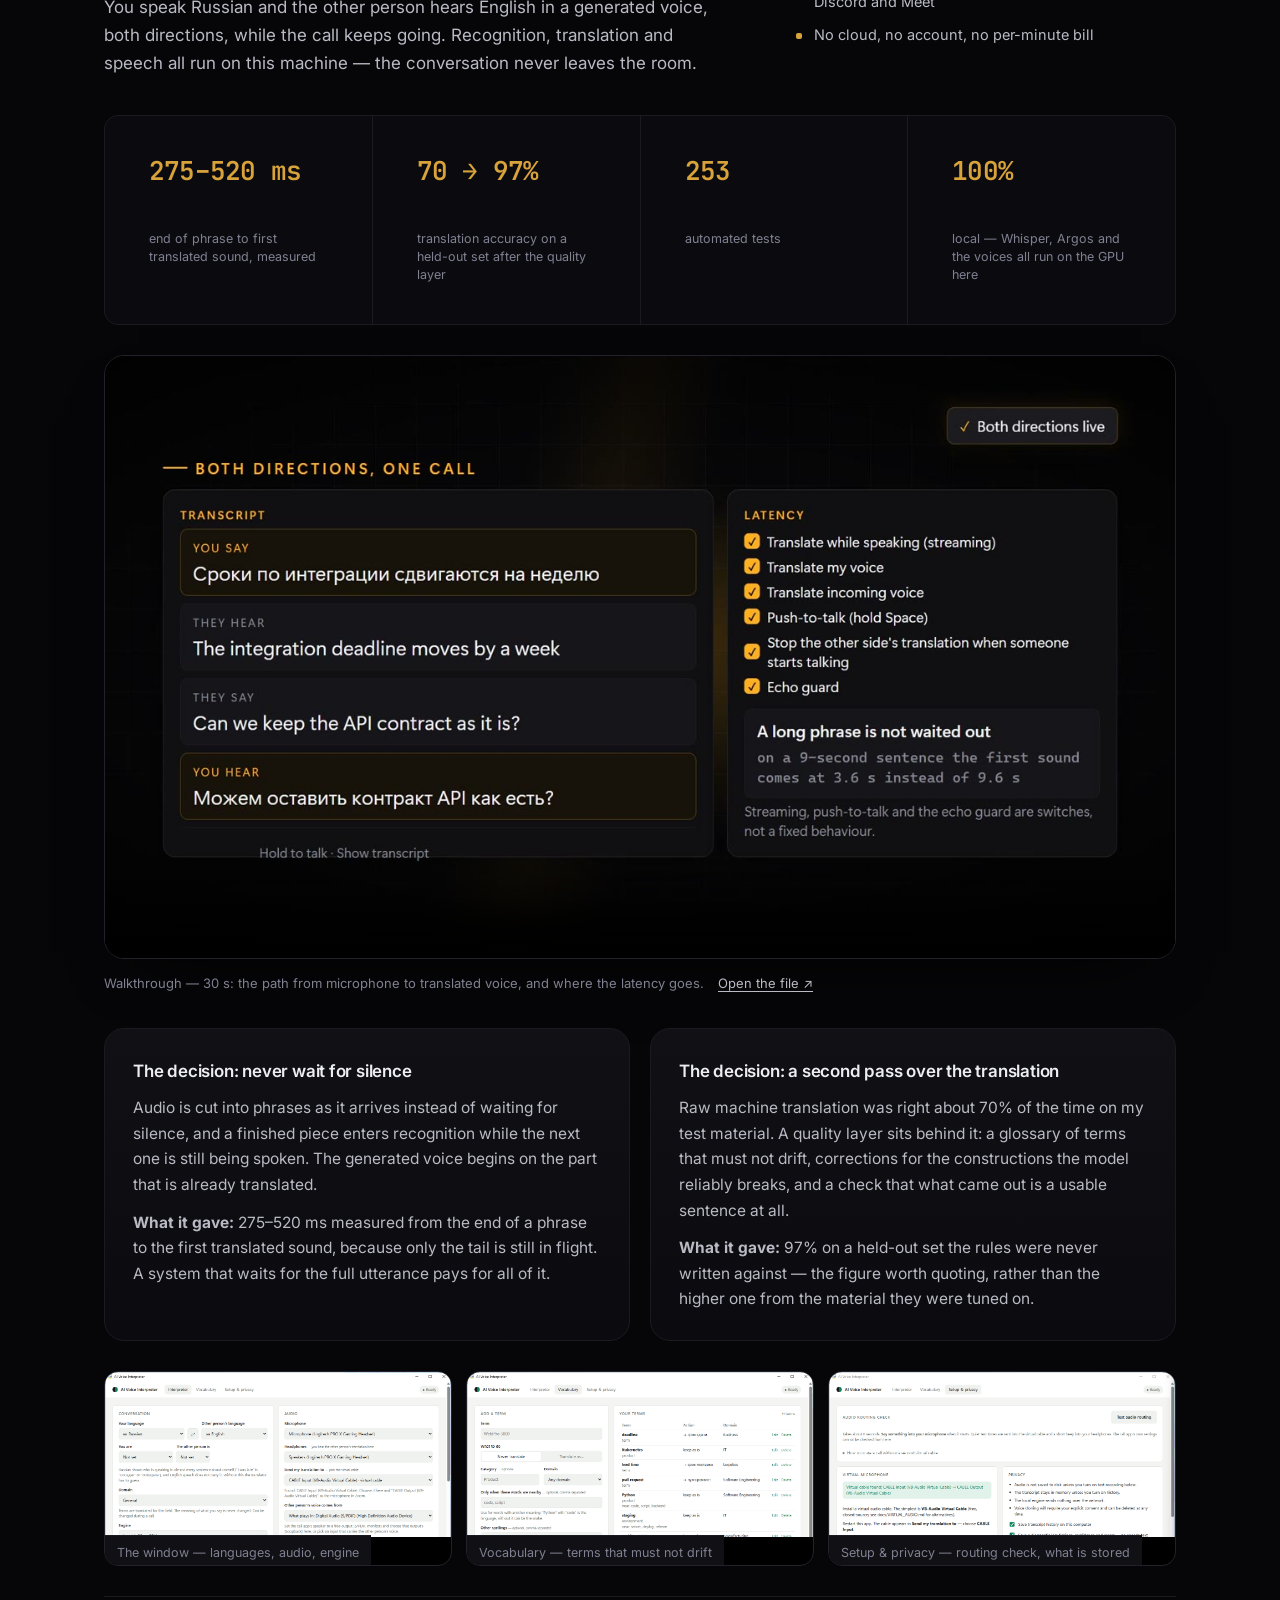
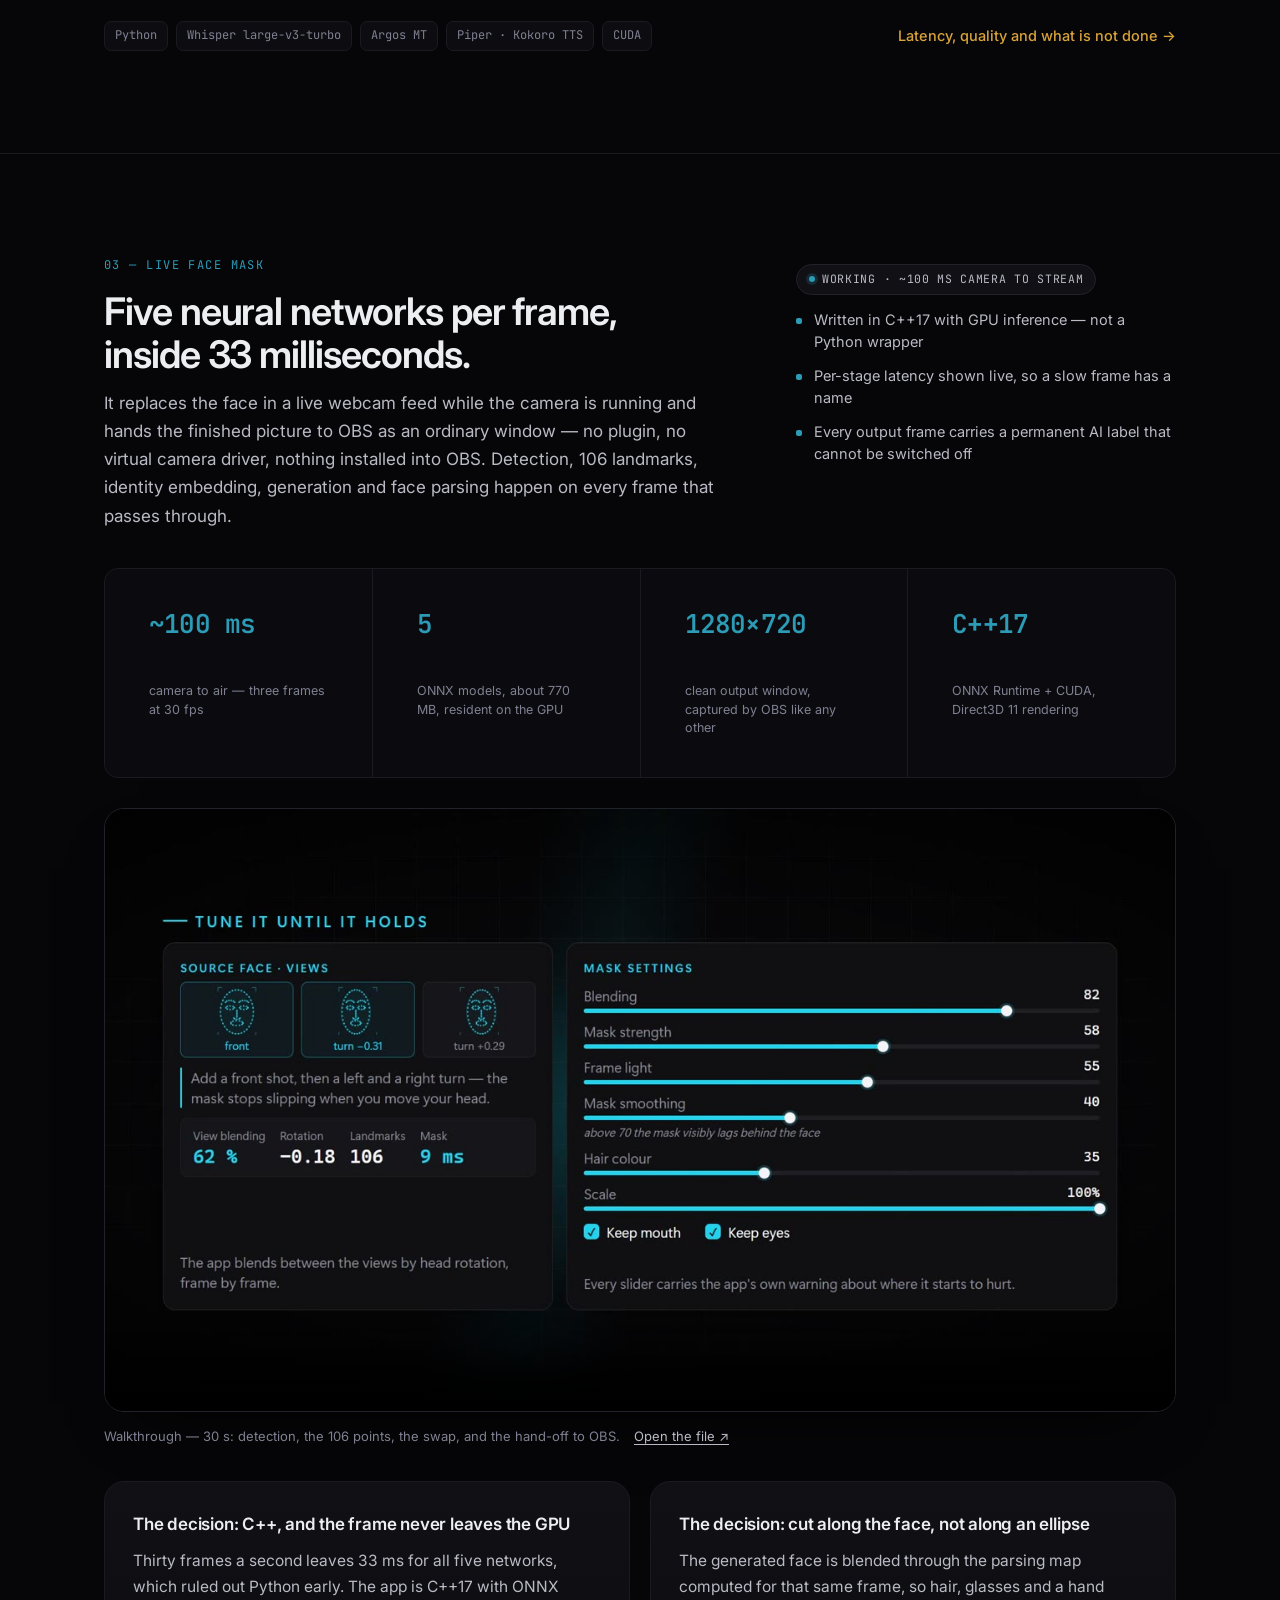
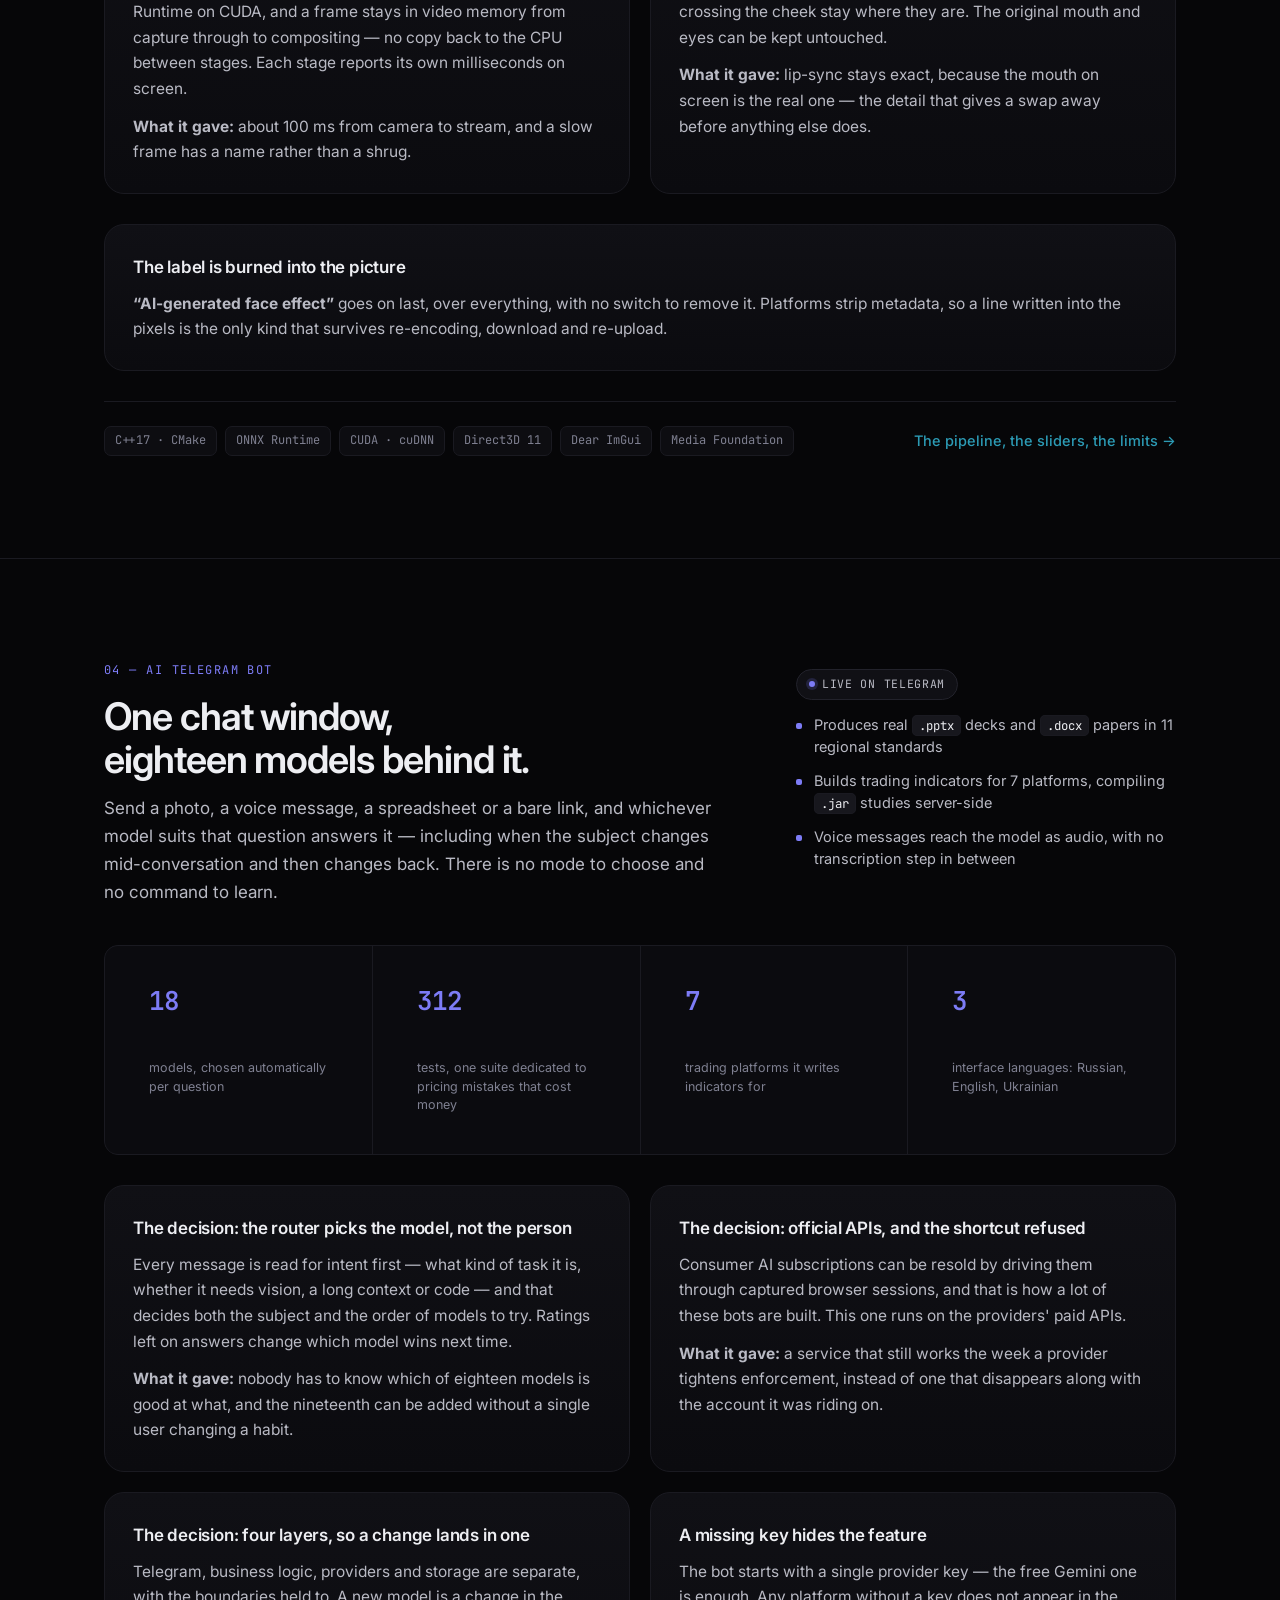
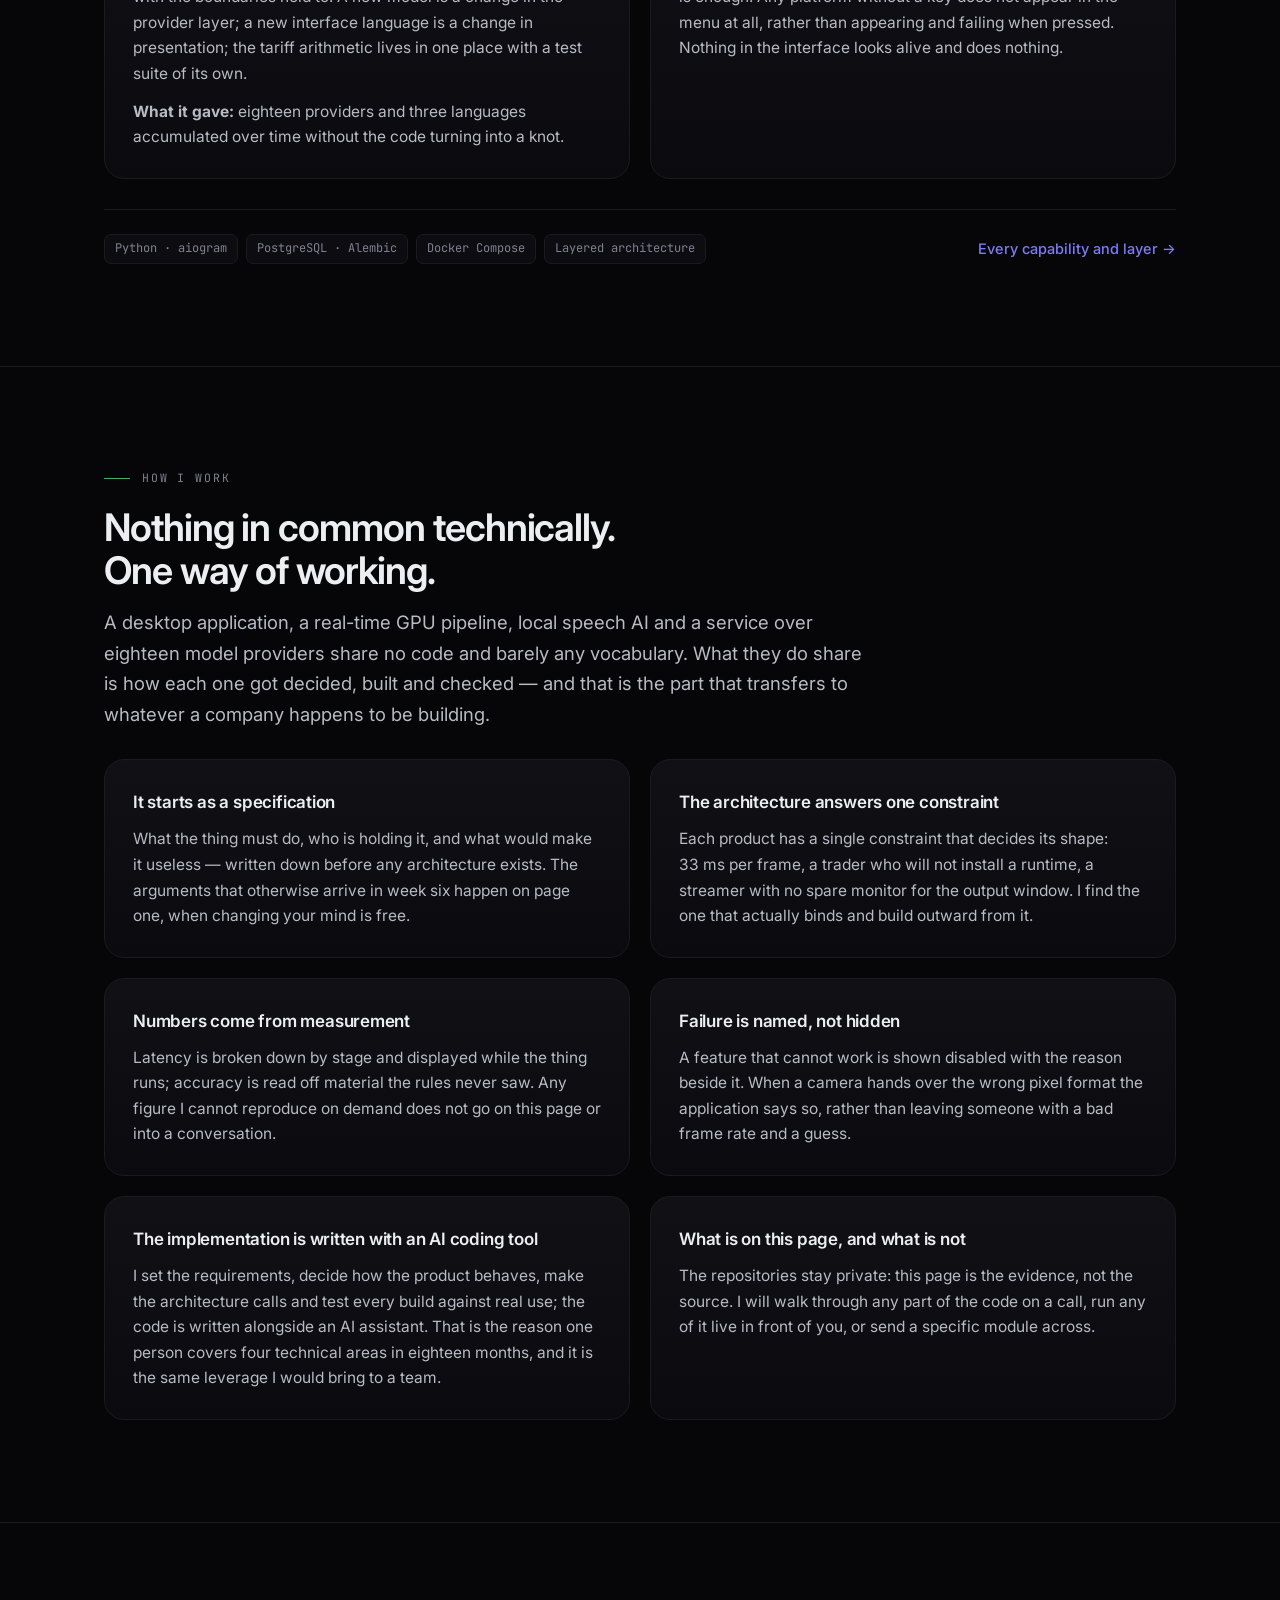
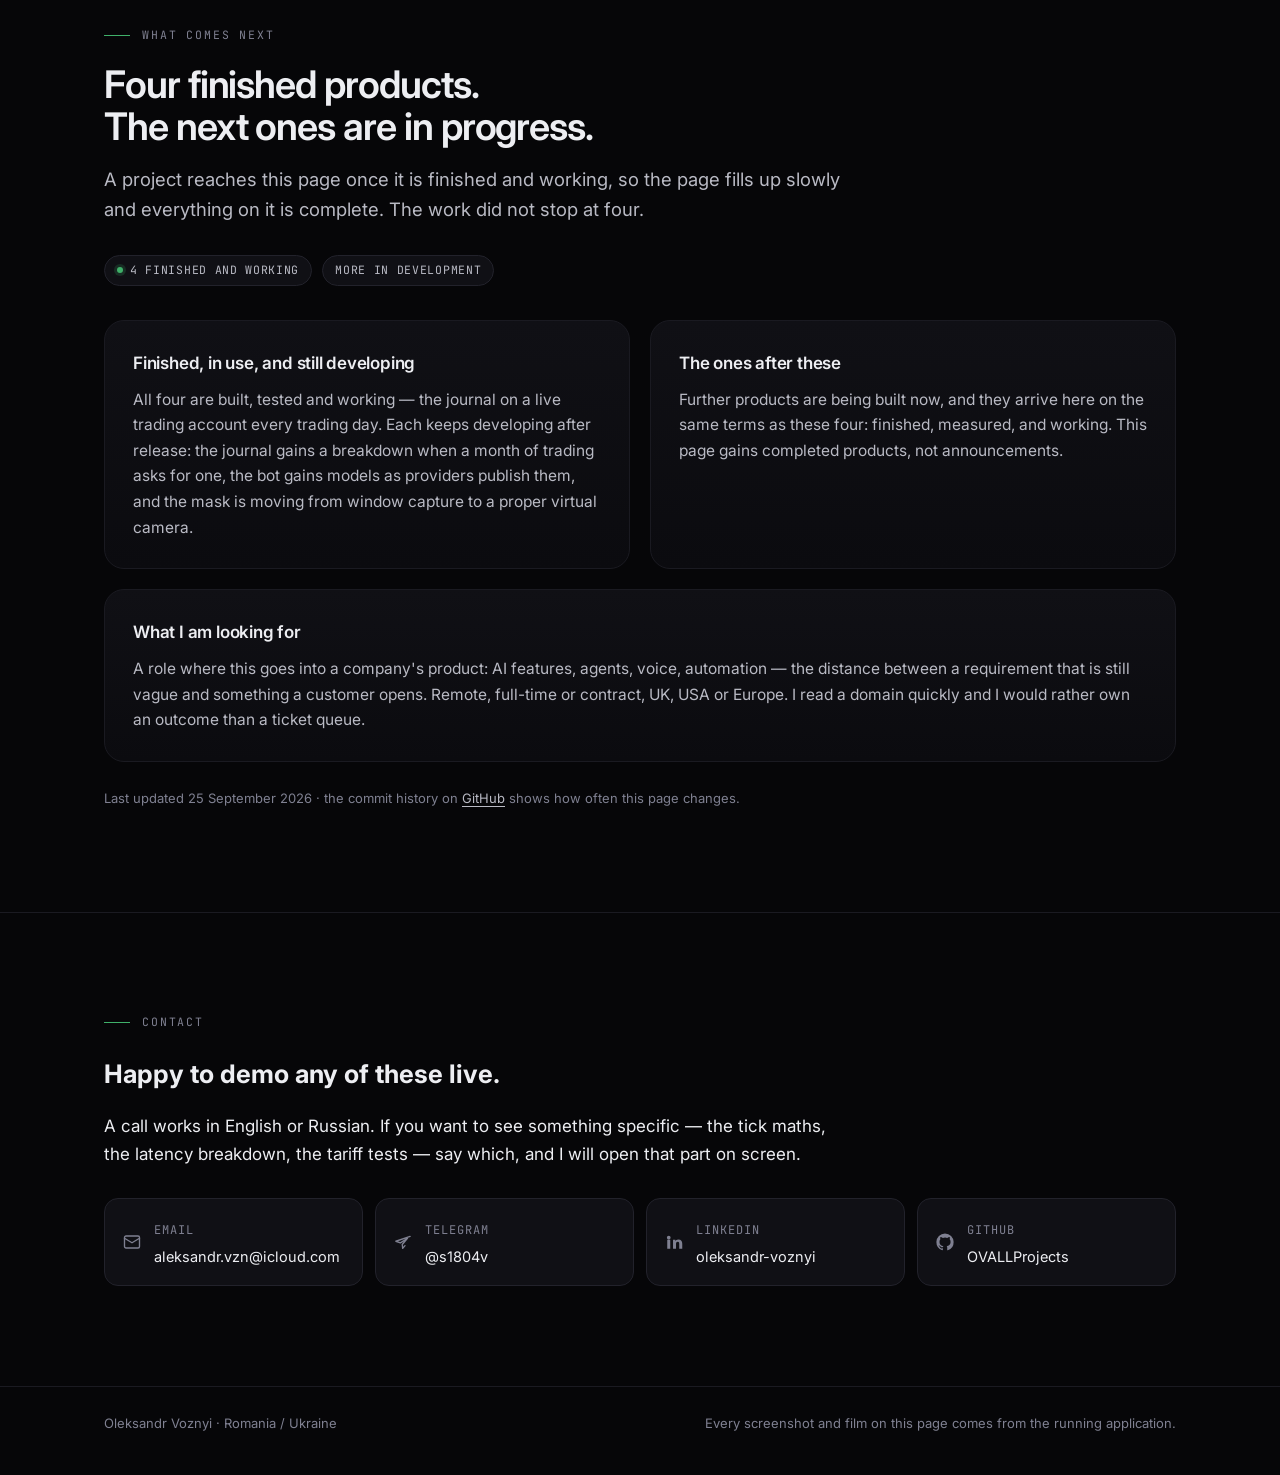
==== commit a592b57f: "Rewrite copy: decisions and what they gave, no revenue claims - Remove every claim that a project ea" ====
--- a/index.html
+++ b/index.html
@@ -4,9 +4,9 @@
 <meta charset="utf-8">
 <meta name="viewport" content="width=device-width, initial-scale=1">
 <title>Oleksandr Voznyi — AI Product Developer, Solutions Engineer, Automation Specialist</title>
-<meta name="description" content="Four AI products that run in production: a futures trading journal, a real-time speech-to-speech interpreter, live face replacement for streaming, and a multi-model Telegram assistant.">
+<meta name="description" content="Four finished AI products, all of them working: a futures trading journal, a real-time speech-to-speech interpreter, live face replacement for streaming, and a multi-model Telegram assistant.">
 <meta property="og:title" content="Oleksandr Voznyi — AI Product Developer">
-<meta property="og:description" content="Four AI products that run in production. Films, screenshots and walkthroughs from the running apps.">
+<meta property="og:description" content="Four finished AI products, all of them working. Films, screenshots and walkthroughs from the running apps.">
 <meta property="og:type" content="website">
 <meta property="og:image" content="media/poster/trade-journal.jpg">
 <meta name="theme-color" content="#060608">
@@ -40,12 +40,12 @@
       <b>AI Automation Specialist</b>
     </p>
     <p class="lede">
-      Four products so far. One runs on a <strong>live trading account</strong> every day, one has
-      <strong>paying subscribers</strong>, one puts a replaced face on a live stream in
-      <strong>~100&nbsp;ms</strong>, and one translates a conversation faster than the other person
-      can finish a sentence. Every film and screenshot on this page comes from the running
-      application — nothing here is a mockup. <strong>More products are already in
-      development</strong>.
+      Four projects in the last year and a half, alone, in four different technical areas —
+      specification, architecture, implementation. One runs on a <strong>live trading
+      account</strong> every day, one starts translating <strong>before the speaker finishes the
+      sentence</strong>, one replaces a face on a live stream in <strong>~100&nbsp;ms</strong>, one
+      puts <strong>18 models</strong> behind a single chat window. All four are finished and
+      working — every film and screenshot on this page comes from the running application.
     </p>
     <div class="meta">
       <span class="pill"><span class="dot"></span>Available now</span>
@@ -71,7 +71,7 @@
 
 <div class="strip">
   <div class="wrap">
-    <div class="cell"><div class="n">4</div><div class="k">products running,<br>not prototypes</div></div>
+    <div class="cell"><div class="n">4</div><div class="k">finished products,<br>all of them working</div></div>
     <div class="cell"><div class="n">565</div><div class="k">automated tests<br>across two of them</div></div>
     <div class="cell"><div class="n">18</div><div class="k">AI models behind<br>one chat window</div></div>
     <div class="cell"><div class="n">275 ms</div><div class="k">fastest measured<br>speech-to-speech</div></div>
@@ -86,9 +86,9 @@
         <div class="p-num">01 — TRADING JOURNAL</div>
         <h2>A futures journal that survives<br>changing the instrument.</h2>
         <p class="p-sub">
-          Every trade is stored as a distance in ticks, not as a number of dollars. Switch the
-          contract or the size, and the money, the R-multiples and every statistic recalculate
-          themselves — instead of quietly becoming wrong, the way a spreadsheet does.
+          A desktop journal for futures trading: log the trade, read the month back, find out which
+          setup actually pays for itself. Six analytic views over one database, and a year of
+          history that stays correct when the instrument underneath it changes.
         </p>
       </div>
       <aside class="p-aside">
@@ -118,6 +118,26 @@
       <a href="media/video/trade-journal.mp4">Open the file ↗</a>
     </p>
 
+    <div class="cols" style="margin-bottom:30px">
+      <div class="card">
+        <h3>The decision: store distance, not money</h3>
+        <p>A trade is saved as a distance in ticks plus the instrument it was taken on. Dollars,
+        R-multiples and every statistic are derived at read time from that instrument's tick value
+        and commission.</p>
+        <p><strong>What it gave:</strong> change the contract or the position size and the whole
+        history recalculates itself. A spreadsheet keeps showing the old figures and never mentions
+        it.</p>
+      </div>
+      <div class="card">
+        <h3>The decision: one file, nothing installed</h3>
+        <p>The interface is HTML drawn by WebView2, which Windows already has. The logic underneath
+        is the Python standard library and SQLite — no framework, no third-party package.</p>
+        <p><strong>What it gave:</strong> the journal ships as a single 13.6&nbsp;MB executable. It
+        opens on a machine with nothing prepared, and there is no dependency to repair a year
+        later.</p>
+      </div>
+    </div>
+
     <div class="shots">
       <a href="media/trade-journal/01-month-en.png"><img src="media/trade-journal/01-month-en.png" alt="Month view with calendar, equity curve and statistics" loading="lazy"><span class="lbl">Month — calendar, curve, profile</span></a>
       <a href="media/trade-journal/02-all-time-en.png"><img src="media/trade-journal/02-all-time-en.png" alt="All-time view across 361 trades" loading="lazy"><span class="lbl">All time — 361 trades, 200 days</span></a>
@@ -142,13 +162,13 @@
         <p class="p-sub">
           You speak Russian and the other person hears English in a generated voice, both
           directions, while the call keeps going. Recognition, translation and speech all run on
-          the machine — the conversation never leaves the room.
+          this machine — the conversation never leaves the room.
         </p>
       </div>
       <aside class="p-aside">
-        <span class="pill"><span class="dot"></span>Core done · 253 tests</span>
+        <span class="pill"><span class="dot"></span>Working · 253 tests</span>
         <ul class="p-facts">
-          <li>Streaming mode starts translating before the speaker has finished</li>
+          <li>Push-to-talk, mute and an echo guard, so it survives a real conversation</li>
           <li>Appears as an ordinary microphone inside Zoom, Discord and Meet</li>
           <li>No cloud, no account, no per-minute bill</li>
         </ul>
@@ -172,6 +192,28 @@
       <a href="media/video/voice-interpreter.mp4">Open the file ↗</a>
     </p>
 
+    <div class="cols" style="margin-bottom:30px">
+      <div class="card">
+        <h3>The decision: never wait for silence</h3>
+        <p>Audio is cut into phrases as it arrives instead of waiting for silence, and a finished
+        piece enters recognition while the next one is still being spoken. The generated voice
+        begins on the part that is already translated.</p>
+        <p><strong>What it gave:</strong> 275–520&nbsp;ms measured from the end of a phrase to the
+        first translated sound, because only the tail is still in flight. A system that waits for
+        the full utterance pays for all of it.</p>
+      </div>
+      <div class="card">
+        <h3>The decision: a second pass over the translation</h3>
+        <p>Raw machine translation was right about 70% of the time on my test material. A quality
+        layer sits behind it: a glossary of terms that must not drift, corrections for the
+        constructions the model reliably breaks, and a check that what came out is a usable
+        sentence at all.</p>
+        <p><strong>What it gave:</strong> 97% on a held-out set the rules were never written
+        against — the figure worth quoting, rather than the higher one from the material they were
+        tuned on.</p>
+      </div>
+    </div>
+
     <div class="shots">
       <a href="media/ai-voice-interpreter/01-window.png"><img src="media/ai-voice-interpreter/01-window.png" alt="The interpreter window with languages, audio devices and engine" loading="lazy"><span class="lbl">The window — languages, audio, engine</span></a>
       <a href="media/ai-voice-interpreter/02-vocabulary.png"><img src="media/ai-voice-interpreter/02-vocabulary.png" alt="Vocabulary tab with terms kept as-is and terms translated a fixed way" loading="lazy"><span class="lbl">Vocabulary — terms that must not drift</span></a>
@@ -193,9 +235,10 @@
         <div class="p-num">03 — LIVE FACE MASK</div>
         <h2>Five neural networks per frame,<br>inside 33 milliseconds.</h2>
         <p class="p-sub">
-          Detection, 106 landmarks, identity embedding, generation and face parsing all run on
-          every single frame of the webcam feed, and the result goes straight into OBS as a clean
-          window. No plugin, no virtual camera driver, nothing to install into OBS.
+          It replaces the face in a live webcam feed while the camera is running and hands the
+          finished picture to OBS as an ordinary window — no plugin, no virtual camera driver,
+          nothing installed into OBS. Detection, 106 landmarks, identity embedding, generation and
+          face parsing happen on every frame that passes through.
         </p>
       </div>
       <aside class="p-aside">
@@ -225,12 +268,32 @@
       <a href="media/video/live-face-mask.mp4">Open the file ↗</a>
     </p>
 
+    <div class="cols" style="margin-bottom:30px">
+      <div class="card">
+        <h3>The decision: C++, and the frame never leaves the GPU</h3>
+        <p>Thirty frames a second leaves 33&nbsp;ms for all five networks, which ruled out Python
+        early. The app is C++17 with ONNX Runtime on CUDA, and a frame stays in video memory from
+        capture through to compositing — no copy back to the CPU between stages. Each stage reports
+        its own milliseconds on screen.</p>
+        <p><strong>What it gave:</strong> about 100&nbsp;ms from camera to stream, and a slow frame
+        has a name rather than a shrug.</p>
+      </div>
+      <div class="card">
+        <h3>The decision: cut along the face, not along an ellipse</h3>
+        <p>The generated face is blended through the parsing map computed for that same frame, so
+        hair, glasses and a hand crossing the cheek stay where they are. The original mouth and eyes
+        can be kept untouched.</p>
+        <p><strong>What it gave:</strong> lip-sync stays exact, because the mouth on screen is the
+        real one — the detail that gives a swap away before anything else does.</p>
+      </div>
+    </div>
+
     <div class="card" style="margin-bottom:30px">
-      <h3>The watermark is not a setting</h3>
+      <h3>The label is burned into the picture</h3>
       <p>
-        <strong>“AI-generated face effect”</strong> is burned into every output frame and there is
-        no option to remove it. A face swap that hides what it is would be a different tool for a
-        different purpose, and I did not want to build that one.
+        <strong>“AI-generated face effect”</strong> goes on last, over everything, with no switch
+        to remove it. Platforms strip metadata, so a line written into the pixels is the only kind
+        that survives re-encoding, download and re-upload.
       </p>
     </div>
 
@@ -249,17 +312,17 @@
         <div class="p-num">04 — AI TELEGRAM BOT</div>
         <h2>One chat window,<br>eighteen models behind it.</h2>
         <p class="p-sub">
-          You do not pick a specialisation and you do not learn commands. Send a photo, a voice
-          message, a spreadsheet or a link, and the right model gets the job — including when the
-          subject changes mid-conversation and back again.
+          Send a photo, a voice message, a spreadsheet or a bare link, and whichever model suits
+          that question answers it — including when the subject changes mid-conversation and then
+          changes back. There is no mode to choose and no command to learn.
         </p>
       </div>
       <aside class="p-aside">
-        <span class="pill"><span class="dot"></span>In production · paying users</span>
+        <span class="pill"><span class="dot"></span>Live on Telegram</span>
         <ul class="p-facts">
           <li>Produces real <code>.pptx</code> decks and <code>.docx</code> papers in 11 regional standards</li>
           <li>Builds trading indicators for 7 platforms, compiling <code>.jar</code> studies server-side</li>
-          <li>Official provider APIs only — no cookies, no session tokens, nothing that can get an account banned</li>
+          <li>Voice messages reach the model as audio, with no transcription step in between</li>
         </ul>
       </aside>
     </div>
@@ -271,18 +334,39 @@
       <div><div class="n">3</div><div class="k">interface languages: Russian, English, Ukrainian</div></div>
     </div>
 
+    <div class="cols" style="margin-bottom:20px">
+      <div class="card">
+        <h3>The decision: the router picks the model, not the person</h3>
+        <p>Every message is read for intent first — what kind of task it is, whether it needs
+        vision, a long context or code — and that decides both the subject and the order of models
+        to try. Ratings left on answers change which model wins next time.</p>
+        <p><strong>What it gave:</strong> nobody has to know which of eighteen models is good at
+        what, and the nineteenth can be added without a single user changing a habit.</p>
+      </div>
+      <div class="card">
+        <h3>The decision: official APIs, and the shortcut refused</h3>
+        <p>Consumer AI subscriptions can be resold by driving them through captured browser
+        sessions, and that is how a lot of these bots are built. This one runs on the providers'
+        paid APIs.</p>
+        <p><strong>What it gave:</strong> a service that still works the week a provider tightens
+        enforcement, instead of one that disappears along with the account it was riding on.</p>
+      </div>
+    </div>
+
     <div class="cols" style="margin-bottom:30px">
       <div class="card">
-        <h3>What a user actually sends it</h3>
-        <p>Photos, screenshots and scans. Voice messages — straight to the model, with no
-        transcription step in between. Video and GIFs. PDF, docx, xlsx, csv and source files,
-        complete with their tables. A bare URL, which it reads before answering.</p>
-      </div>
-      <div class="card">
-        <h3>A missing key hides a feature</h3>
+        <h3>The decision: four layers, so a change lands in one</h3>
+        <p>Telegram, business logic, providers and storage are separate, with the boundaries held
+        to. A new model is a change in the provider layer; a new interface language is a change in
+        presentation; the tariff arithmetic lives in one place with a test suite of its own.</p>
+        <p><strong>What it gave:</strong> eighteen providers and three languages accumulated over
+        time without the code turning into a knot.</p>
+      </div>
+      <div class="card">
+        <h3>A missing key hides the feature</h3>
         <p>The bot starts with a single provider key — the free Gemini one is enough. Any platform
-        without a key simply does not appear in the menu, instead of appearing and failing. There
-        are no buttons that look alive and do nothing.</p>
+        without a key does not appear in the menu at all, rather than appearing and failing when
+        pressed. Nothing in the interface looks alive and does nothing.</p>
       </div>
     </div>
 
@@ -296,39 +380,56 @@
 <!-- ============ HOW ============ -->
 <section class="section">
   <div class="wrap">
-    <p class="eyebrow">How this was built</p>
+    <p class="eyebrow">How I work</p>
+    <h2>Nothing in common technically.<br>One way of working.</h2>
+    <p class="lede">A desktop application, a real-time GPU pipeline, local speech AI and a service
+    over eighteen model providers share no code and barely any vocabulary. What they do share is
+    how each one got decided, built and checked — and that is the part that transfers to whatever
+    a company happens to be building.</p>
+
     <div class="cols">
       <div class="card">
-        <h3>Why there is no source code here</h3>
-        <p>These are products, not exercises. Two of them earn money, one handles a live trading
-        account, and each took months. This page shows <strong>what exists and that it
-        works</strong>; the code stays private.</p>
-        <p>I will walk through any part of it in a call, demo it live, or share a specific module
-        on request.</p>
-      </div>
-      <div class="card">
-        <h3>I work with an AI assistant, and I say so</h3>
-        <p>I define the product, decide how it must behave, test every build against real use, and
-        write the implementation together with an AI coding tool. The requirements, the
-        architecture decisions, the acceptance and the bug hunting are mine; a large share of the
-        typing is not.</p>
-        <p>What that leaves me good at: turning a vague idea into a precise specification, finding
-        the case where the thing breaks, and shipping something a real person uses the next
-        morning.</p>
+        <h3>It starts as a specification</h3>
+        <p>What the thing must do, who is holding it, and what would make it useless — written down
+        before any architecture exists. The arguments that otherwise arrive in week six happen on
+        page one, when changing your mind is free.</p>
+      </div>
+      <div class="card">
+        <h3>The architecture answers one constraint</h3>
+        <p>Each product has a single constraint that decides its shape: 33&nbsp;ms per frame, a
+        trader who will not install a runtime, a streamer with no spare monitor for the output
+        window. I find the one that actually binds and build outward from it.</p>
       </div>
     </div>
 
     <div class="cols" style="margin-top:20px">
       <div class="card">
-        <h3>Nothing pretends to work</h3>
-        <p>Unavailable features are shown disabled with the reason next to them. When the camera
-        hands over the wrong pixel format, the app says exactly that instead of leaving you with a
-        low frame rate and no explanation.</p>
-      </div>
-      <div class="card">
-        <h3>The honest number, not the flattering one</h3>
-        <p>Latency is measured, not estimated. The translation quality figure quoted here is the
-        one from the held-out set — not the higher one from the set the rules were tuned on.</p>
+        <h3>Numbers come from measurement</h3>
+        <p>Latency is broken down by stage and displayed while the thing runs; accuracy is read off
+        material the rules never saw. Any figure I cannot reproduce on demand does not go on this
+        page or into a conversation.</p>
+      </div>
+      <div class="card">
+        <h3>Failure is named, not hidden</h3>
+        <p>A feature that cannot work is shown disabled with the reason beside it. When a camera
+        hands over the wrong pixel format the application says so, rather than leaving someone with
+        a bad frame rate and a guess.</p>
+      </div>
+    </div>
+
+    <div class="cols" style="margin-top:20px">
+      <div class="card">
+        <h3>The implementation is written with an AI coding tool</h3>
+        <p>I set the requirements, decide how the product behaves, make the architecture calls and
+        test every build against real use; the code is written alongside an AI assistant. That is
+        the reason one person covers four technical areas in eighteen months, and it is the same
+        leverage I would bring to a team.</p>
+      </div>
+      <div class="card">
+        <h3>What is on this page, and what is not</h3>
+        <p>The repositories stay private: this page is the evidence, not the source. I will walk
+        through any part of the code on a call, run any of it live in front of you, or send a
+        specific module across.</p>
       </div>
     </div>
   </div>
@@ -338,40 +439,34 @@
 <section class="section" id="next">
   <div class="wrap">
     <p class="eyebrow">What comes next</p>
-    <h2>Four products in production.<br>The list keeps growing.</h2>
-    <p class="lede">A project appears on this page only once someone actually uses it — which is
-    why there are four here rather than fourteen. All four are finished. What keeps growing is
-    the list, and <strong>the next products are already being built</strong>.</p>
+    <h2>Four finished products.<br>The next ones are in progress.</h2>
+    <p class="lede">A project reaches this page once it is finished and working, so the page fills
+    up slowly and everything on it is complete. The work did not stop at four.</p>
     <div class="meta">
-      <span class="pill"><span class="dot"></span>4 in production</span>
+      <span class="pill"><span class="dot"></span>4 finished and working</span>
       <span class="pill">More in development</span>
     </div>
     <div class="cols">
       <div class="card">
-        <h3>Complete, not in progress</h3>
-        <p>All four are built, tested and in real use — one on a live trading account every
-        trading day, one with paying subscribers. None of them is a prototype waiting on a final
-        feature.</p>
-      </div>
-      <div class="card">
-        <h3>Further products in development</h3>
-        <p>More are being built now, and they reach this page on the same terms as these four:
-        running, measured, and shown from the real application. The page gains finished products,
-        not announcements.</p>
-      </div>
-    </div>
-    <div class="cols" style="margin-top:20px">
-      <div class="card">
-        <h3>Development continues after release</h3>
-        <p>Products that are used keep growing. The journal gains a new breakdown when a month
-        of trading calls for one; the bot gains models as providers release them.</p>
-      </div>
-      <div class="card">
-        <h3>Where this is heading</h3>
-        <p>The next products are built the same way: a precise specification, measured results
-        and a real user at the end of it. I am looking for a role where that pace goes into a
-        company's product rather than only my own.</p>
-      </div>
+        <h3>Finished, in use, and still developing</h3>
+        <p>All four are built, tested and working — the journal on a live trading account every
+        trading day. Each keeps developing after release: the journal
+        gains a breakdown when a month of trading asks for one, the bot gains models as providers
+        publish them, and the mask is moving from window capture to a proper virtual camera.</p>
+      </div>
+      <div class="card">
+        <h3>The ones after these</h3>
+        <p>Further products are being built now, and they arrive here on the same terms as these
+        four: finished, measured, and working. This page gains completed products, not
+        announcements.</p>
+      </div>
+    </div>
+    <div class="card" style="margin-top:20px">
+      <h3>What I am looking for</h3>
+      <p>A role where this goes into a company's product: AI features, agents, voice, automation —
+      the distance between a requirement that is still vague and something a customer opens.
+      Remote, full-time or contract, UK, USA or Europe. I read a domain quickly and I would rather
+      own an outcome than a ticket queue.</p>
     </div>
     <p class="note">Last updated 25 September 2026 · the commit history on
     <a href="https://github.com/OVALLProjects/portfolio">GitHub</a> shows how often this page
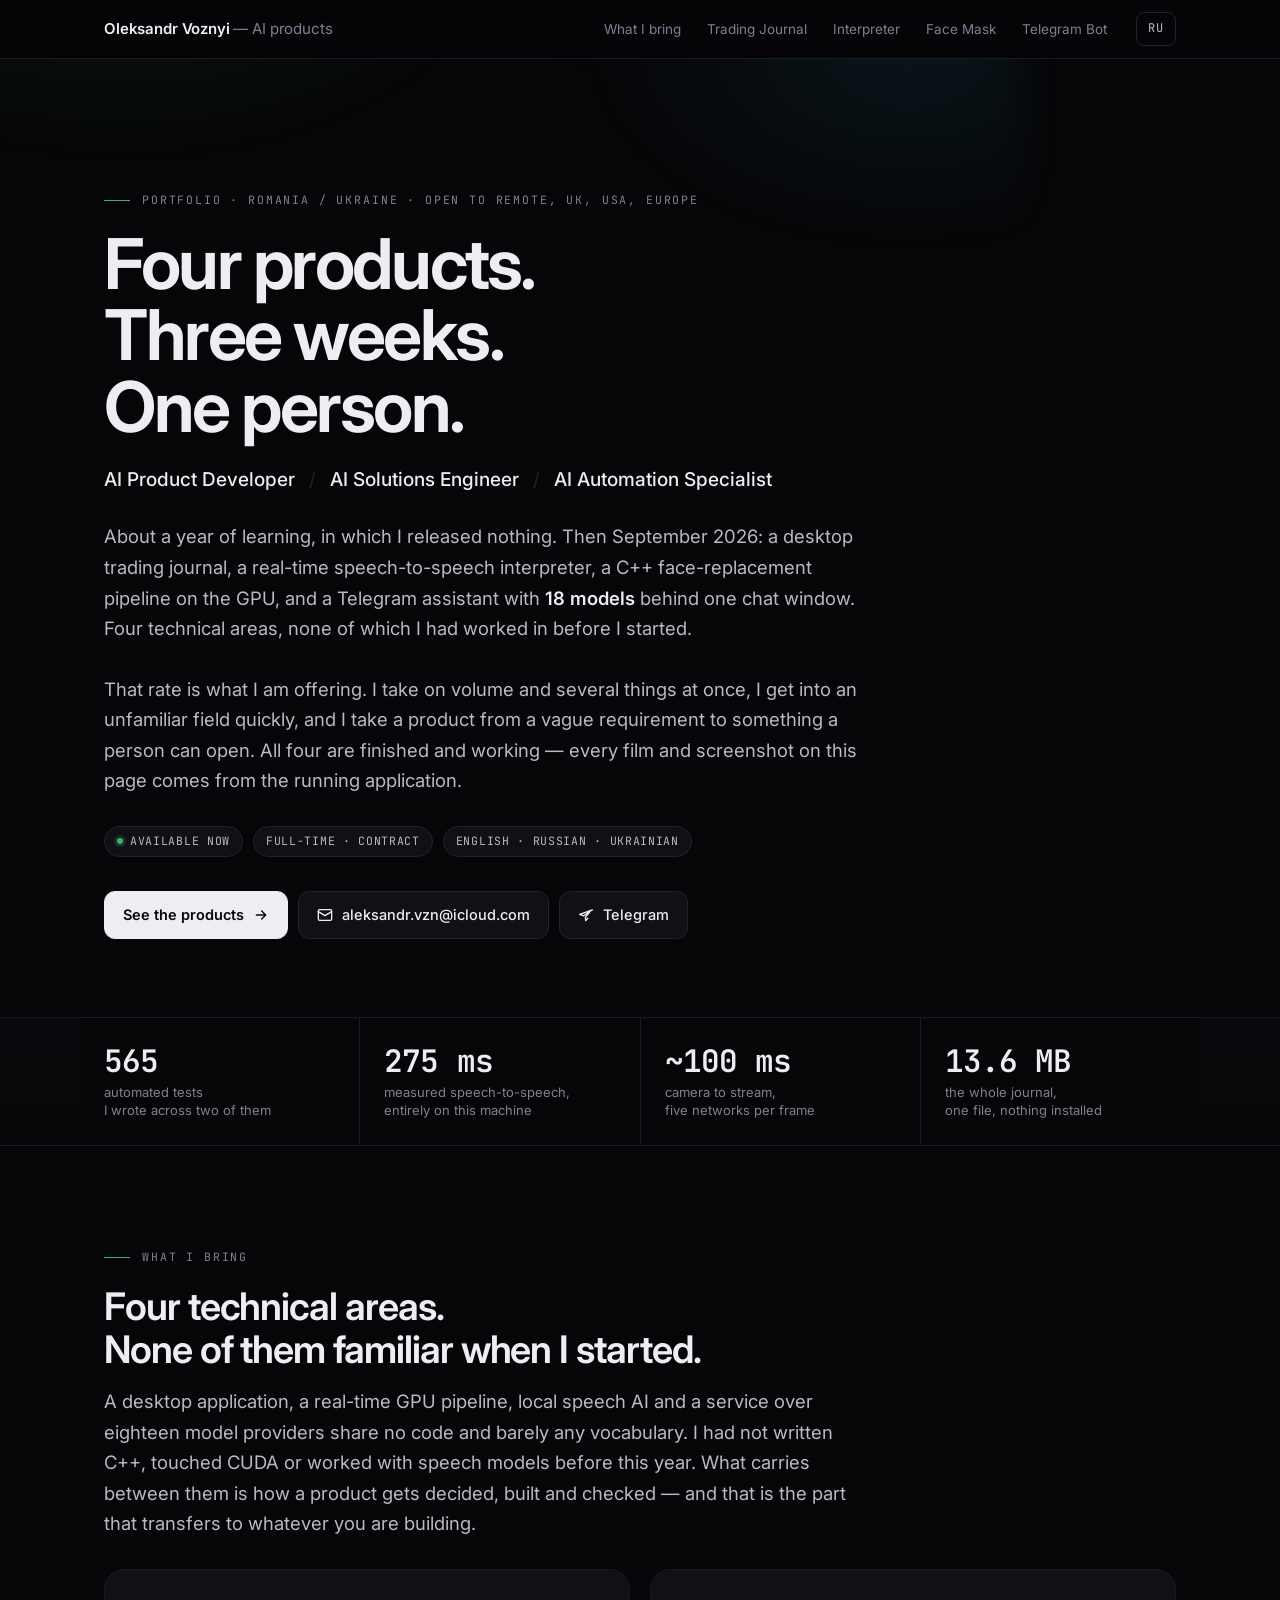
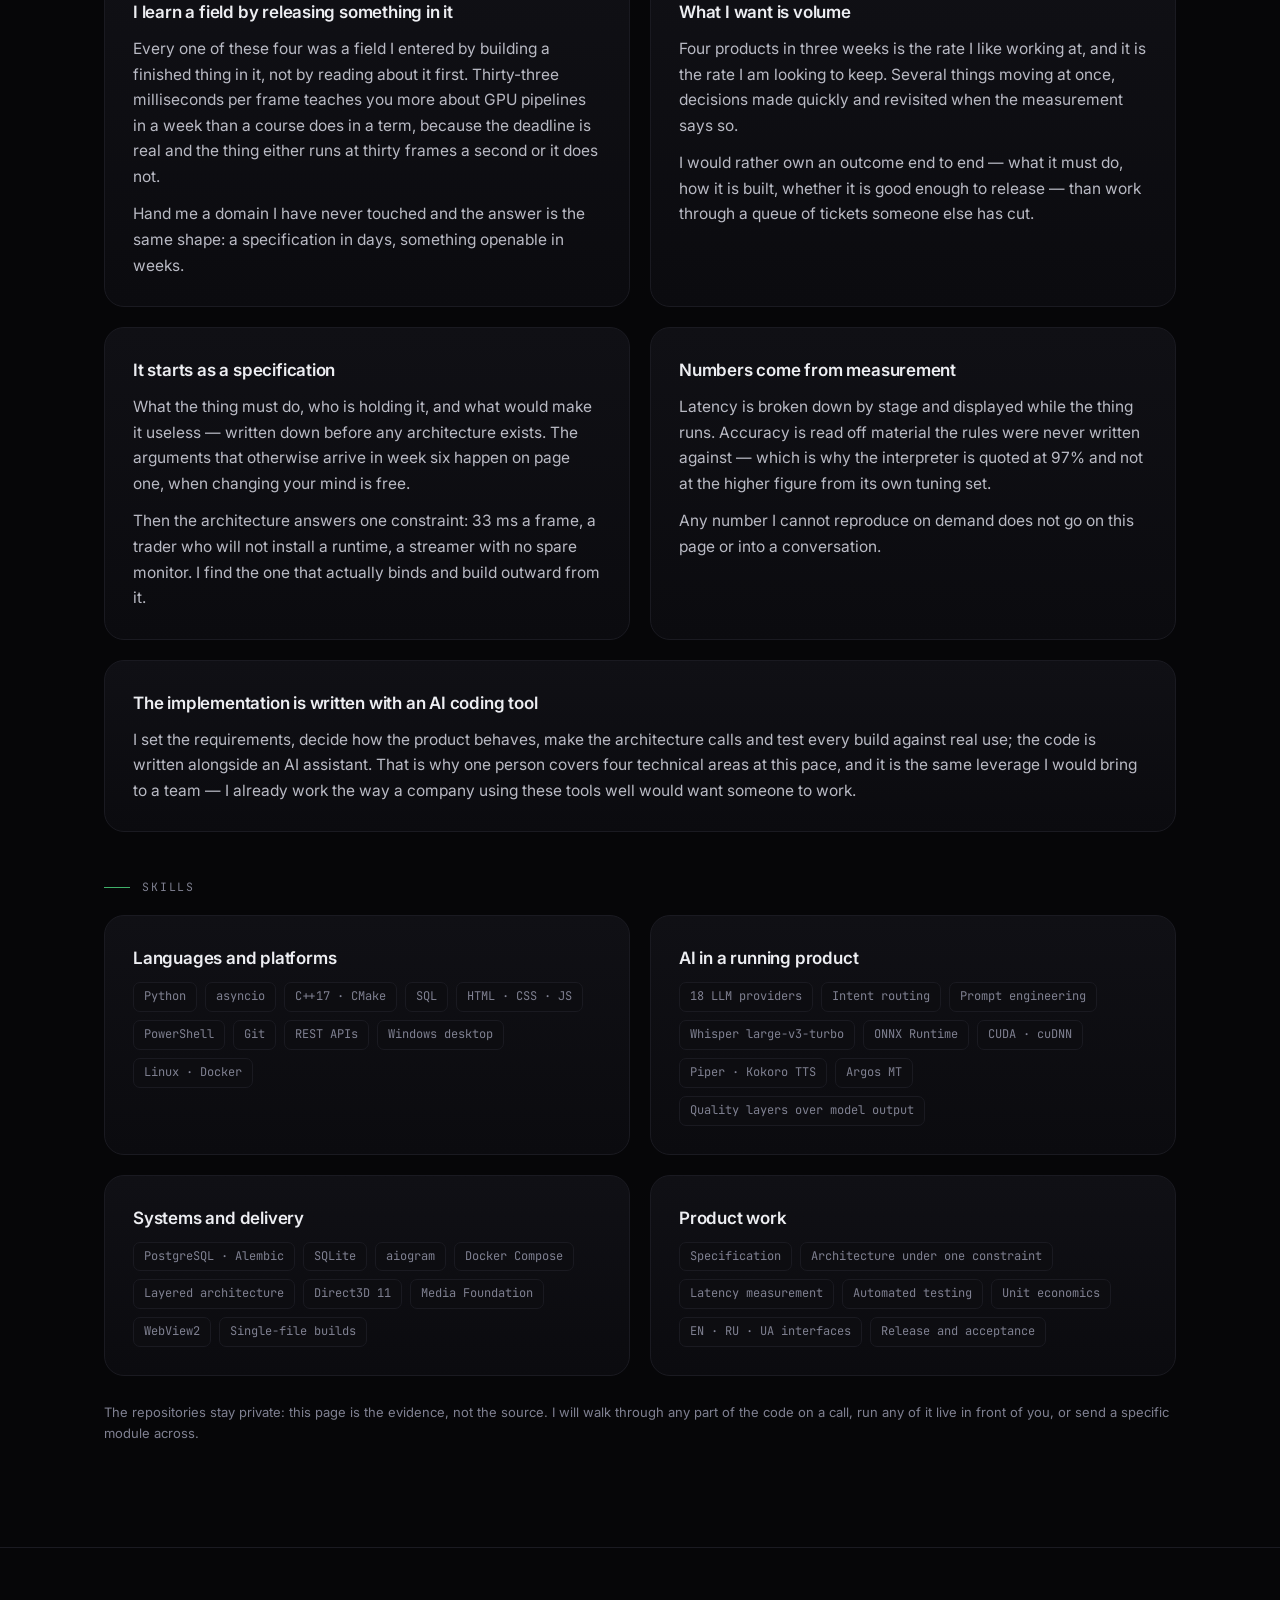
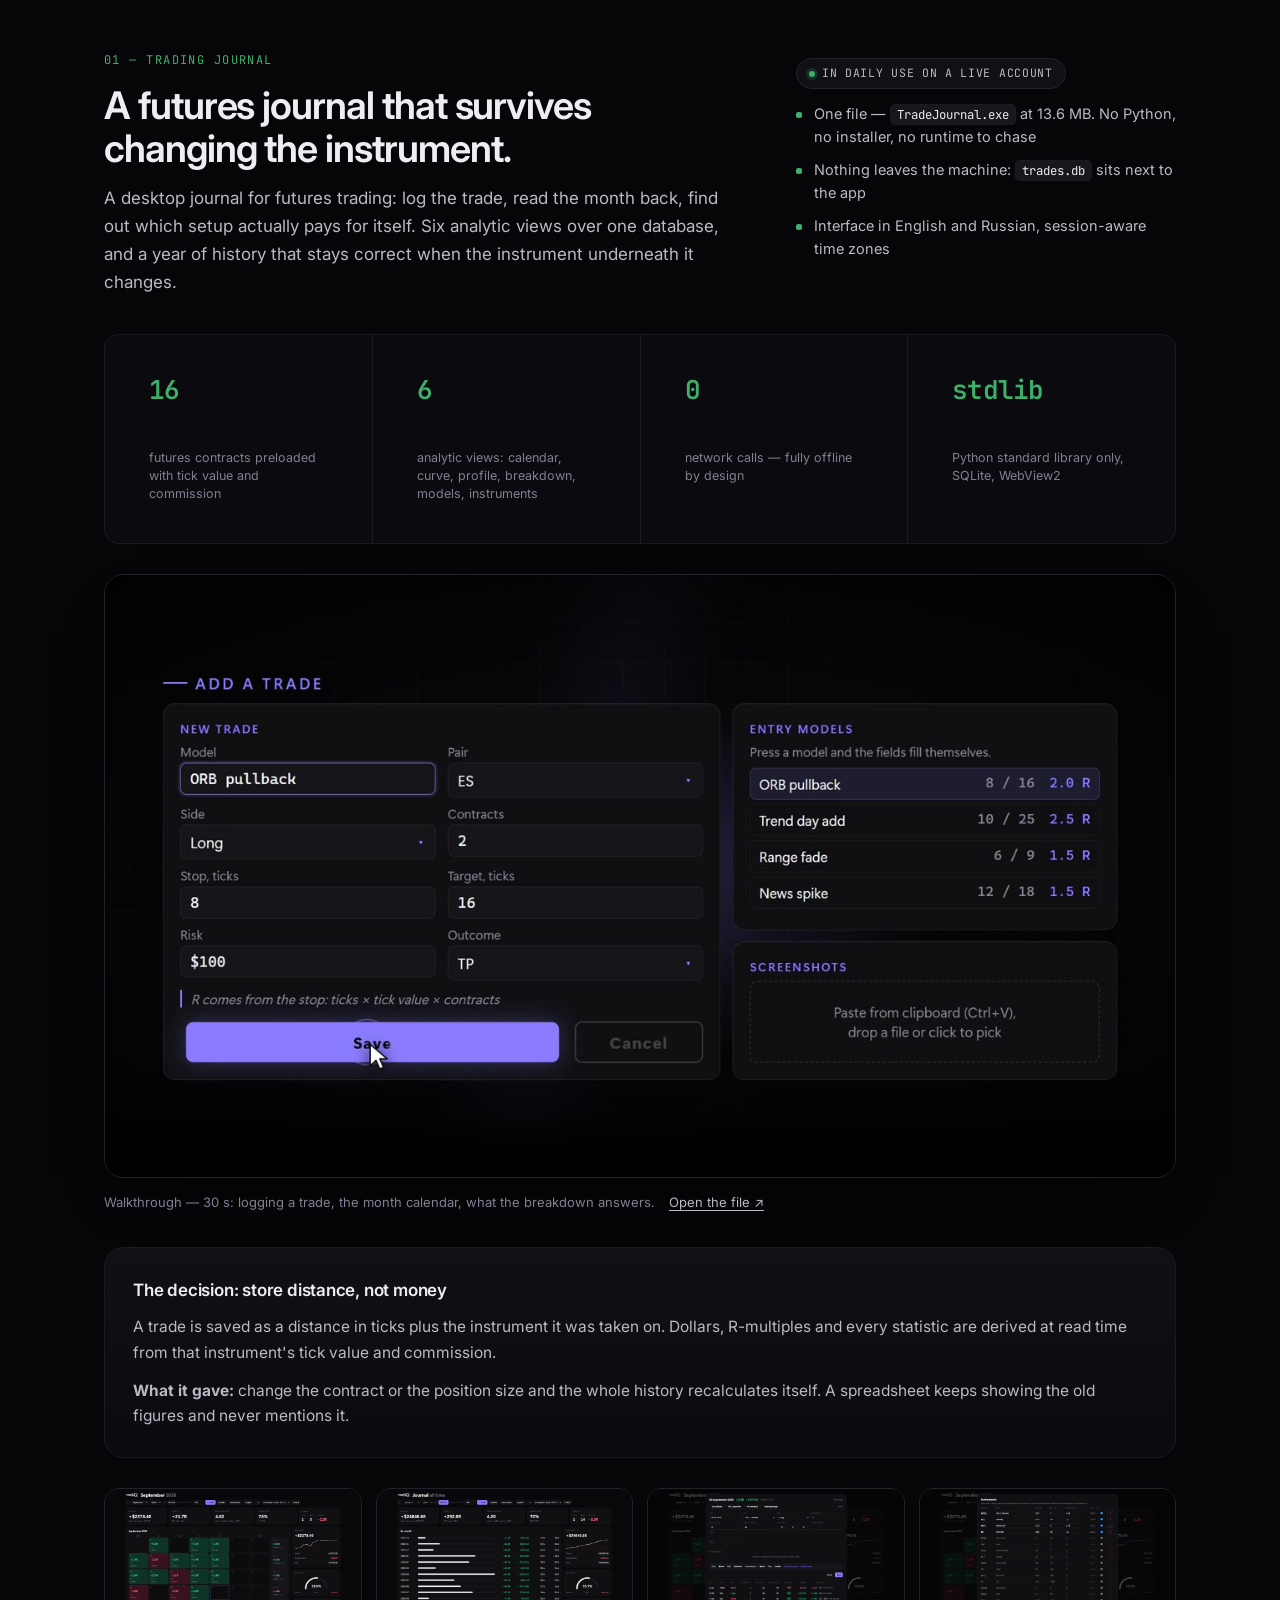
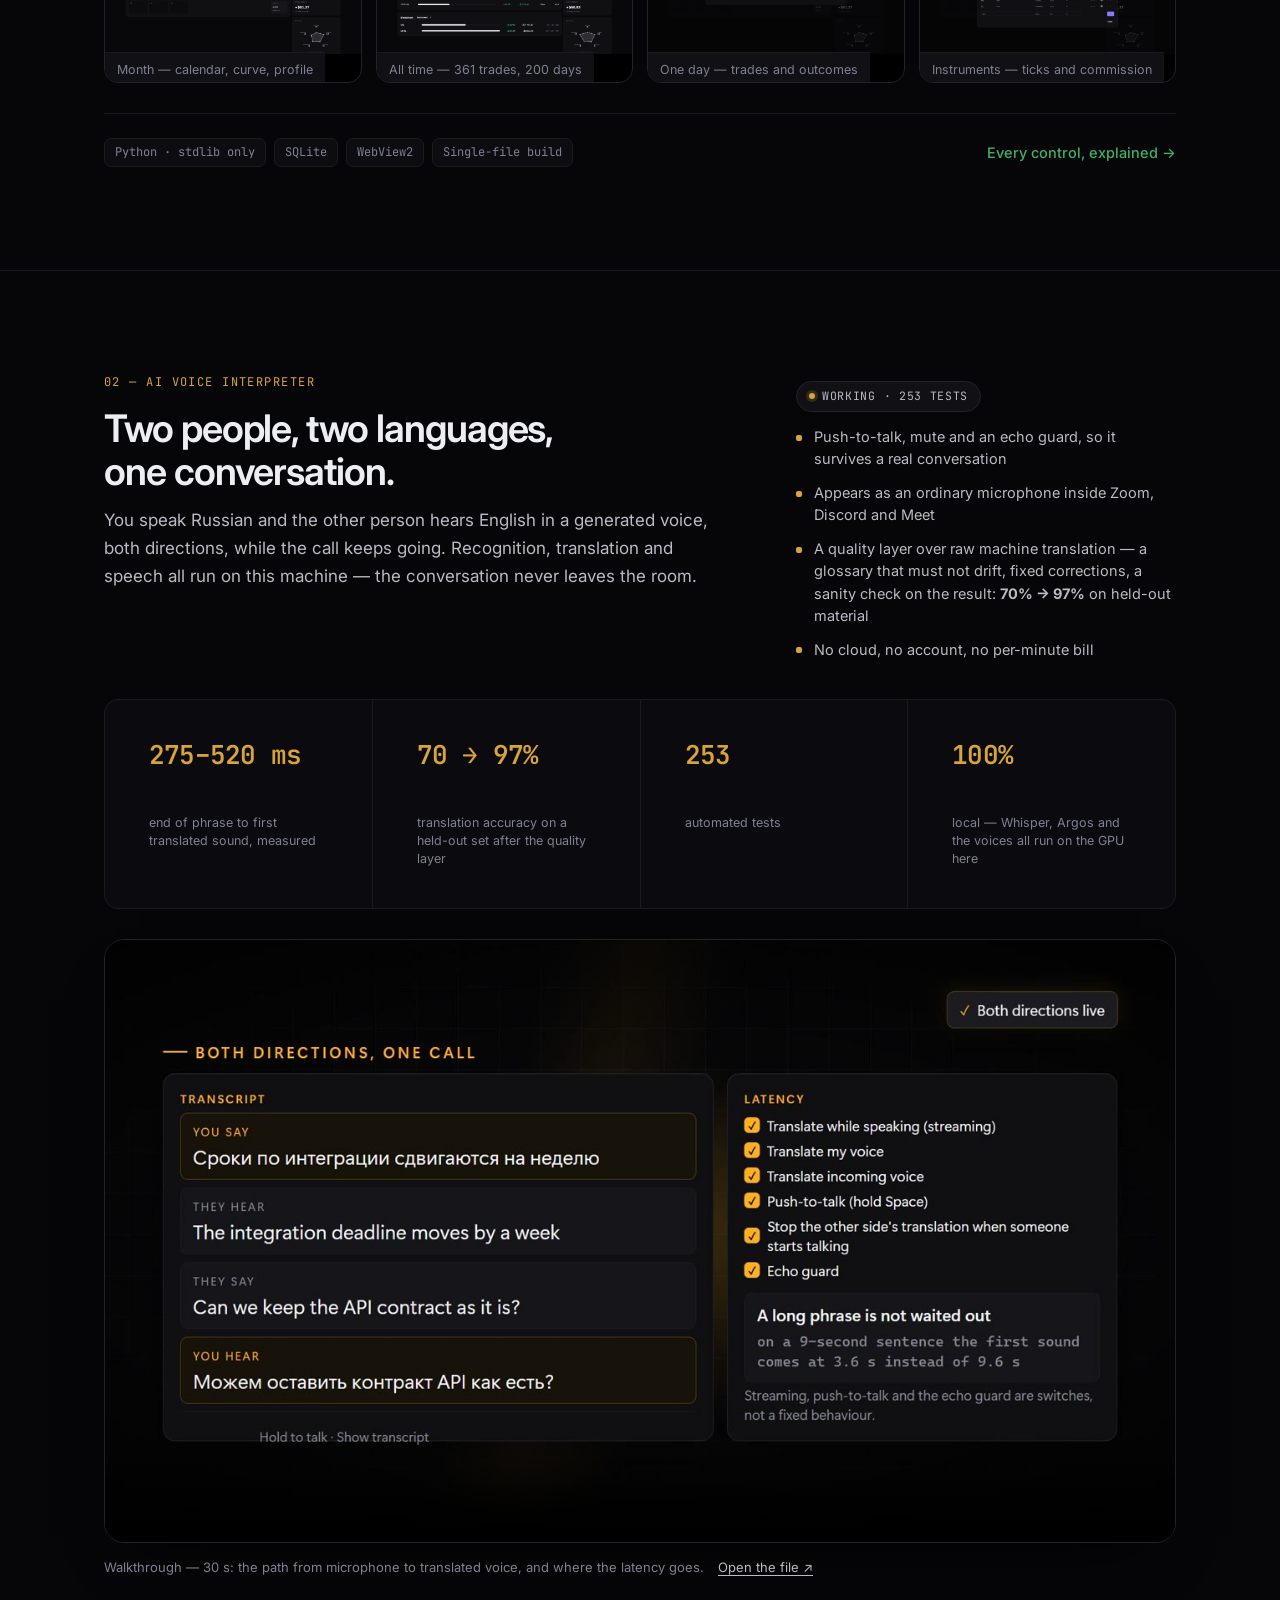
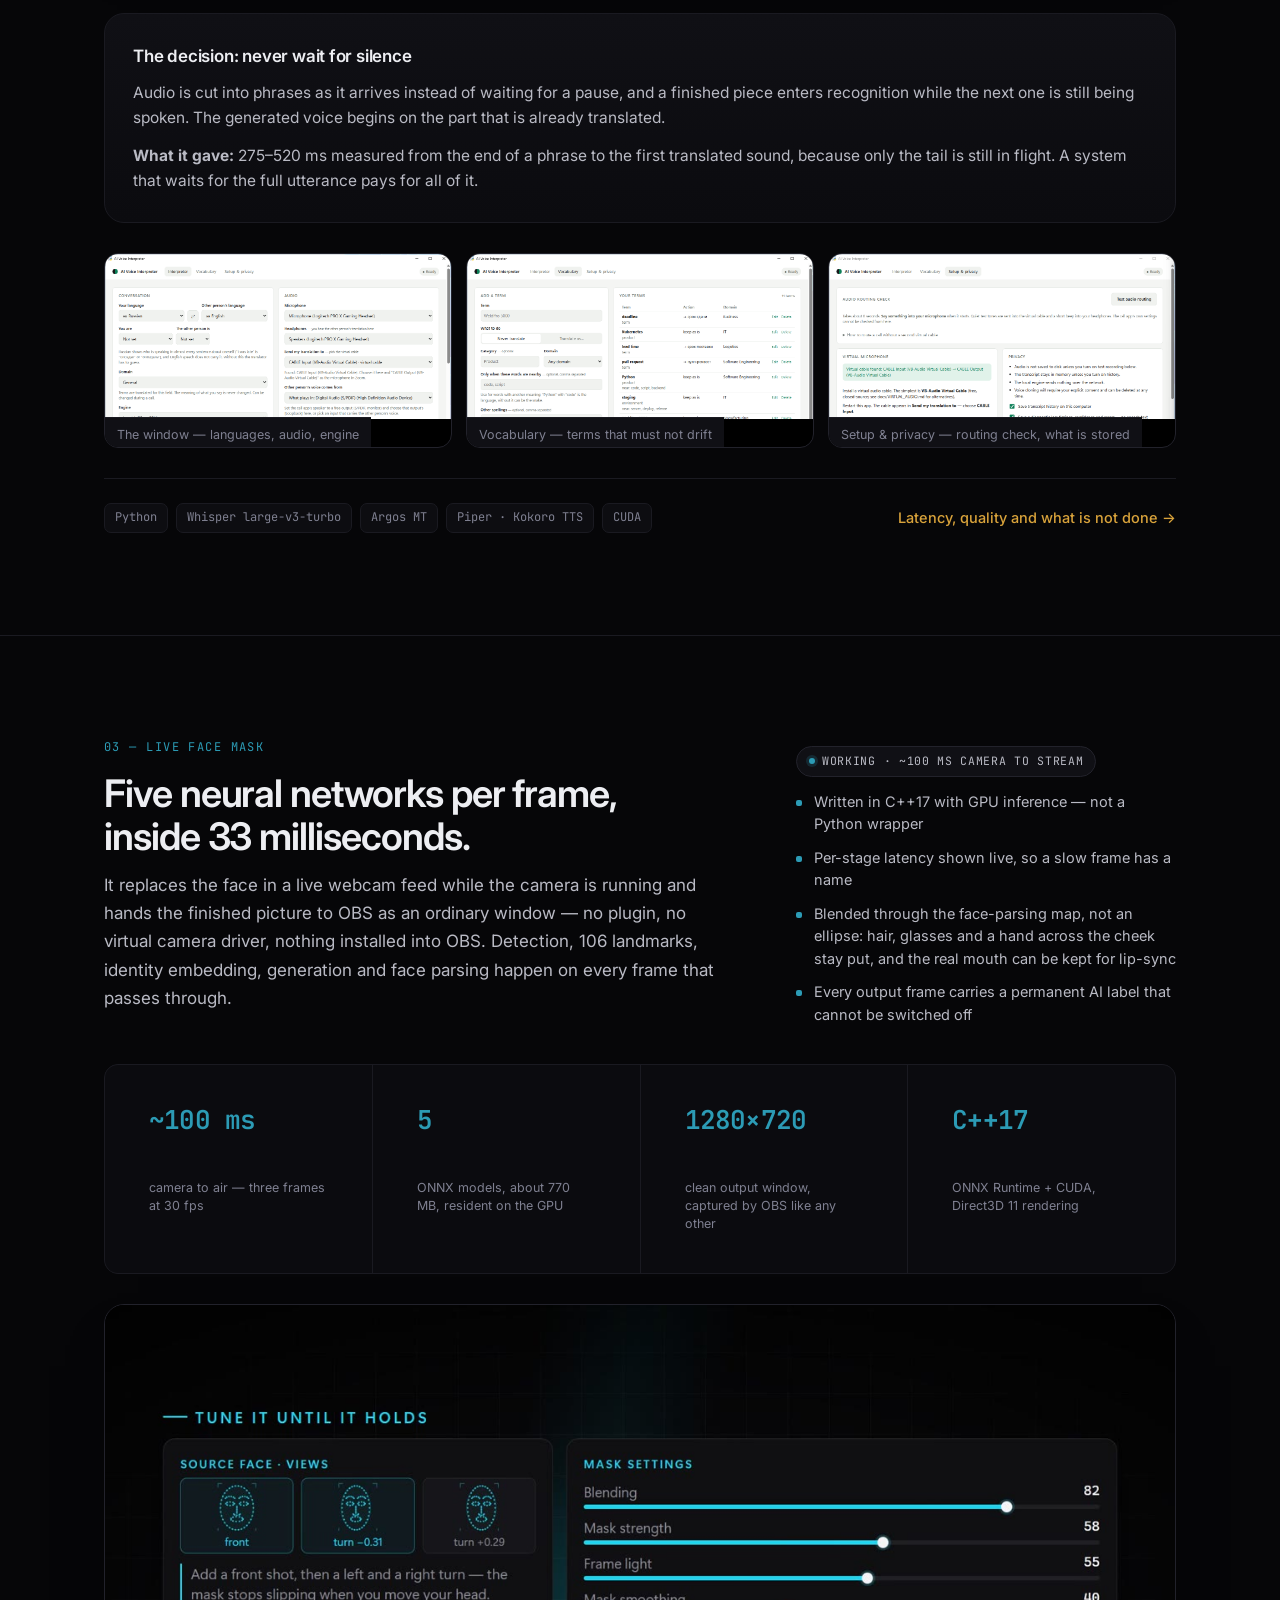
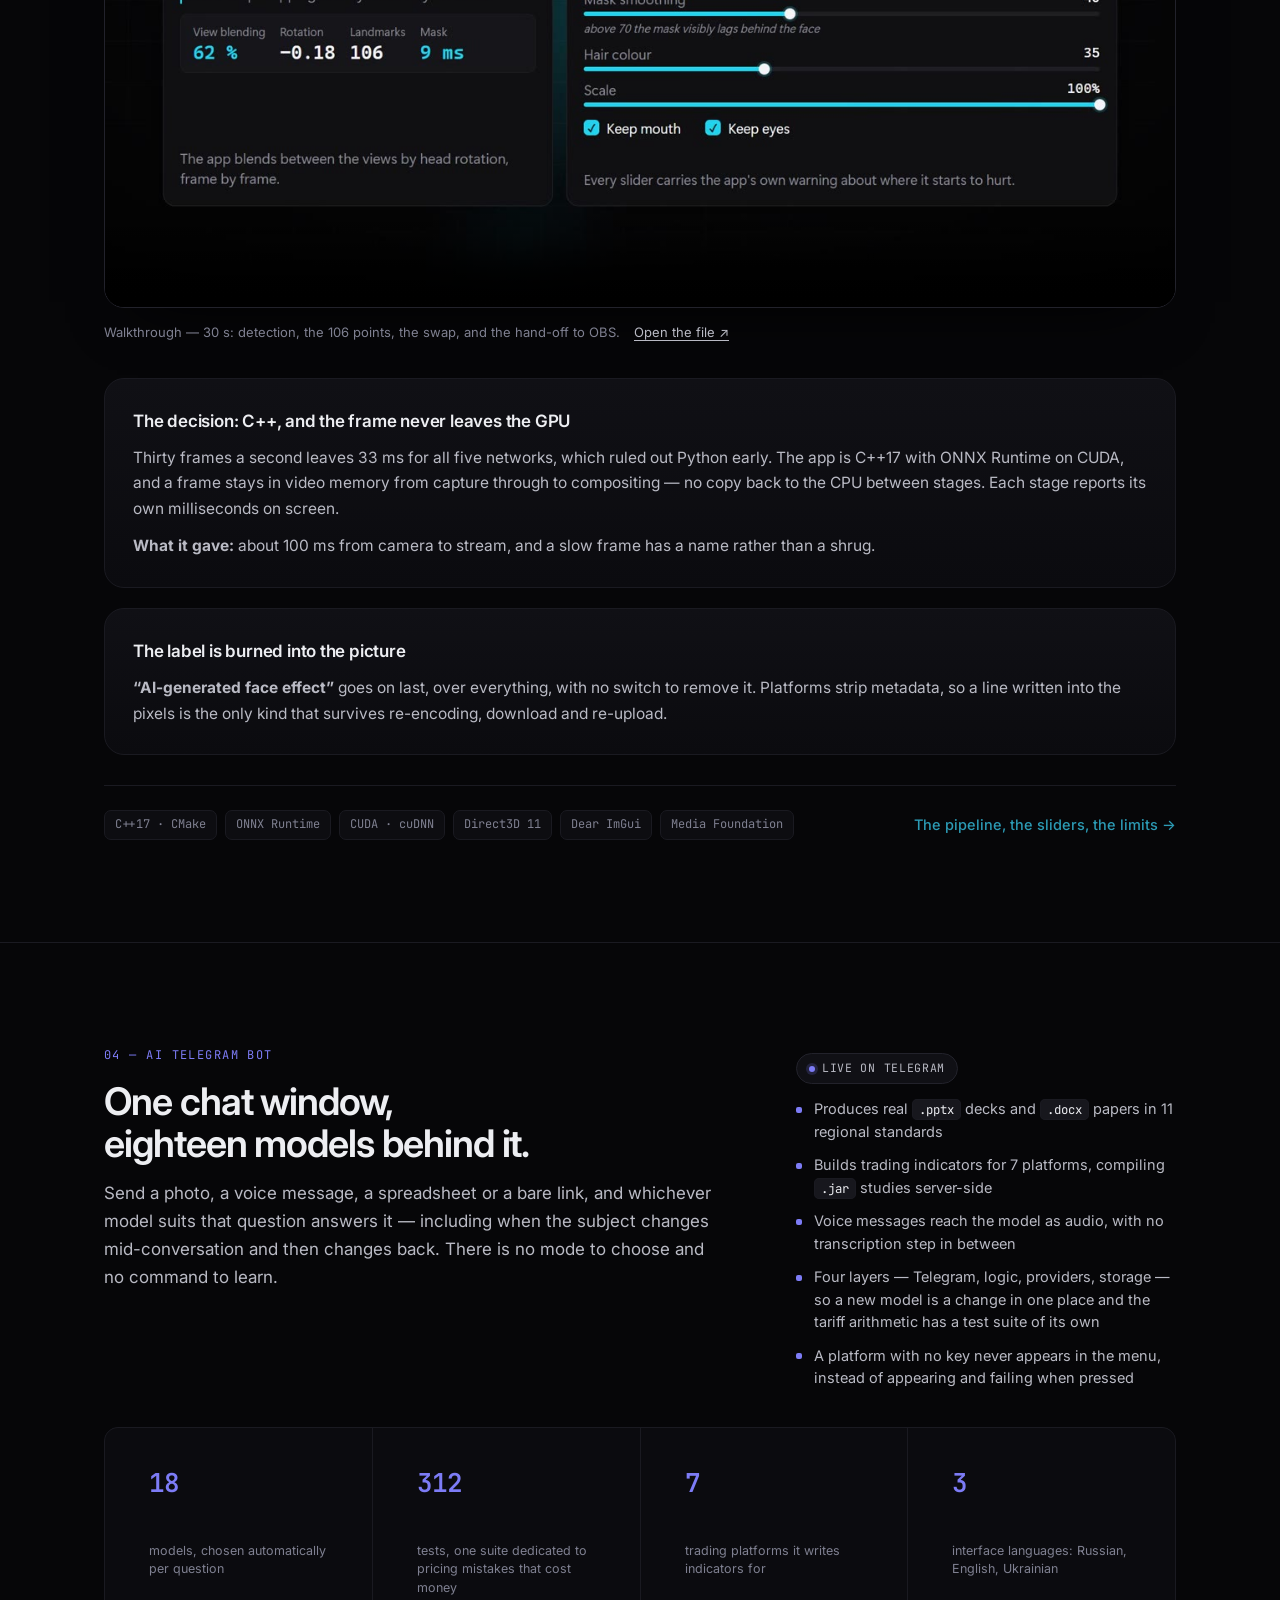
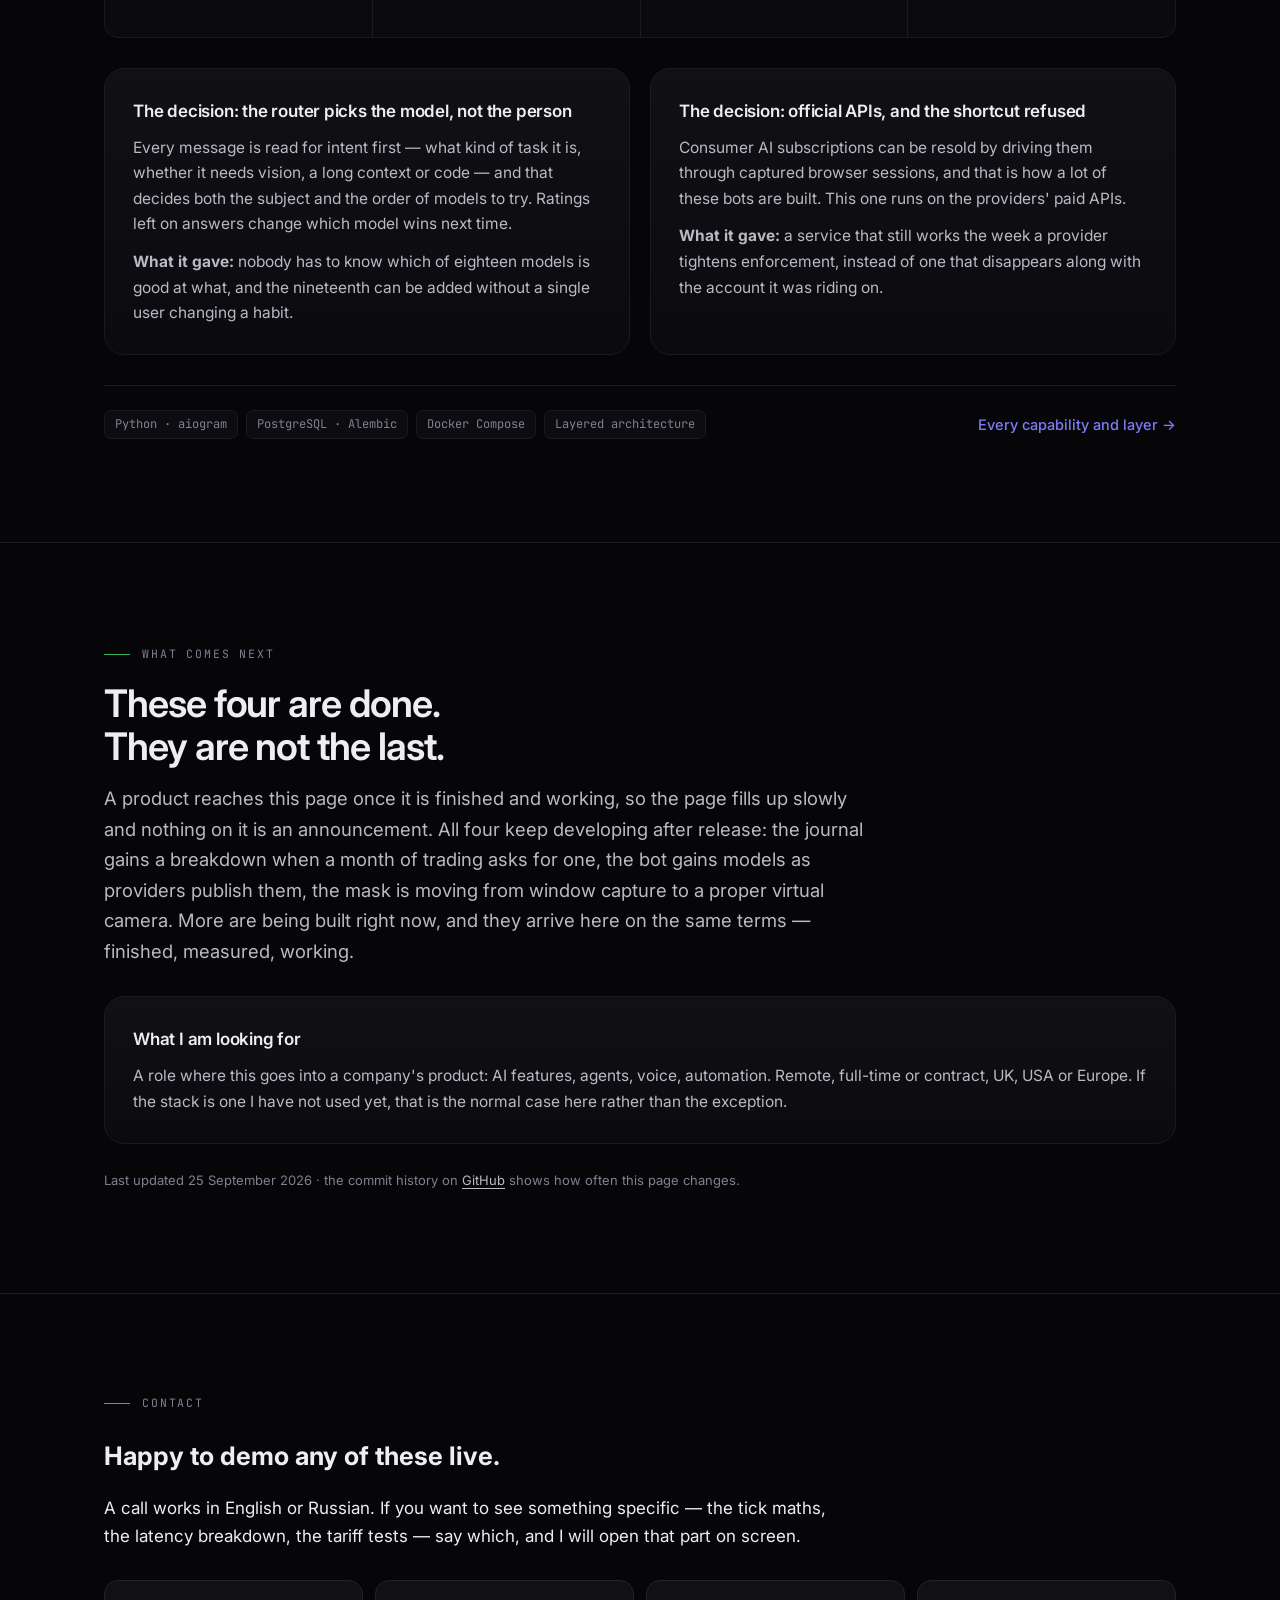
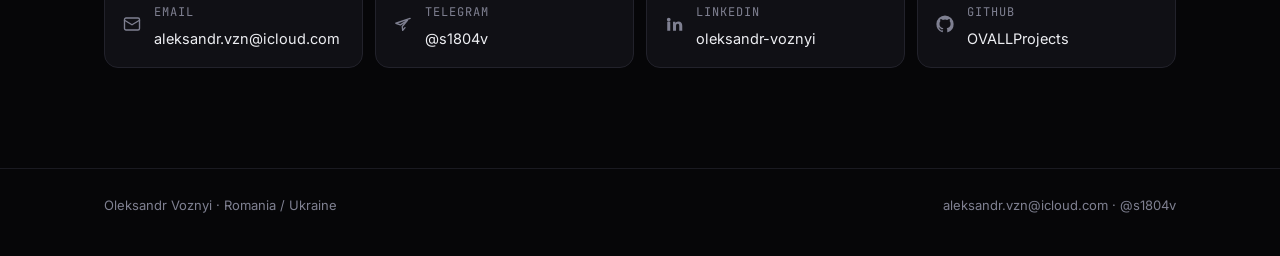
==== commit 4e1e5bc5: "Lead with the person: four products, three weeks, one person - Correct the timeline. The page claime" ====
--- a/index.html
+++ b/index.html
@@ -4,9 +4,9 @@
 <meta charset="utf-8">
 <meta name="viewport" content="width=device-width, initial-scale=1">
 <title>Oleksandr Voznyi — AI Product Developer, Solutions Engineer, Automation Specialist</title>
-<meta name="description" content="Four finished AI products, all of them working: a futures trading journal, a real-time speech-to-speech interpreter, live face replacement for streaming, and a multi-model Telegram assistant.">
+<meta name="description" content="Four finished AI products built in three weeks, in four technical areas that were new to me: a futures trading journal, a real-time speech-to-speech interpreter, live face replacement for streaming, and a multi-model Telegram assistant.">
 <meta property="og:title" content="Oleksandr Voznyi — AI Product Developer">
-<meta property="og:description" content="Four finished AI products, all of them working. Films, screenshots and walkthroughs from the running apps.">
+<meta property="og:description" content="Four products, three weeks, one person. Films and screenshots from the running apps.">
 <meta property="og:type" content="website">
 <meta property="og:image" content="media/poster/trade-journal.jpg">
 <meta name="theme-color" content="#060608">
@@ -21,6 +21,7 @@
   <div class="wrap">
     <a class="brand" href="#top">Oleksandr Voznyi <span>— AI products</span></a>
     <nav class="topnav">
+      <a href="#how">What I bring</a>
       <a href="#journal">Trading Journal</a>
       <a href="#interpreter">Interpreter</a>
       <a href="#face">Face Mask</a>
@@ -33,19 +34,23 @@
 <header class="hero" id="top">
   <div class="wrap">
     <p class="eyebrow">Portfolio · Romania / Ukraine · open to remote, UK, USA, Europe</p>
-    <h1>I build AI products<br>and ship them.</h1>
+    <h1>Four products.<br>Three weeks.<br>One person.</h1>
     <p class="roles">
       <b>AI Product Developer</b> <span class="sep">/</span>
       <b>AI Solutions Engineer</b> <span class="sep">/</span>
       <b>AI Automation Specialist</b>
     </p>
     <p class="lede">
-      Four projects in the last year and a half, alone, in four different technical areas —
-      specification, architecture, implementation. One runs on a <strong>live trading
-      account</strong> every day, one starts translating <strong>before the speaker finishes the
-      sentence</strong>, one replaces a face on a live stream in <strong>~100&nbsp;ms</strong>, one
-      puts <strong>18 models</strong> behind a single chat window. All four are finished and
-      working — every film and screenshot on this page comes from the running application.
+      About a year of learning, in which I released nothing. Then September 2026: a desktop trading
+      journal, a real-time speech-to-speech interpreter, a C++ face-replacement pipeline on the
+      GPU, and a Telegram assistant with <strong>18 models</strong> behind one chat window. Four
+      technical areas, none of which I had worked in before I started.
+    </p>
+    <p class="lede">
+      That rate is what I am offering. I take on volume and several things at once, I get into an
+      unfamiliar field quickly, and I take a product from a vague requirement to something a person
+      can open. All four are finished and working — every film and screenshot on this page comes
+      from the running application.
     </p>
     <div class="meta">
       <span class="pill"><span class="dot"></span>Available now</span>
@@ -71,12 +76,102 @@
 
 <div class="strip">
   <div class="wrap">
-    <div class="cell"><div class="n">4</div><div class="k">finished products,<br>all of them working</div></div>
-    <div class="cell"><div class="n">565</div><div class="k">automated tests<br>across two of them</div></div>
-    <div class="cell"><div class="n">18</div><div class="k">AI models behind<br>one chat window</div></div>
-    <div class="cell"><div class="n">275 ms</div><div class="k">fastest measured<br>speech-to-speech</div></div>
+    <div class="cell"><div class="n">565</div><div class="k">automated tests<br>I wrote across two of them</div></div>
+    <div class="cell"><div class="n">275 ms</div><div class="k">measured speech-to-speech,<br>entirely on this machine</div></div>
+    <div class="cell"><div class="n">~100 ms</div><div class="k">camera to stream,<br>five networks per frame</div></div>
+    <div class="cell"><div class="n">13.6 MB</div><div class="k">the whole journal,<br>one file, nothing installed</div></div>
   </div>
 </div>
+
+<!-- ============ WHAT I BRING ============ -->
+<section class="section" id="how">
+  <div class="wrap">
+    <p class="eyebrow">What I bring</p>
+    <h2>Four technical areas.<br>None of them familiar when I started.</h2>
+    <p class="lede">A desktop application, a real-time GPU pipeline, local speech AI and a service
+    over eighteen model providers share no code and barely any vocabulary. I had not written C++,
+    touched CUDA or worked with speech models before this year. What carries between them is how a
+    product gets decided, built and checked — and that is the part that transfers to whatever you
+    are building.</p>
+
+    <div class="cols">
+      <div class="card">
+        <h3>I learn a field by releasing something in it</h3>
+        <p>Every one of these four was a field I entered by building a finished thing in it, not by
+        reading about it first. Thirty-three milliseconds per frame teaches you more about GPU
+        pipelines in a week than a course does in a term, because the deadline is real and the
+        thing either runs at thirty frames a second or it does not.</p>
+        <p>Hand me a domain I have never touched and the answer is the same shape: a specification
+        in days, something openable in weeks.</p>
+      </div>
+      <div class="card">
+        <h3>What I want is volume</h3>
+        <p>Four products in three weeks is the rate I like working at, and it is the rate I am
+        looking to keep. Several things moving at once, decisions made quickly and revisited when
+        the measurement says so.</p>
+        <p>I would rather own an outcome end to end — what it must do, how it is built, whether it
+        is good enough to release — than work through a queue of tickets someone else has cut.</p>
+      </div>
+    </div>
+
+    <div class="cols" style="margin-top:20px">
+      <div class="card">
+        <h3>It starts as a specification</h3>
+        <p>What the thing must do, who is holding it, and what would make it useless — written down
+        before any architecture exists. The arguments that otherwise arrive in week six happen on
+        page one, when changing your mind is free.</p>
+        <p>Then the architecture answers one constraint: 33&nbsp;ms a frame, a trader who will not
+        install a runtime, a streamer with no spare monitor. I find the one that actually binds and
+        build outward from it.</p>
+      </div>
+      <div class="card">
+        <h3>Numbers come from measurement</h3>
+        <p>Latency is broken down by stage and displayed while the thing runs. Accuracy is read off
+        material the rules were never written against — which is why the interpreter is quoted at
+        97% and not at the higher figure from its own tuning set.</p>
+        <p>Any number I cannot reproduce on demand does not go on this page or into a
+        conversation.</p>
+      </div>
+    </div>
+
+    <div class="card" style="margin-top:20px">
+      <h3>The implementation is written with an AI coding tool</h3>
+      <p>I set the requirements, decide how the product behaves, make the architecture calls and
+      test every build against real use; the code is written alongside an AI assistant. That is why
+      one person covers four technical areas at this pace, and it is the same leverage I would
+      bring to a team — I already work the way a company using these tools well would want someone
+      to work.</p>
+    </div>
+
+    <p class="eyebrow" style="margin-top:46px">Skills</p>
+
+    <div class="cols">
+      <div class="card">
+        <h3>Languages and platforms</h3>
+        <ul class="chips"><li>Python</li><li>asyncio</li><li>C++17 · CMake</li><li>SQL</li><li>HTML · CSS · JS</li><li>PowerShell</li><li>Git</li><li>REST APIs</li><li>Windows desktop</li><li>Linux · Docker</li></ul>
+      </div>
+      <div class="card">
+        <h3>AI in a running product</h3>
+        <ul class="chips"><li>18 LLM providers</li><li>Intent routing</li><li>Prompt engineering</li><li>Whisper large-v3-turbo</li><li>ONNX Runtime</li><li>CUDA · cuDNN</li><li>Piper · Kokoro TTS</li><li>Argos MT</li><li>Quality layers over model output</li></ul>
+      </div>
+    </div>
+
+    <div class="cols" style="margin-top:20px">
+      <div class="card">
+        <h3>Systems and delivery</h3>
+        <ul class="chips"><li>PostgreSQL · Alembic</li><li>SQLite</li><li>aiogram</li><li>Docker Compose</li><li>Layered architecture</li><li>Direct3D 11</li><li>Media Foundation</li><li>WebView2</li><li>Single-file builds</li></ul>
+      </div>
+      <div class="card">
+        <h3>Product work</h3>
+        <ul class="chips"><li>Specification</li><li>Architecture under one constraint</li><li>Latency measurement</li><li>Automated testing</li><li>Unit economics</li><li>EN · RU · UA interfaces</li><li>Release and acceptance</li></ul>
+      </div>
+    </div>
+
+    <p class="note">The repositories stay private: this page is the evidence, not the source. I
+    will walk through any part of the code on a call, run any of it live in front of you, or send a
+    specific module across.</p>
+  </div>
+</section>
 
 <!-- ============ 01 TRADING JOURNAL ============ -->
 <section class="section project" id="journal" data-accent="journal">
@@ -118,24 +213,14 @@
       <a href="media/video/trade-journal.mp4">Open the file ↗</a>
     </p>
 
-    <div class="cols" style="margin-bottom:30px">
-      <div class="card">
-        <h3>The decision: store distance, not money</h3>
-        <p>A trade is saved as a distance in ticks plus the instrument it was taken on. Dollars,
-        R-multiples and every statistic are derived at read time from that instrument's tick value
-        and commission.</p>
-        <p><strong>What it gave:</strong> change the contract or the position size and the whole
-        history recalculates itself. A spreadsheet keeps showing the old figures and never mentions
-        it.</p>
-      </div>
-      <div class="card">
-        <h3>The decision: one file, nothing installed</h3>
-        <p>The interface is HTML drawn by WebView2, which Windows already has. The logic underneath
-        is the Python standard library and SQLite — no framework, no third-party package.</p>
-        <p><strong>What it gave:</strong> the journal ships as a single 13.6&nbsp;MB executable. It
-        opens on a machine with nothing prepared, and there is no dependency to repair a year
-        later.</p>
-      </div>
+    <div class="card" style="margin-bottom:30px">
+      <h3>The decision: store distance, not money</h3>
+      <p>A trade is saved as a distance in ticks plus the instrument it was taken on. Dollars,
+      R-multiples and every statistic are derived at read time from that instrument's tick value
+      and commission.</p>
+      <p><strong>What it gave:</strong> change the contract or the position size and the whole
+      history recalculates itself. A spreadsheet keeps showing the old figures and never mentions
+      it.</p>
     </div>
 
     <div class="shots">
@@ -170,6 +255,7 @@
         <ul class="p-facts">
           <li>Push-to-talk, mute and an echo guard, so it survives a real conversation</li>
           <li>Appears as an ordinary microphone inside Zoom, Discord and Meet</li>
+          <li>A quality layer over raw machine translation — a glossary that must not drift, fixed corrections, a sanity check on the result: <strong>70% → 97%</strong> on held-out material</li>
           <li>No cloud, no account, no per-minute bill</li>
         </ul>
       </aside>
@@ -192,26 +278,14 @@
       <a href="media/video/voice-interpreter.mp4">Open the file ↗</a>
     </p>
 
-    <div class="cols" style="margin-bottom:30px">
-      <div class="card">
-        <h3>The decision: never wait for silence</h3>
-        <p>Audio is cut into phrases as it arrives instead of waiting for silence, and a finished
-        piece enters recognition while the next one is still being spoken. The generated voice
-        begins on the part that is already translated.</p>
-        <p><strong>What it gave:</strong> 275–520&nbsp;ms measured from the end of a phrase to the
-        first translated sound, because only the tail is still in flight. A system that waits for
-        the full utterance pays for all of it.</p>
-      </div>
-      <div class="card">
-        <h3>The decision: a second pass over the translation</h3>
-        <p>Raw machine translation was right about 70% of the time on my test material. A quality
-        layer sits behind it: a glossary of terms that must not drift, corrections for the
-        constructions the model reliably breaks, and a check that what came out is a usable
-        sentence at all.</p>
-        <p><strong>What it gave:</strong> 97% on a held-out set the rules were never written
-        against — the figure worth quoting, rather than the higher one from the material they were
-        tuned on.</p>
-      </div>
+    <div class="card" style="margin-bottom:30px">
+      <h3>The decision: never wait for silence</h3>
+      <p>Audio is cut into phrases as it arrives instead of waiting for a pause, and a finished
+      piece enters recognition while the next one is still being spoken. The generated voice begins
+      on the part that is already translated.</p>
+      <p><strong>What it gave:</strong> 275–520&nbsp;ms measured from the end of a phrase to the
+      first translated sound, because only the tail is still in flight. A system that waits for the
+      full utterance pays for all of it.</p>
     </div>
 
     <div class="shots">
@@ -246,6 +320,7 @@
         <ul class="p-facts">
           <li>Written in C++17 with GPU inference — not a Python wrapper</li>
           <li>Per-stage latency shown live, so a slow frame has a name</li>
+          <li>Blended through the face-parsing map, not an ellipse: hair, glasses and a hand across the cheek stay put, and the real mouth can be kept for lip-sync</li>
           <li>Every output frame carries a permanent AI label that cannot be switched off</li>
         </ul>
       </aside>
@@ -268,24 +343,14 @@
       <a href="media/video/live-face-mask.mp4">Open the file ↗</a>
     </p>
 
-    <div class="cols" style="margin-bottom:30px">
-      <div class="card">
-        <h3>The decision: C++, and the frame never leaves the GPU</h3>
-        <p>Thirty frames a second leaves 33&nbsp;ms for all five networks, which ruled out Python
-        early. The app is C++17 with ONNX Runtime on CUDA, and a frame stays in video memory from
-        capture through to compositing — no copy back to the CPU between stages. Each stage reports
-        its own milliseconds on screen.</p>
-        <p><strong>What it gave:</strong> about 100&nbsp;ms from camera to stream, and a slow frame
-        has a name rather than a shrug.</p>
-      </div>
-      <div class="card">
-        <h3>The decision: cut along the face, not along an ellipse</h3>
-        <p>The generated face is blended through the parsing map computed for that same frame, so
-        hair, glasses and a hand crossing the cheek stay where they are. The original mouth and eyes
-        can be kept untouched.</p>
-        <p><strong>What it gave:</strong> lip-sync stays exact, because the mouth on screen is the
-        real one — the detail that gives a swap away before anything else does.</p>
-      </div>
+    <div class="card" style="margin-bottom:20px">
+      <h3>The decision: C++, and the frame never leaves the GPU</h3>
+      <p>Thirty frames a second leaves 33&nbsp;ms for all five networks, which ruled out Python
+      early. The app is C++17 with ONNX Runtime on CUDA, and a frame stays in video memory from
+      capture through to compositing — no copy back to the CPU between stages. Each stage reports
+      its own milliseconds on screen.</p>
+      <p><strong>What it gave:</strong> about 100&nbsp;ms from camera to stream, and a slow frame
+      has a name rather than a shrug.</p>
     </div>
 
     <div class="card" style="margin-bottom:30px">
@@ -323,6 +388,8 @@
           <li>Produces real <code>.pptx</code> decks and <code>.docx</code> papers in 11 regional standards</li>
           <li>Builds trading indicators for 7 platforms, compiling <code>.jar</code> studies server-side</li>
           <li>Voice messages reach the model as audio, with no transcription step in between</li>
+          <li>Four layers — Telegram, logic, providers, storage — so a new model is a change in one place and the tariff arithmetic has a test suite of its own</li>
+          <li>A platform with no key never appears in the menu, instead of appearing and failing when pressed</li>
         </ul>
       </aside>
     </div>
@@ -353,120 +420,29 @@
       </div>
     </div>
 
-    <div class="cols" style="margin-bottom:30px">
-      <div class="card">
-        <h3>The decision: four layers, so a change lands in one</h3>
-        <p>Telegram, business logic, providers and storage are separate, with the boundaries held
-        to. A new model is a change in the provider layer; a new interface language is a change in
-        presentation; the tariff arithmetic lives in one place with a test suite of its own.</p>
-        <p><strong>What it gave:</strong> eighteen providers and three languages accumulated over
-        time without the code turning into a knot.</p>
-      </div>
-      <div class="card">
-        <h3>A missing key hides the feature</h3>
-        <p>The bot starts with a single provider key — the free Gemini one is enough. Any platform
-        without a key does not appear in the menu at all, rather than appearing and failing when
-        pressed. Nothing in the interface looks alive and does nothing.</p>
-      </div>
-    </div>
-
-    <div class="p-foot">
+    <div class="p-foot" style="margin-top:30px">
       <ul class="chips"><li>Python · aiogram</li><li>PostgreSQL · Alembic</li><li>Docker Compose</li><li>Layered architecture</li></ul>
       <a class="deep" href="projects/ai-telegram-bot.md">Every capability and layer →</a>
     </div>
   </div>
 </section>
 
-<!-- ============ HOW ============ -->
-<section class="section">
-  <div class="wrap">
-    <p class="eyebrow">How I work</p>
-    <h2>Nothing in common technically.<br>One way of working.</h2>
-    <p class="lede">A desktop application, a real-time GPU pipeline, local speech AI and a service
-    over eighteen model providers share no code and barely any vocabulary. What they do share is
-    how each one got decided, built and checked — and that is the part that transfers to whatever
-    a company happens to be building.</p>
-
-    <div class="cols">
-      <div class="card">
-        <h3>It starts as a specification</h3>
-        <p>What the thing must do, who is holding it, and what would make it useless — written down
-        before any architecture exists. The arguments that otherwise arrive in week six happen on
-        page one, when changing your mind is free.</p>
-      </div>
-      <div class="card">
-        <h3>The architecture answers one constraint</h3>
-        <p>Each product has a single constraint that decides its shape: 33&nbsp;ms per frame, a
-        trader who will not install a runtime, a streamer with no spare monitor for the output
-        window. I find the one that actually binds and build outward from it.</p>
-      </div>
-    </div>
-
-    <div class="cols" style="margin-top:20px">
-      <div class="card">
-        <h3>Numbers come from measurement</h3>
-        <p>Latency is broken down by stage and displayed while the thing runs; accuracy is read off
-        material the rules never saw. Any figure I cannot reproduce on demand does not go on this
-        page or into a conversation.</p>
-      </div>
-      <div class="card">
-        <h3>Failure is named, not hidden</h3>
-        <p>A feature that cannot work is shown disabled with the reason beside it. When a camera
-        hands over the wrong pixel format the application says so, rather than leaving someone with
-        a bad frame rate and a guess.</p>
-      </div>
-    </div>
-
-    <div class="cols" style="margin-top:20px">
-      <div class="card">
-        <h3>The implementation is written with an AI coding tool</h3>
-        <p>I set the requirements, decide how the product behaves, make the architecture calls and
-        test every build against real use; the code is written alongside an AI assistant. That is
-        the reason one person covers four technical areas in eighteen months, and it is the same
-        leverage I would bring to a team.</p>
-      </div>
-      <div class="card">
-        <h3>What is on this page, and what is not</h3>
-        <p>The repositories stay private: this page is the evidence, not the source. I will walk
-        through any part of the code on a call, run any of it live in front of you, or send a
-        specific module across.</p>
-      </div>
-    </div>
-  </div>
-</section>
-
 <!-- ============ WHAT NEXT ============ -->
 <section class="section" id="next">
   <div class="wrap">
     <p class="eyebrow">What comes next</p>
-    <h2>Four finished products.<br>The next ones are in progress.</h2>
-    <p class="lede">A project reaches this page once it is finished and working, so the page fills
-    up slowly and everything on it is complete. The work did not stop at four.</p>
-    <div class="meta">
-      <span class="pill"><span class="dot"></span>4 finished and working</span>
-      <span class="pill">More in development</span>
-    </div>
-    <div class="cols">
-      <div class="card">
-        <h3>Finished, in use, and still developing</h3>
-        <p>All four are built, tested and working — the journal on a live trading account every
-        trading day. Each keeps developing after release: the journal
-        gains a breakdown when a month of trading asks for one, the bot gains models as providers
-        publish them, and the mask is moving from window capture to a proper virtual camera.</p>
-      </div>
-      <div class="card">
-        <h3>The ones after these</h3>
-        <p>Further products are being built now, and they arrive here on the same terms as these
-        four: finished, measured, and working. This page gains completed products, not
-        announcements.</p>
-      </div>
-    </div>
-    <div class="card" style="margin-top:20px">
+    <h2>These four are done.<br>They are not the last.</h2>
+    <p class="lede">A product reaches this page once it is finished and working, so the page fills
+    up slowly and nothing on it is an announcement. All four keep developing after release: the
+    journal gains a breakdown when a month of trading asks for one, the bot gains models as
+    providers publish them, the mask is moving from window capture to a proper virtual camera.
+    More are being built right now, and they arrive here on the same terms — finished, measured,
+    working.</p>
+    <div class="card">
       <h3>What I am looking for</h3>
-      <p>A role where this goes into a company's product: AI features, agents, voice, automation —
-      the distance between a requirement that is still vague and something a customer opens.
-      Remote, full-time or contract, UK, USA or Europe. I read a domain quickly and I would rather
-      own an outcome than a ticket queue.</p>
+      <p>A role where this goes into a company's product: AI features, agents, voice, automation.
+      Remote, full-time or contract, UK, USA or Europe. If the stack is one I have not used yet,
+      that is the normal case here rather than the exception.</p>
     </div>
     <p class="note">Last updated 25 September 2026 · the commit history on
     <a href="https://github.com/OVALLProjects/portfolio">GitHub</a> shows how often this page
@@ -506,7 +482,7 @@
 <footer>
   <div class="wrap">
     <span>Oleksandr Voznyi · Romania / Ukraine</span>
-    <span>Every screenshot and film on this page comes from the running application.</span>
+    <span>aleksandr.vzn@icloud.com · @s1804v</span>
   </div>
 </footer>
 
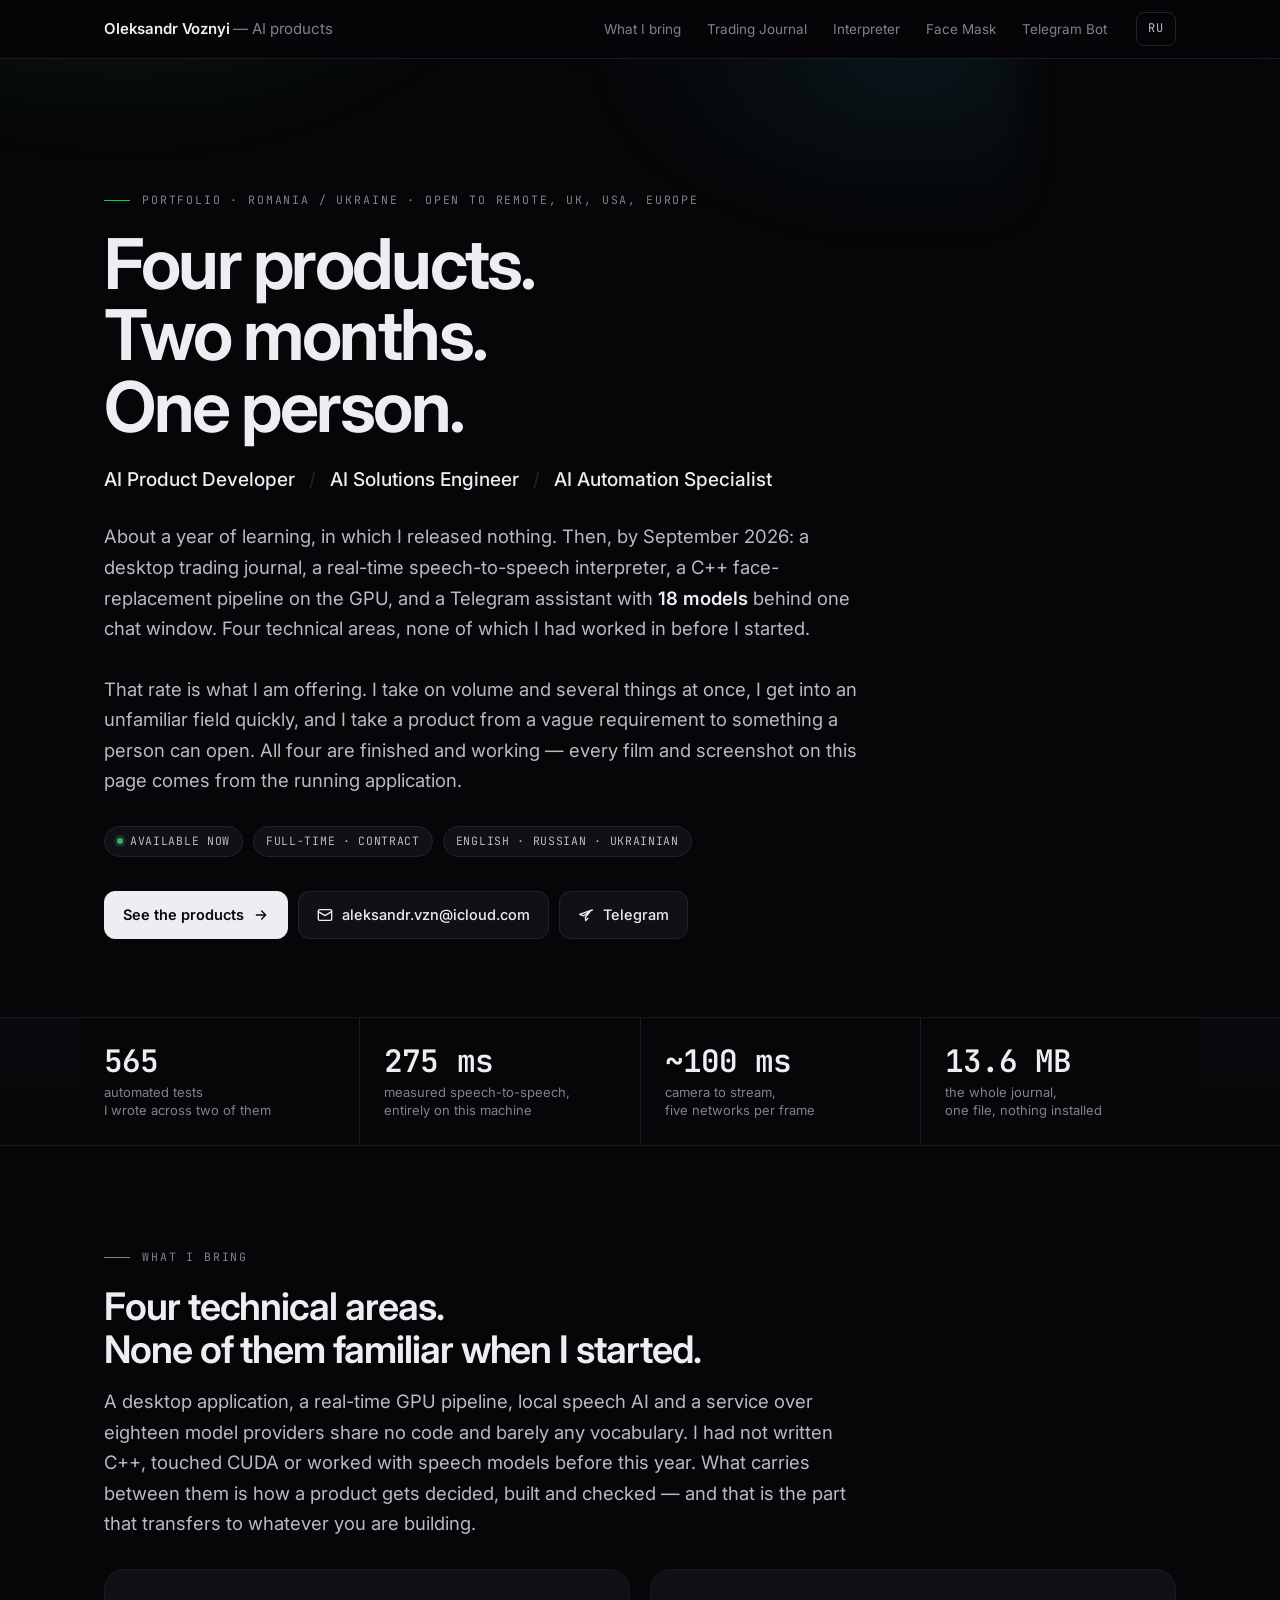
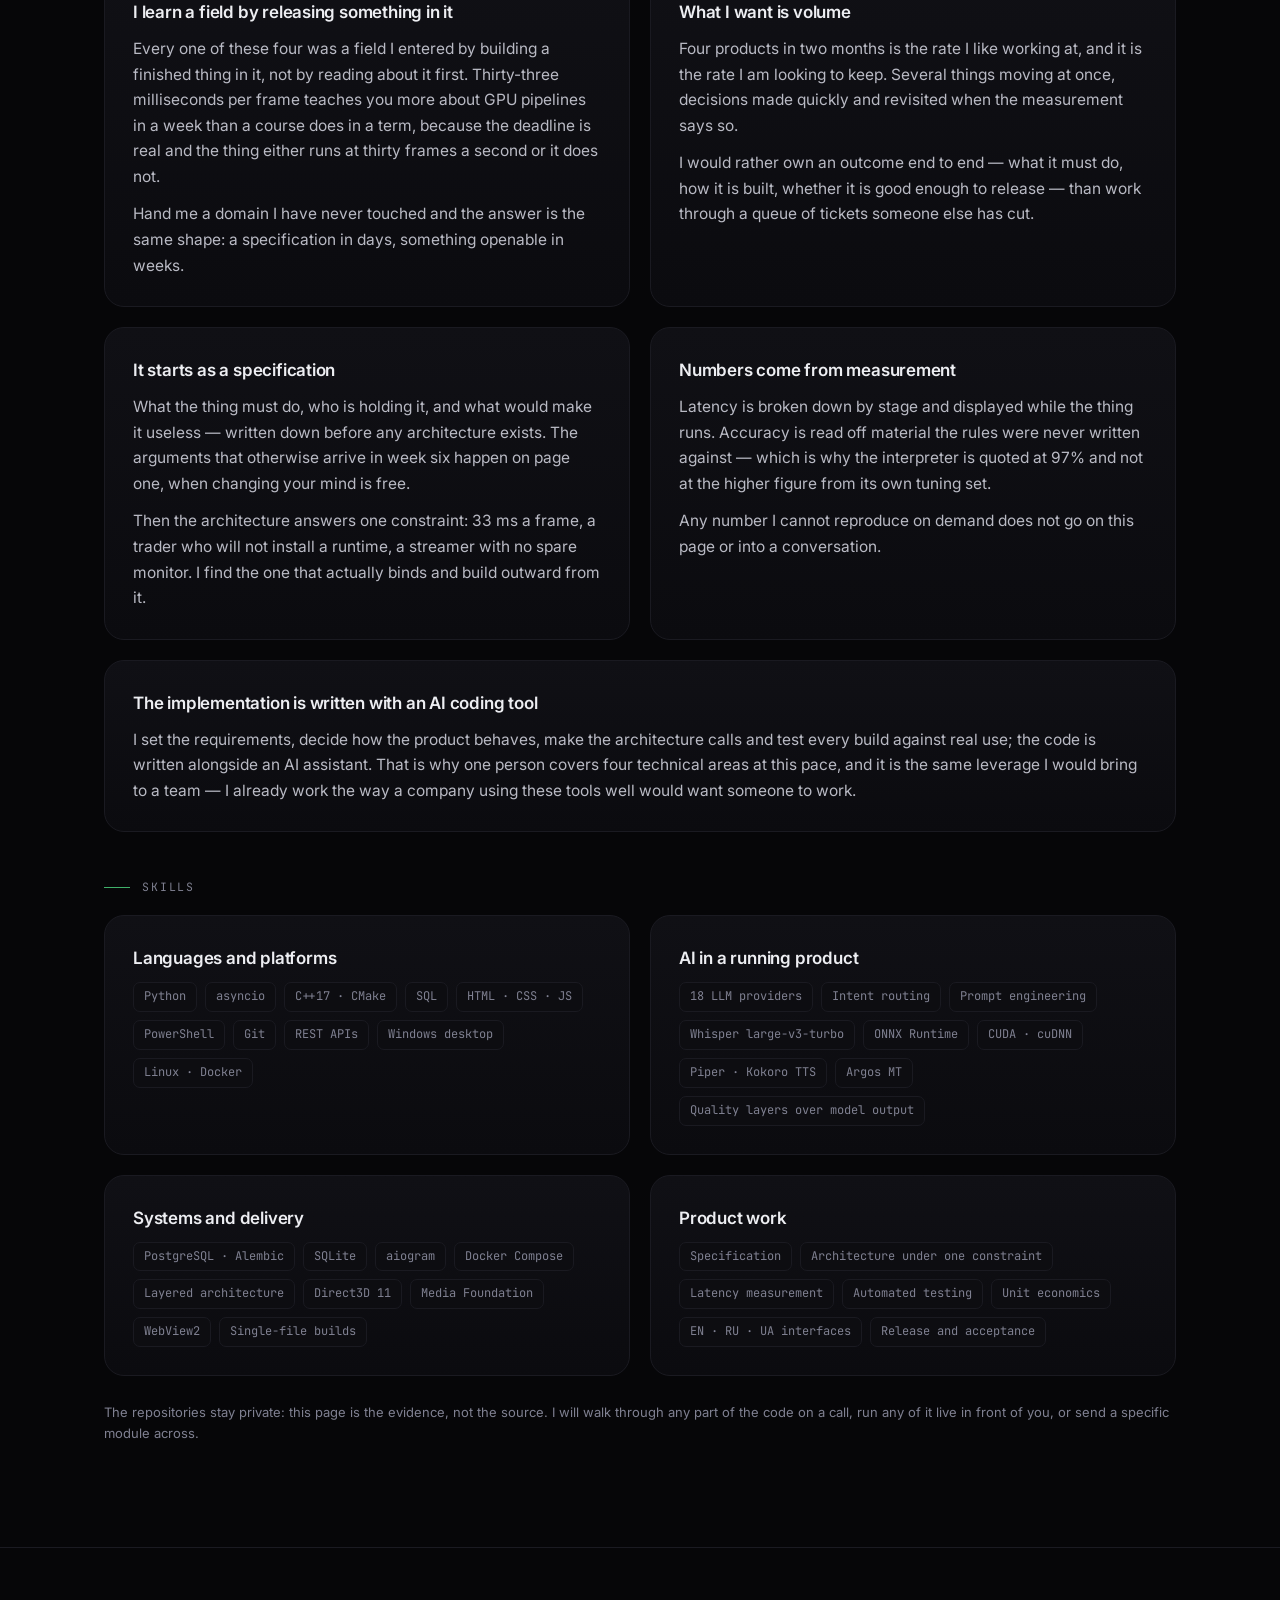
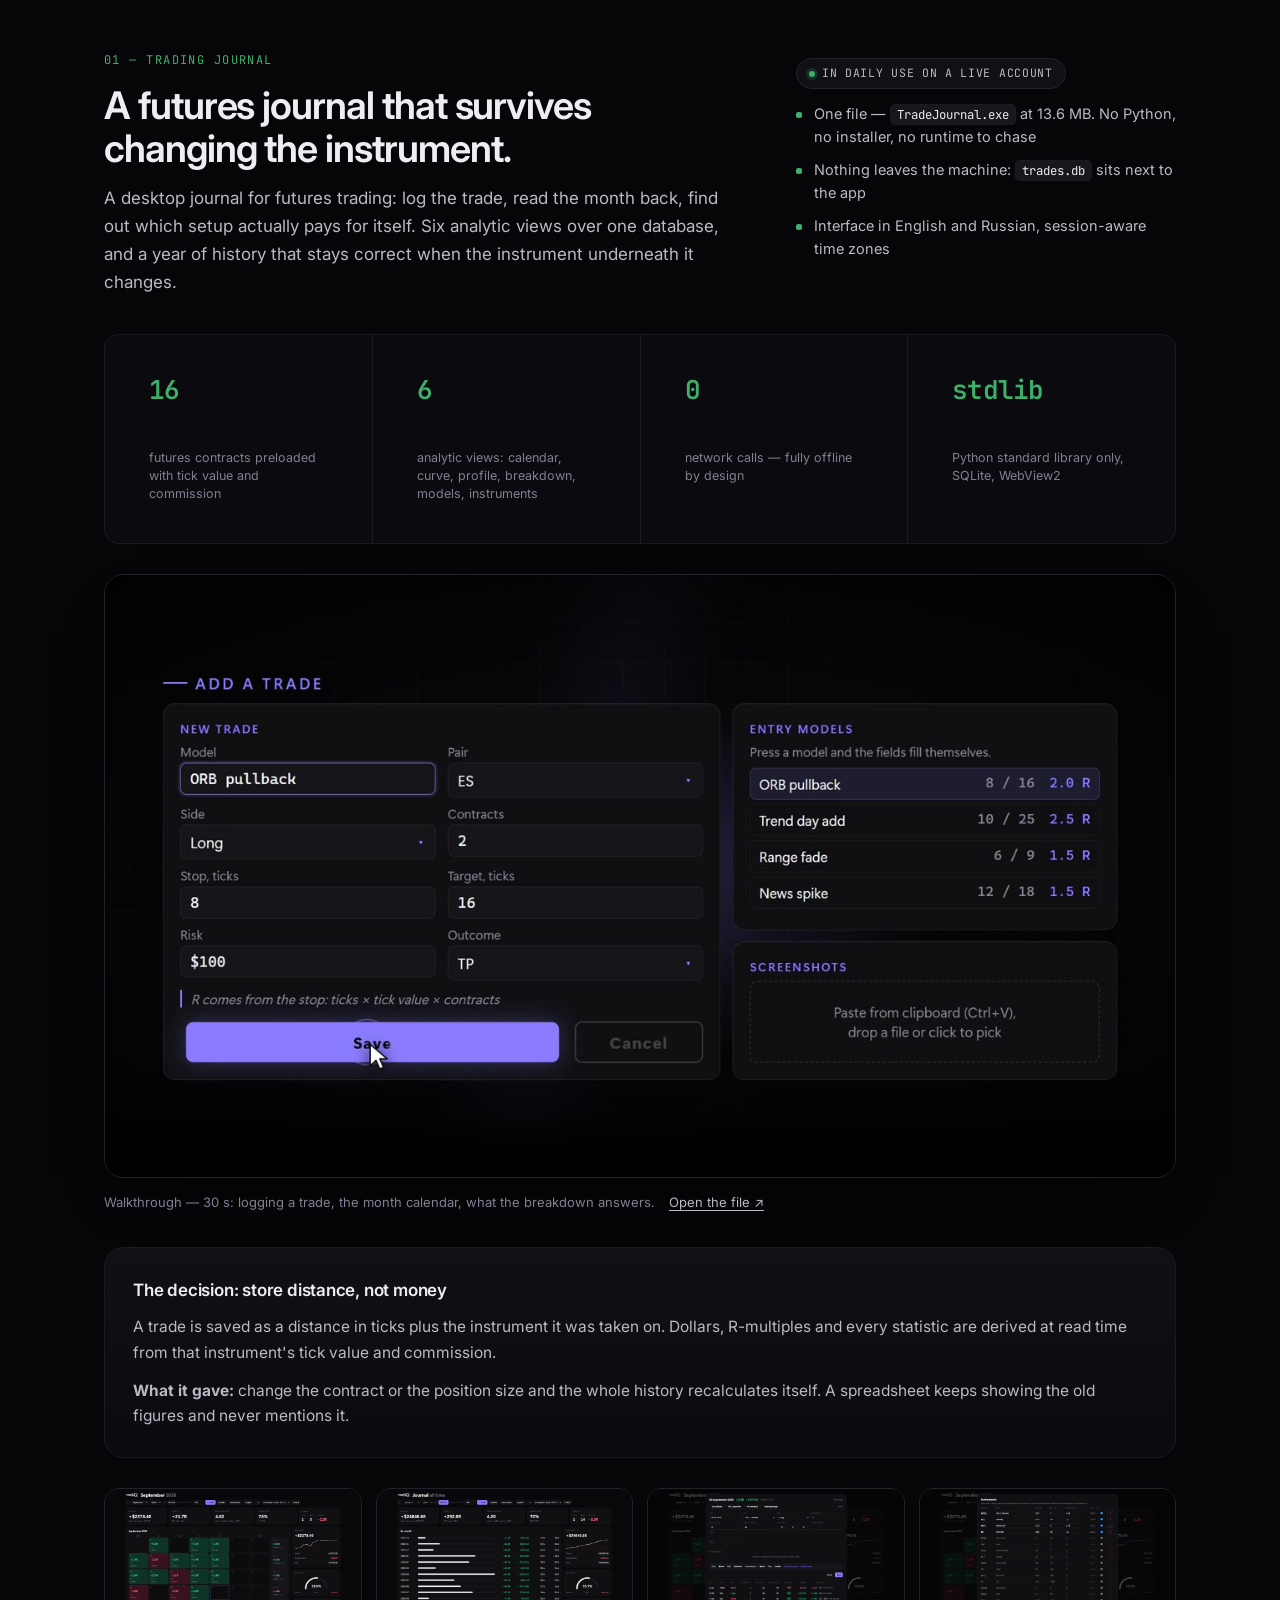
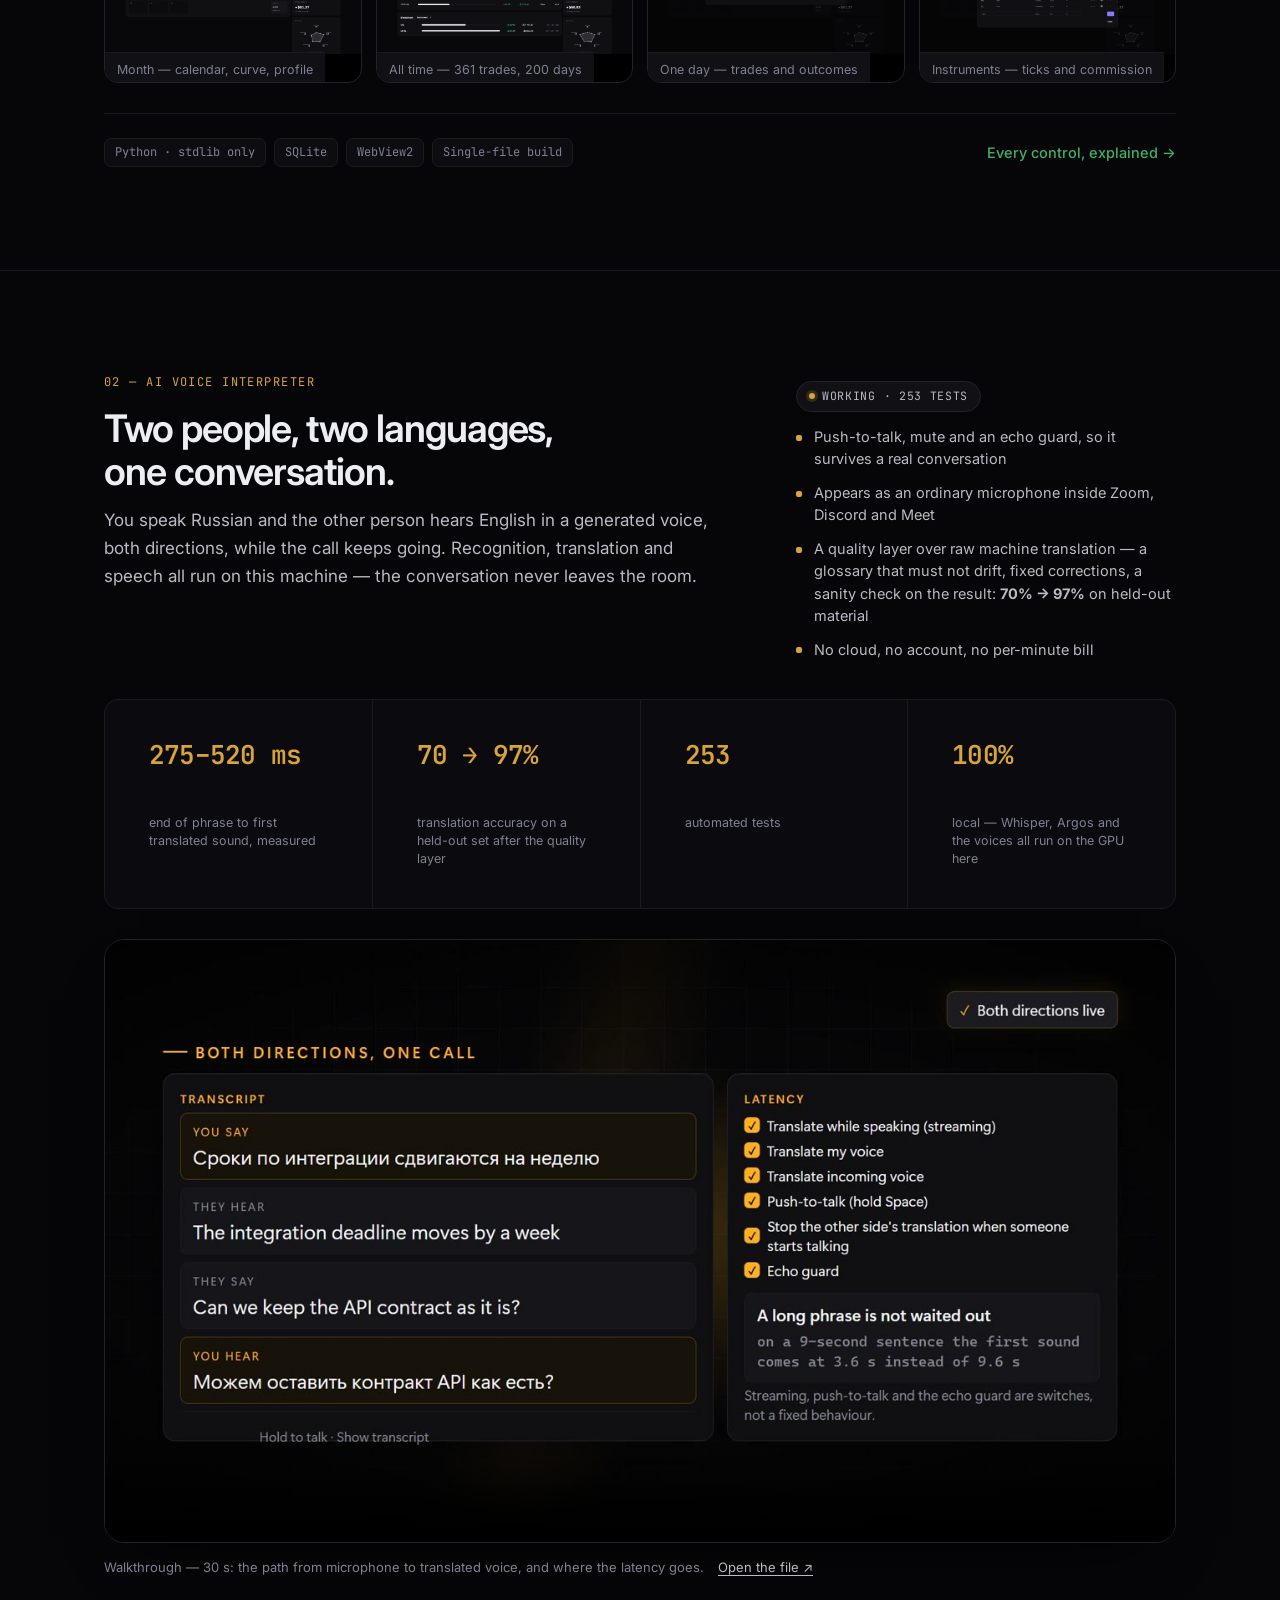
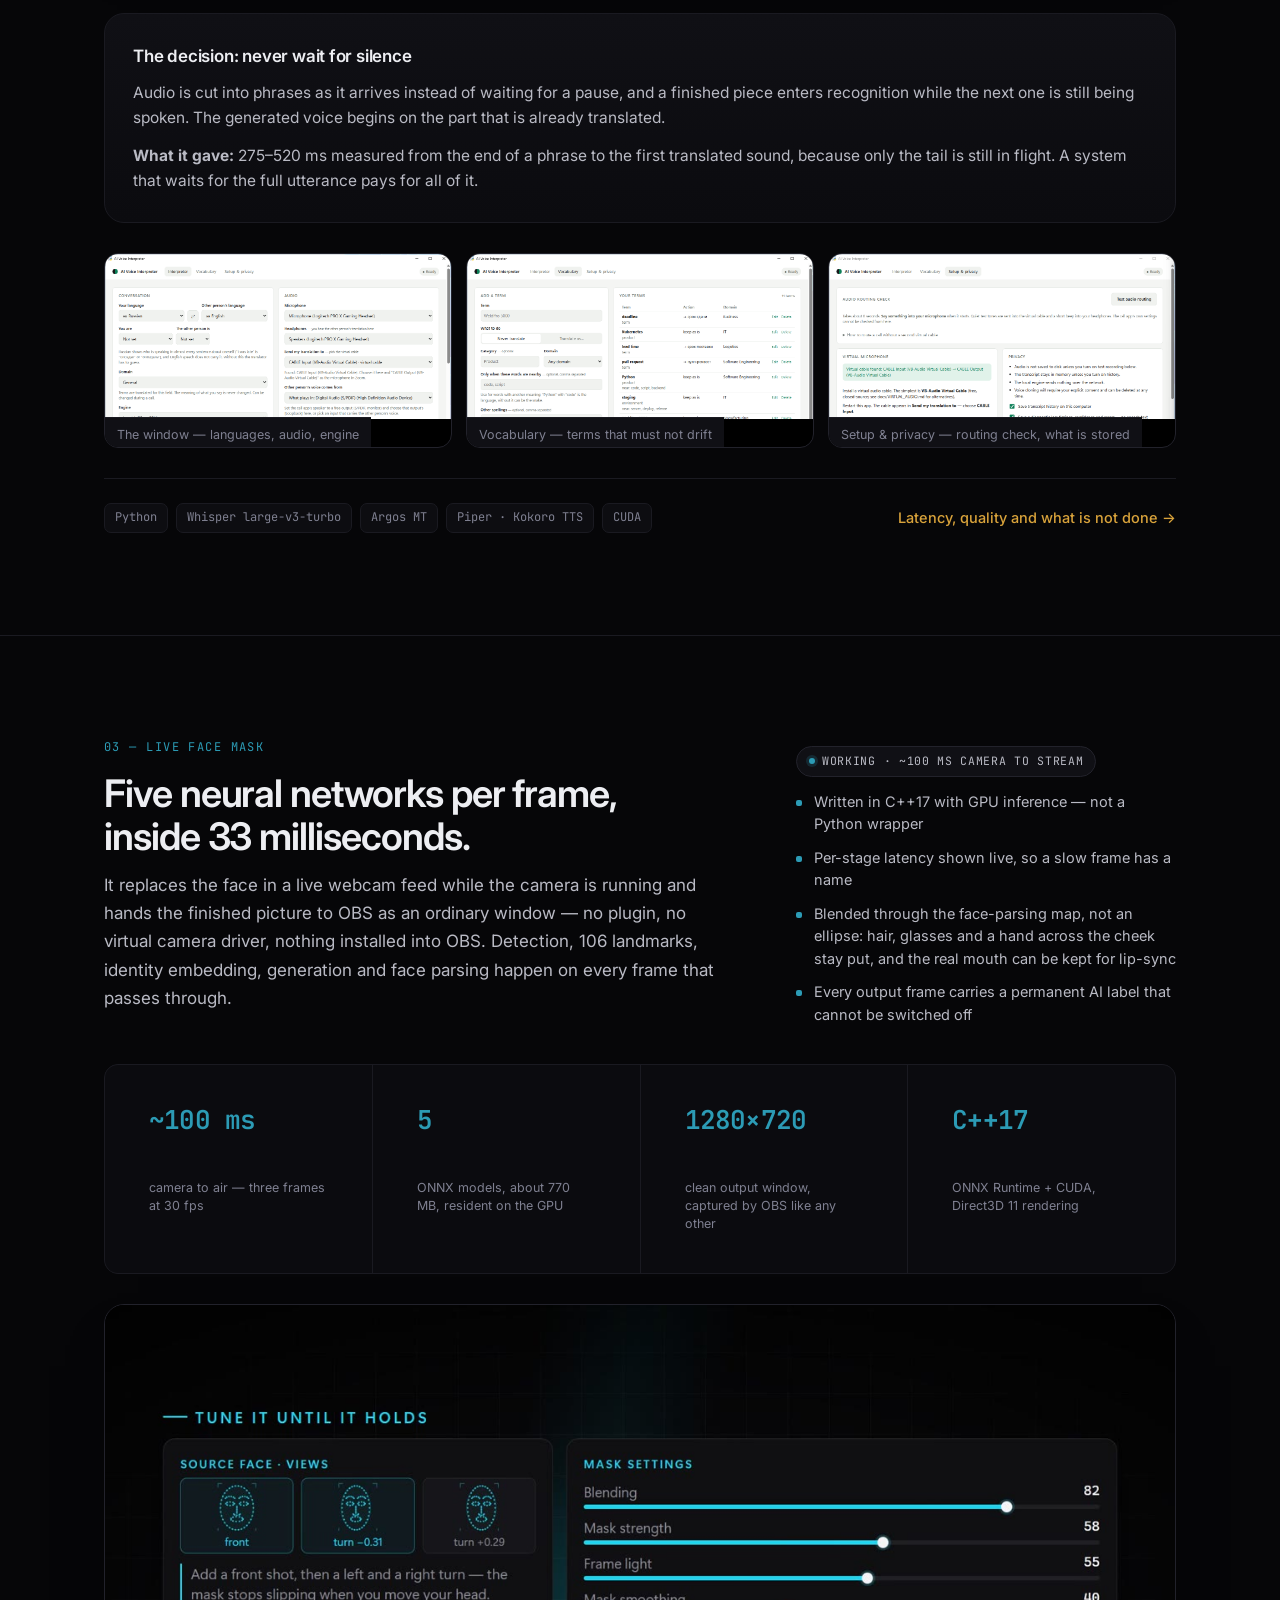
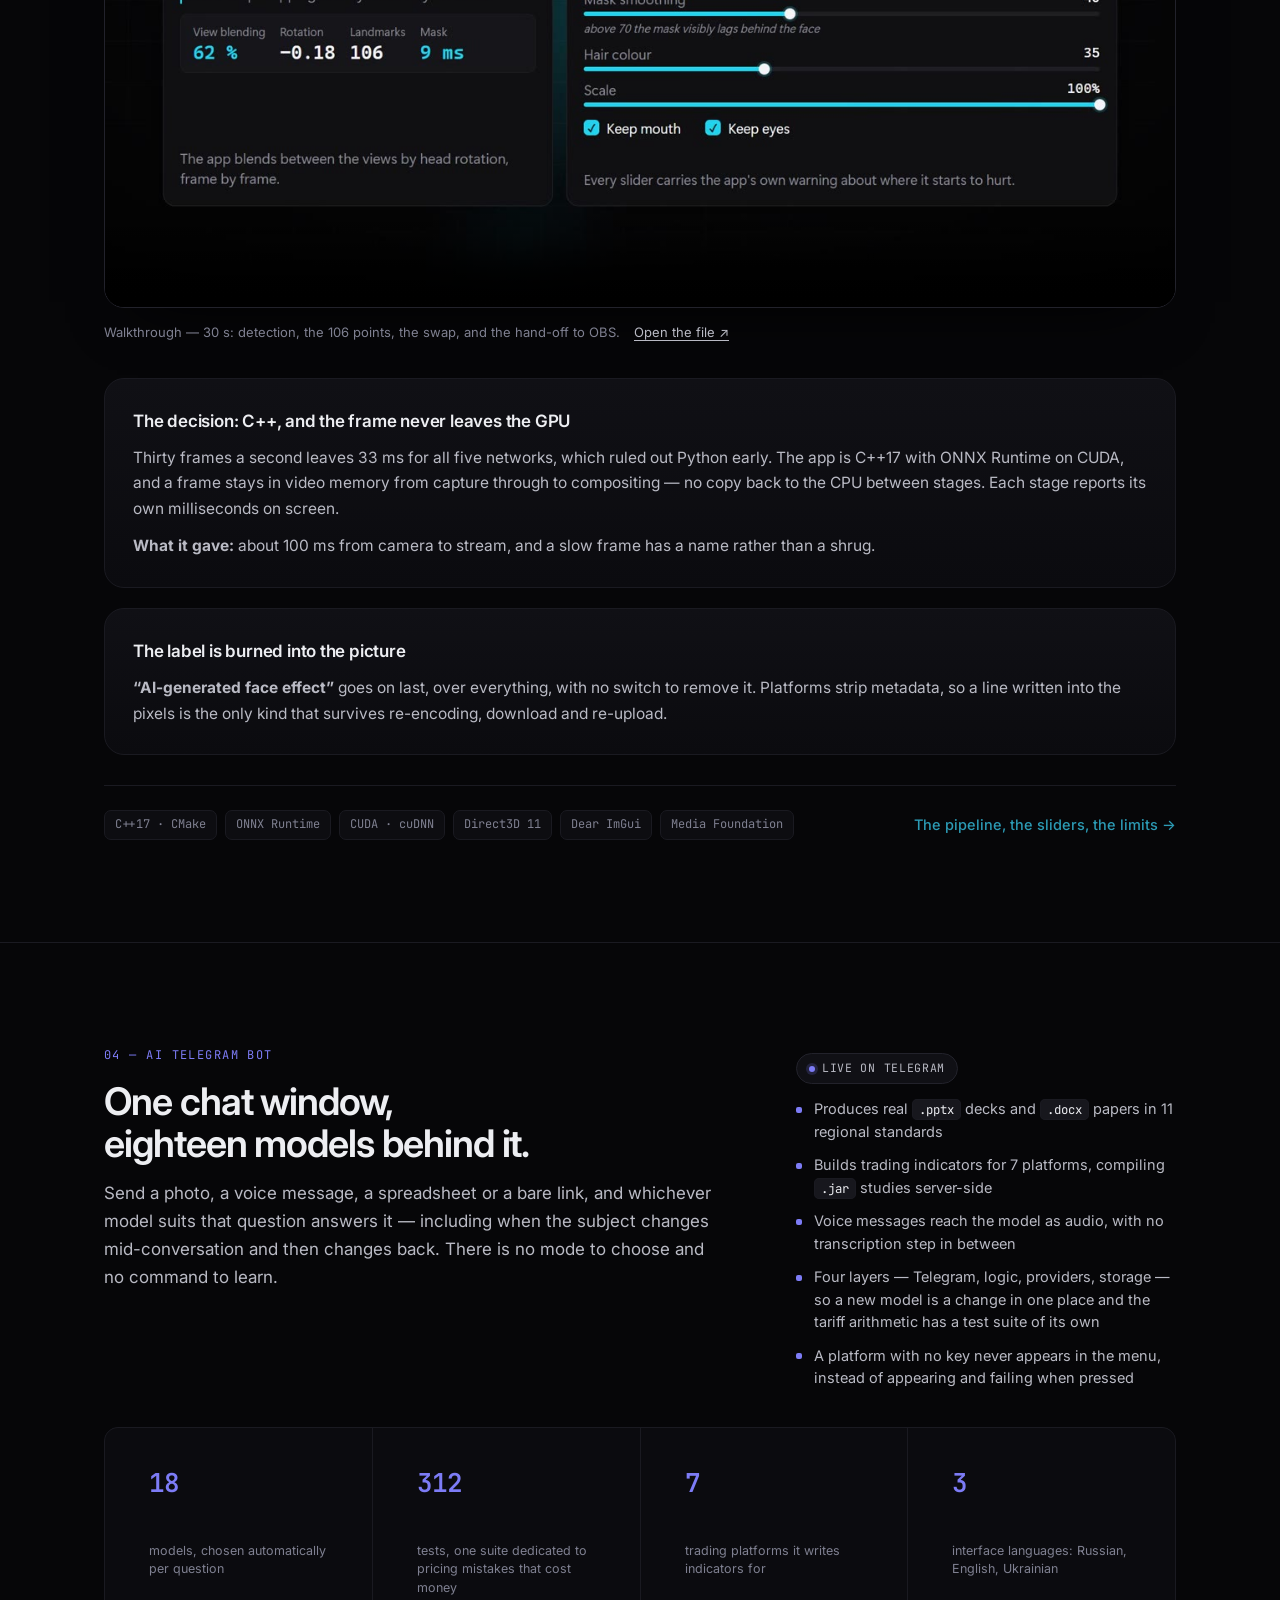
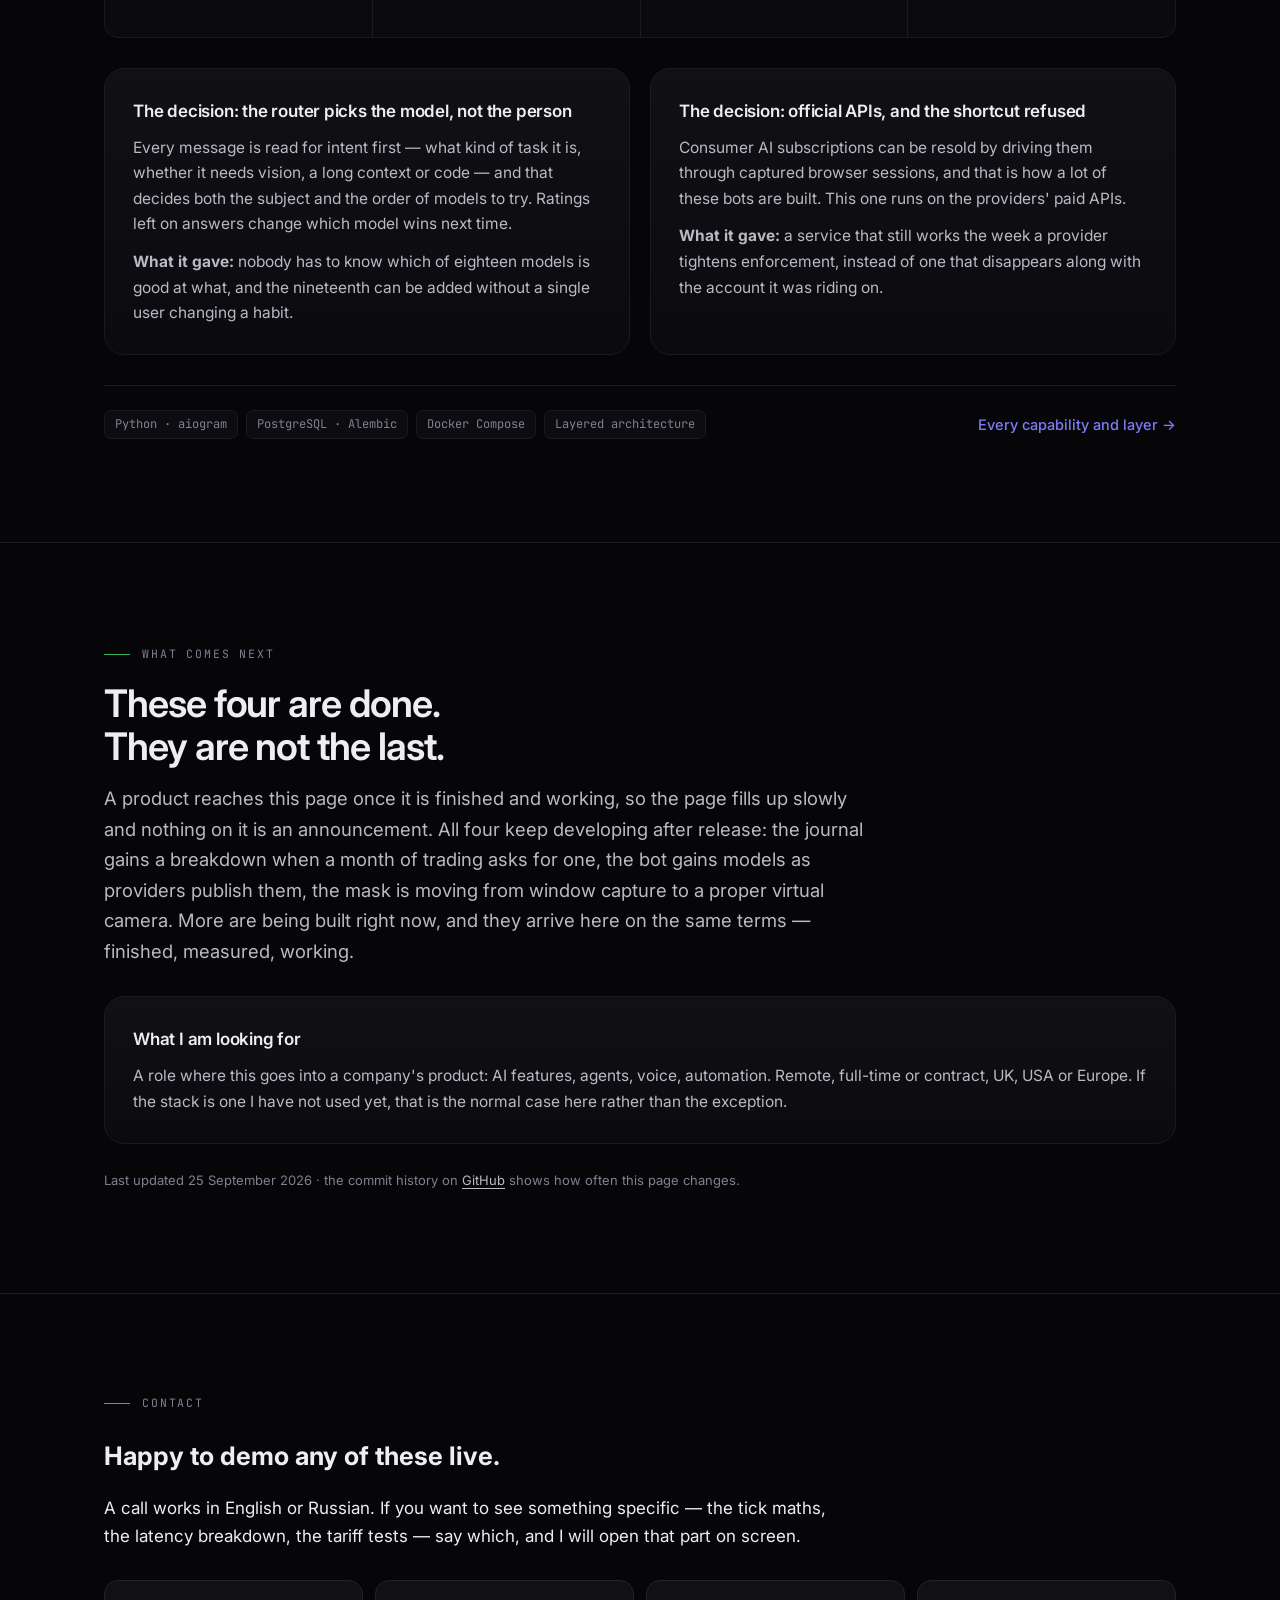
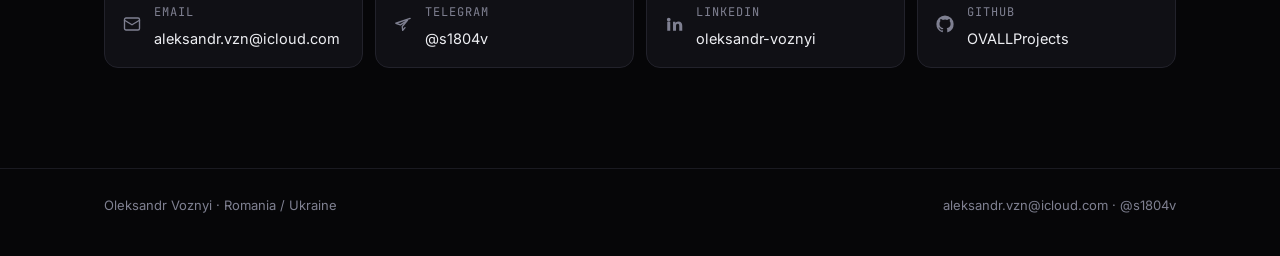
==== commit d249b3fe: "Say two months rather than three weeks The four products took eighteen days by the file dates, but "" ====
--- a/index.html
+++ b/index.html
@@ -4,9 +4,9 @@
 <meta charset="utf-8">
 <meta name="viewport" content="width=device-width, initial-scale=1">
 <title>Oleksandr Voznyi — AI Product Developer, Solutions Engineer, Automation Specialist</title>
-<meta name="description" content="Four finished AI products built in three weeks, in four technical areas that were new to me: a futures trading journal, a real-time speech-to-speech interpreter, live face replacement for streaming, and a multi-model Telegram assistant.">
+<meta name="description" content="Four finished AI products built in two months, in four technical areas that were new to me: a futures trading journal, a real-time speech-to-speech interpreter, live face replacement for streaming, and a multi-model Telegram assistant.">
 <meta property="og:title" content="Oleksandr Voznyi — AI Product Developer">
-<meta property="og:description" content="Four products, three weeks, one person. Films and screenshots from the running apps.">
+<meta property="og:description" content="Four products, two months, one person. Films and screenshots from the running apps.">
 <meta property="og:type" content="website">
 <meta property="og:image" content="media/poster/trade-journal.jpg">
 <meta name="theme-color" content="#060608">
@@ -34,14 +34,14 @@
 <header class="hero" id="top">
   <div class="wrap">
     <p class="eyebrow">Portfolio · Romania / Ukraine · open to remote, UK, USA, Europe</p>
-    <h1>Four products.<br>Three weeks.<br>One person.</h1>
+    <h1>Four products.<br>Two months.<br>One person.</h1>
     <p class="roles">
       <b>AI Product Developer</b> <span class="sep">/</span>
       <b>AI Solutions Engineer</b> <span class="sep">/</span>
       <b>AI Automation Specialist</b>
     </p>
     <p class="lede">
-      About a year of learning, in which I released nothing. Then September 2026: a desktop trading
+      About a year of learning, in which I released nothing. Then, by September 2026: a desktop trading
       journal, a real-time speech-to-speech interpreter, a C++ face-replacement pipeline on the
       GPU, and a Telegram assistant with <strong>18 models</strong> behind one chat window. Four
       technical areas, none of which I had worked in before I started.
@@ -106,7 +106,7 @@
       </div>
       <div class="card">
         <h3>What I want is volume</h3>
-        <p>Four products in three weeks is the rate I like working at, and it is the rate I am
+        <p>Four products in two months is the rate I like working at, and it is the rate I am
         looking to keep. Several things moving at once, decisions made quickly and revisited when
         the measurement says so.</p>
         <p>I would rather own an outcome end to end — what it must do, how it is built, whether it
